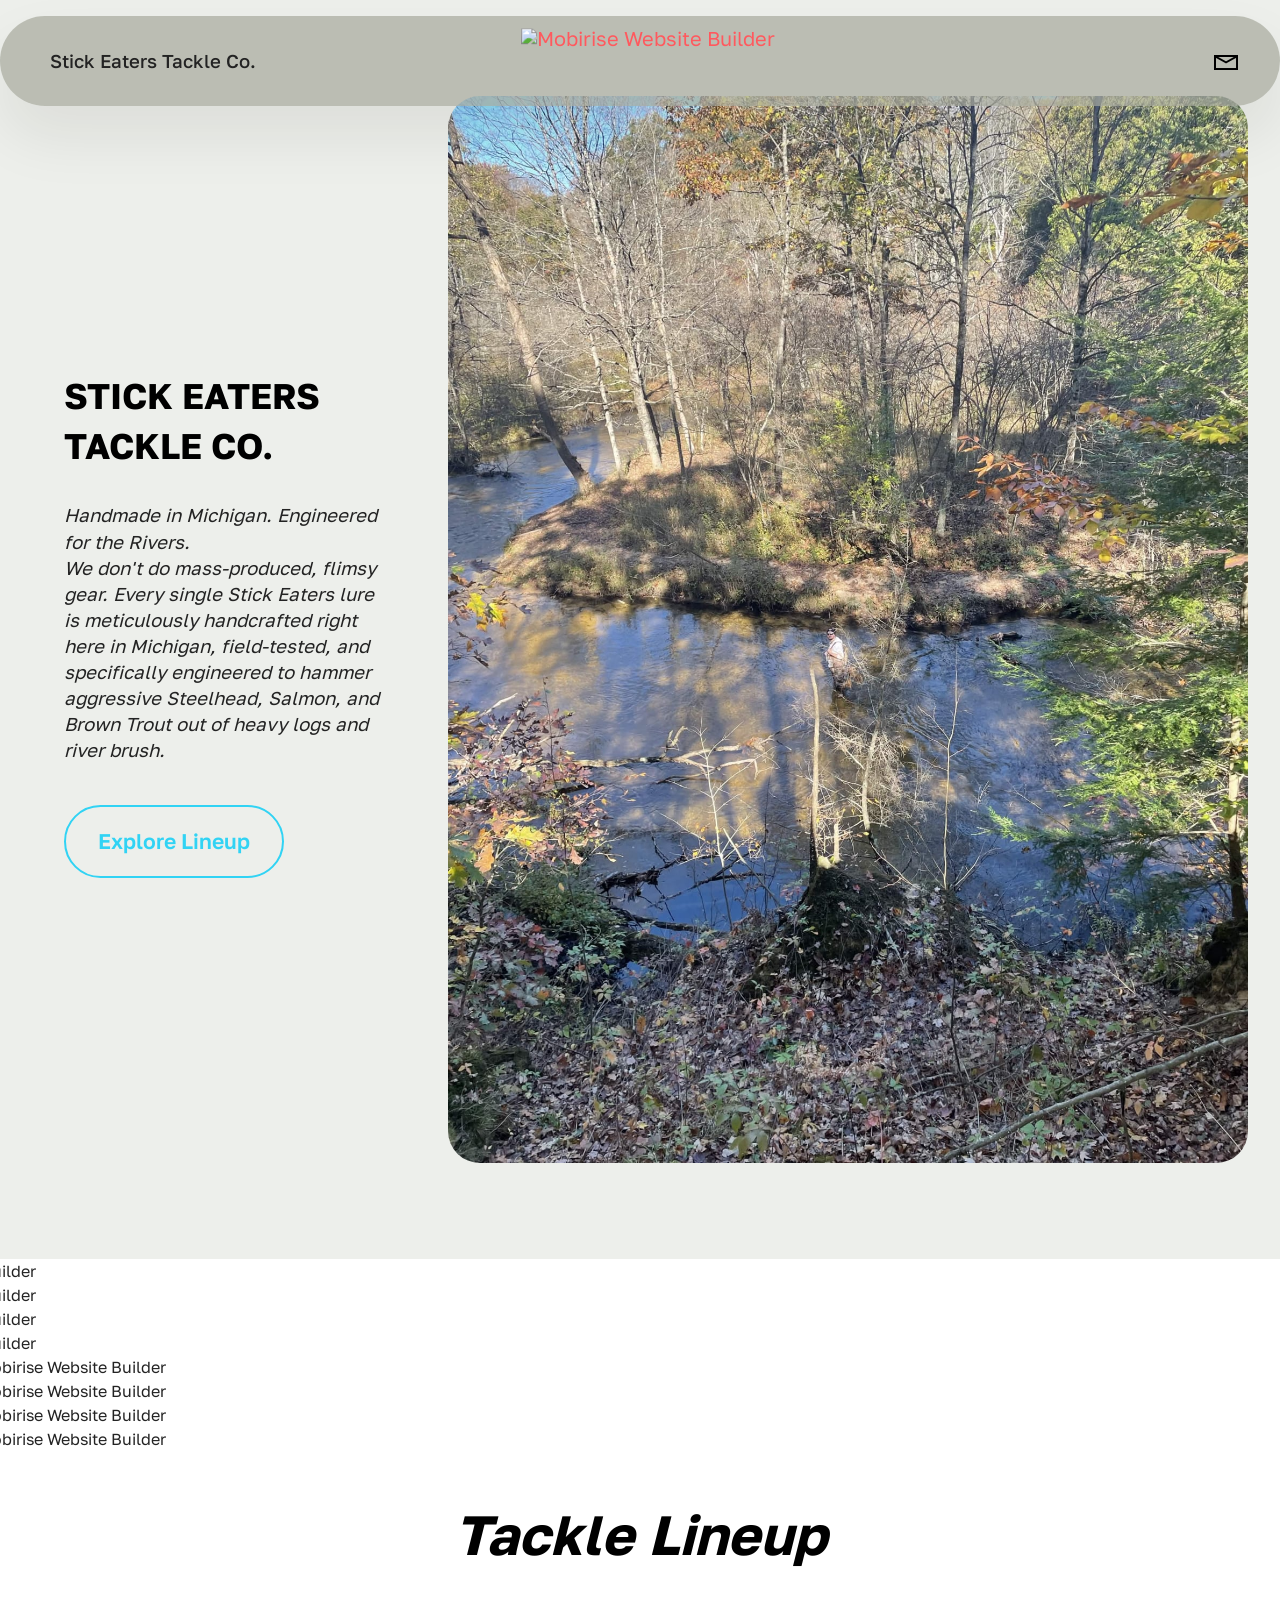
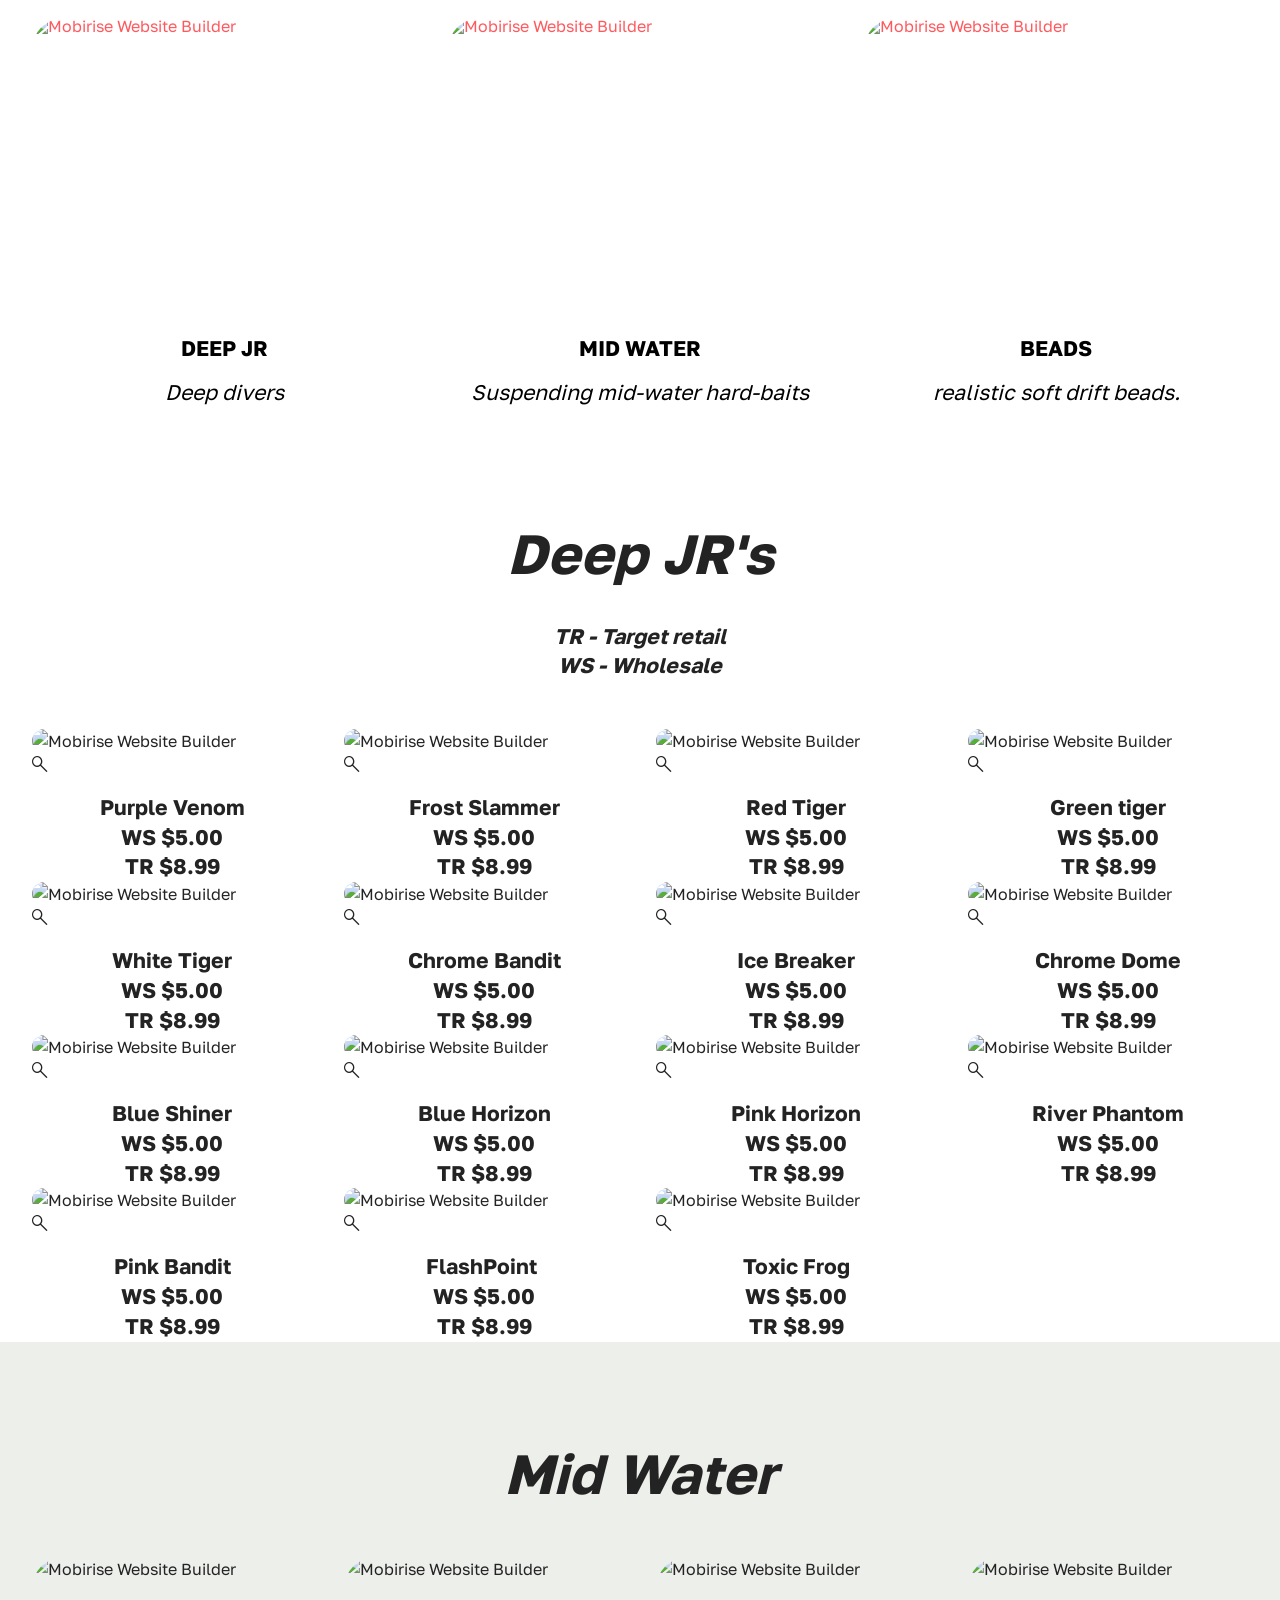
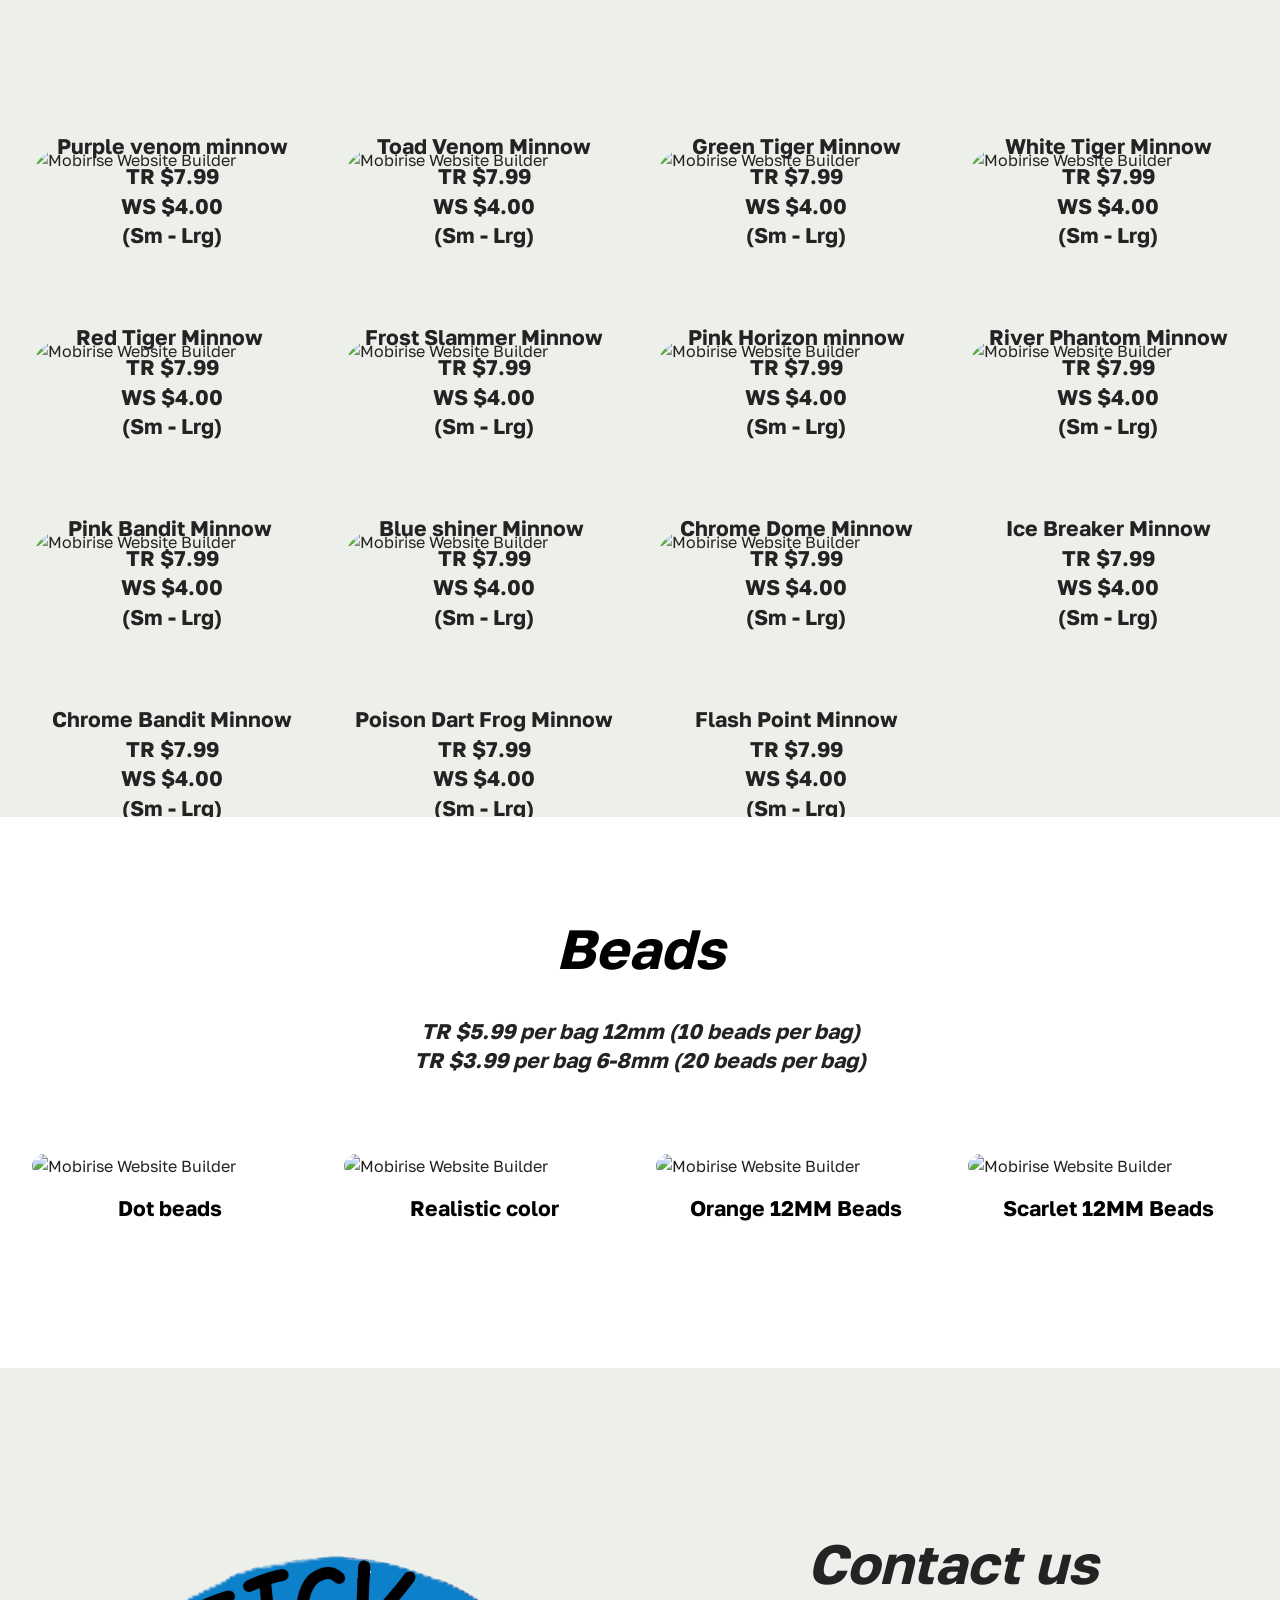
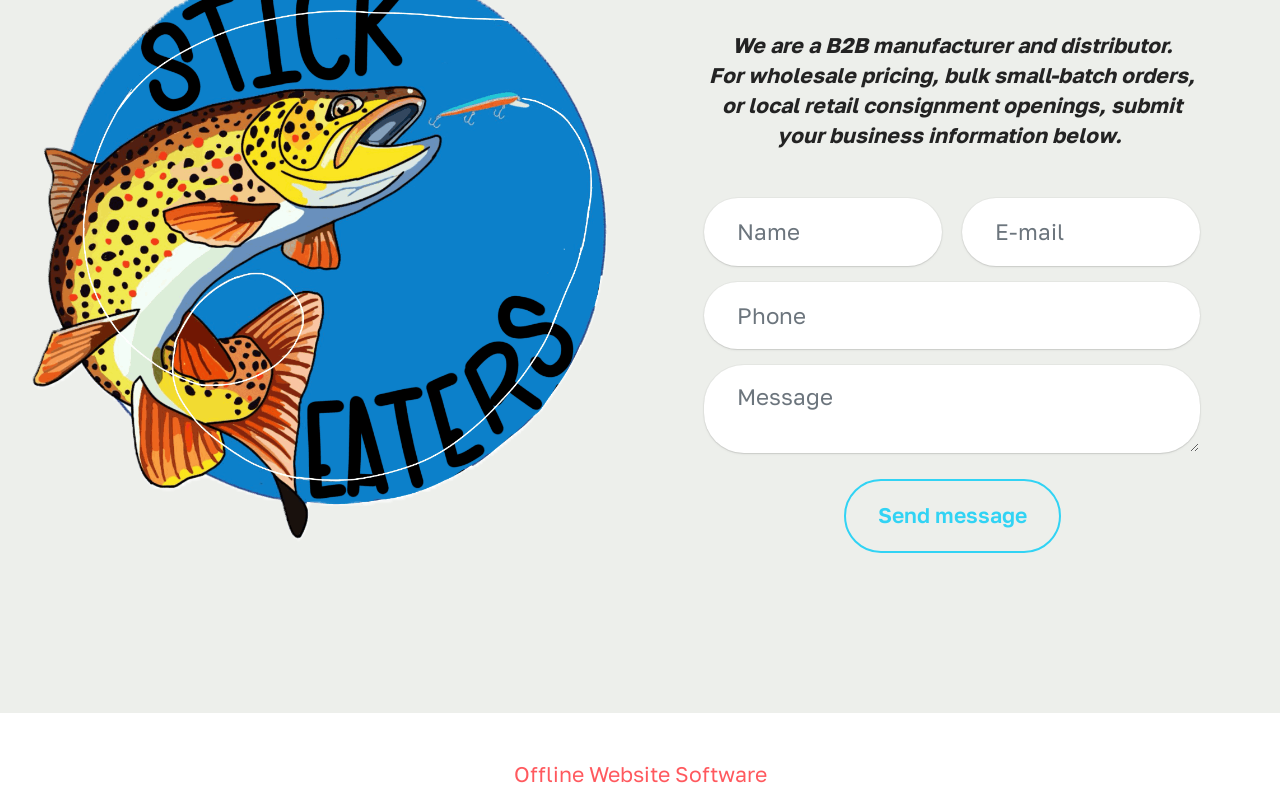
==== html.html @ 9fc29904 "Add files via upload" ====
<!DOCTYPE html>
<html  >
<head>
  <!-- Site made with Mobirise Website Builder v6.2.0, https://mobirise.com -->
  <meta charset="UTF-8">
  <meta http-equiv="X-UA-Compatible" content="IE=edge">
  <meta name="generator" content="Mobirise v6.2.0, mobirise.com">
  <meta name="viewport" content="width=device-width, initial-scale=1, minimum-scale=1">
  <link rel="shortcut icon" href="assets/images/untitled-2yururururu-3-354x766.png" type="image/x-icon">
  <meta name="description" content="Fishing tackle tailored for salmon, steelhead, and brown trout in Michigan rivers, enhancing your angling experience and offering quality gear for every fisherman.">
  
  
  <title>StickEatersTackle Co.</title>
  <link rel="stylesheet" href="assets/web/assets/mobirise-icons2/mobirise2.css">
  <link rel="stylesheet" href="assets/bootstrap/css/bootstrap.min.css">
  <link rel="stylesheet" href="assets/dropdown/css/style.css">
  <link rel="stylesheet" href="assets/theme/css/style.css">
  <link rel="preload" href="https://fonts.googleapis.com/css2?family=Golos+Text:wght@400;700&display=swap&display=swap" as="style" onload="this.onload=null;this.rel='stylesheet'">
  <noscript><link rel="stylesheet" href="https://fonts.googleapis.com/css2?family=Golos+Text:wght@400;700&display=swap&display=swap"></noscript>
  <link rel="preload" as="style" href="assets/mobirise/css/mbr-additional.css?v=mXDPlY"><link rel="stylesheet" href="assets/mobirise/css/mbr-additional.css?v=mXDPlY" type="text/css">

  
  
  
</head>
<body>
  
  <section data-bs-version="5.1" class="menu menu4 cid-vzM0KTwdp1" once="menu" id="menu04-9">
	

	<nav class="navbar navbar-dropdown navbar-fixed-top navbar-expand-lg">
		<div class="container">
			<div class="navbar-brand">
				<span class="navbar-logo">
					<a href="https://mobiri.se">
						<img src="assets/images/untitled-2yururururu-3-354x766.png" alt="Mobirise Website Builder" style="height: 4.1rem;">
					</a>
				</span>
				
			</div>
			<button class="navbar-toggler" type="button" data-toggle="collapse" data-bs-toggle="collapse" data-target="#navbarSupportedContent" data-bs-target="#navbarSupportedContent" aria-controls="navbarNavAltMarkup" aria-expanded="false" aria-label="Toggle navigation">
				<div class="hamburger">
					<span></span>
					<span></span>
					<span></span>
					<span></span>
				</div>
			</button>
			<div class="collapse navbar-collapse" id="navbarSupportedContent">
				<ul class="navbar-nav nav-dropdown nav-right" data-app-modern-menu="true"><li class="nav-item">
						<a class="nav-link link text-black text-primary display-4" href="html.html#header01-6">Stick Eaters Tackle Co.&nbsp;</a>
					</li></ul>
				<div class="icons-menu">
					<a class="iconfont-wrapper" href="html.html#form03-7">
						<span class="p-2 mbr-iconfont mobi-mbri-letter mobi-mbri"></span>
					</a>
					
					
					
				</div>
				
			</div>
		</div>
	</nav>
</section>

<section data-bs-version="5.1" class="header1 cid-vzKlwNmhww" id="header01-6">
	

	
	

	<div class="container">
		<div class="row justify-content-center">
			<div class="col-12 col-md-12 col-lg-8 image-wrapper">
				<img class="w-100" src="assets/images/img-2233-1488x1984.jpg" alt="Mobirise Website Builder">
			</div>
			<div class="col-12 col-lg col-md-12">
				<div class="text-wrapper align-left">
					<h1 class="mbr-section-title mbr-fonts-style mb-4 display-5"><strong>STICK EATERS TACKLE CO.</strong></h1>
					<p class="mbr-text mbr-fonts-style mb-4 display-4"><em>Handmade in Michigan. Engineered for the Rivers.<br>We don't do mass-produced, flimsy gear. Every single Stick Eaters lure is meticulously handcrafted right here in Michigan, field-tested, and specifically engineered to hammer aggressive Steelhead, Salmon, and Brown Trout out of heavy logs and river brush.</em></p>
					<div class="mbr-section-btn mt-3"><a class="btn btn-info-outline display-7" href="html.html#gallery03-c">Explore Lineup</a></div>
				</div>
			</div>
		</div>
	</div>
</section>

<section data-bs-version="5.1" class="gallery4 cid-vzP0e9KTkC" id="gallery04-r">
  
  
  <div class="container-fluid gallery-wrapper">
    <div class="row justify-content-center">
      <div class="col-12 content-head">
        
      </div>
    </div>
    <div class="grid-container">
      <div class="grid-container-1" style="transform: translate3d(-200px, 0px, 0px);">
        <div class="grid-item">
          <img src="assets/images/img-1830-956x1275.jpeg" alt="Mobirise Website Builder">
        </div>
        <div class="grid-item">
          <img src="assets/images/img-2144-956x1275.jpeg" alt="Mobirise Website Builder">
        </div>
        <div class="grid-item">
          <img src="assets/images/img-1917-956x1275.jpeg" alt="Mobirise Website Builder">
        </div>
        <div class="grid-item">
          <img src="assets/images/img-1880-956x717.jpeg" alt="Mobirise Website Builder">
        </div>
      </div>
      <div class="grid-container-2" style="transform: translate3d(-70px, 0px, 0px);">
        <div class="grid-item">
          <img src="assets/images/71cfc020-cf9c-4ea5-8579-e4cde7b566a1-789x1052.jpeg" alt="Mobirise Website Builder">
        </div>
        <div class="grid-item">
          <img src="assets/images/f96a813e-bf28-457e-b02e-9c5c0faba4d3-789x1052.jpeg" alt="Mobirise Website Builder">
        </div>
        <div class="grid-item">
          <img src="assets/images/2a1642c3-4f3a-46fa-a752-bf6c338a61c4-789x1052.jpeg" alt="Mobirise Website Builder">
        </div>
        <div class="grid-item">
          <img src="assets/images/d35975b4-e2fb-4095-b7c8-f35472770704-789x1052.jpeg" alt="Mobirise Website Builder">
        </div>
      </div>
    </div>
  </div>
</section>

<section data-bs-version="5.1" class="gallery3 cid-vzM7nA1geS" id="gallery03-c">
    
    
    <div class="container">
      <div class="row justify-content-center">
        <div class="col-12 content-head">
          <div class="mbr-section-head mb-5">
            <h4 class="mbr-section-title mbr-fonts-style align-center mb-0 display-2"><strong><em>Tackle Lineup</em></strong></h4>
            
          </div>
        </div>
      </div>
      <div class="row">
        <div class="item features-image col-12 col-md-6 col-lg-4">
          <div class="item-wrapper">
            <div class="item-img">
              <a href="html.html#gallery01-j"><img src="assets/images/b1ab1d1581ae7c2503702d11e42d8574-771x399.png" alt="Mobirise Website Builder" title="" data-slide-to="0" data-bs-slide-to="0"></a>
            </div>
            <div class="item-content align-left">
              <h5 class="item-title mbr-fonts-style mt-3 mb-3 display-7"><strong>DEEP JR</strong></h5>
              <h6 class="item-subtitle mbr-fonts-style mb-3 display-7"><em>Deep divers</em></h6>
            </div>
          </div>
        </div>
        <div class="item features-image col-12 col-md-6 col-lg-4">
          <div class="item-wrapper">
            <div class="item-img">
              <a href="index.html#gallery01-e"><img src="assets/images/a1a2eb4f05066ac0a3083c8c5e9336c2-3.webp" alt="Mobirise Website Builder" title="" data-slide-to="1" data-bs-slide-to="1"></a>
            </div>
            <div class="item-content align-left">
              <h5 class="item-title mbr-fonts-style mt-3 mb-3 display-7"><strong>MID WATER</strong></h5>
              <h6 class="item-subtitle mbr-fonts-style mb-3 display-7"><em>Suspending mid-water hard-baits</em></h6>
            </div>
          </div>
        </div>
        
        <div class="item features-image col-12 col-md-6 col-lg-4">
          <div class="item-wrapper">
            <div class="item-img">
              <a href="index.html#gallery03-g"><img src="assets/images/rn-image-picker-lib-temp-365947d6-0174-4b00-bb90-75bf25216e25-1.webp" alt="Mobirise Website Builder" title="" data-slide-to="3" data-bs-slide-to="3"></a>
            </div>
            <div class="item-content align-left">
              <h5 class="item-title mbr-fonts-style mt-3 mb-3 display-7"><strong>BEADS</strong></h5>
              <h6 class="item-subtitle mbr-fonts-style mb-3 display-7"><em>realistic soft drift beads.</em></h6>
            </div>
          </div>
        </div>
      </div>
    </div>
  </section>

<section data-bs-version="5.1" class="gallery1 mbr-gallery cid-vzOPOQPuCY" id="gallery01-j">
    
    

    <div class="container">
        <div class="row justify-content-center">
            <div class="col-12 content-head">
                <div class="mb-5">
                    <h3 class="mbr-section-title mbr-fonts-style align-center m-0 display-2"><strong><em>Deep JR's</em></strong></h3>
                    <h4 class="mbr-section-subtitle mbr-fonts-style align-center mb-0 mt-4 display-7"><strong><em>TR - Target retail<br>WS - Wholesale</em></strong></h4>
                </div>
            </div>
        </div>
        
        <div class="row mbr-gallery">
            
            <div class="col-12 col-md-6 col-lg-3 item gallery-image active">
                <div class="item-wrapper mb-3" data-toggle="modal" data-bs-toggle="modal" data-target="#vBkKZapPAM-modal" data-bs-target="#vBkKZapPAM-modal">
                    <img class="w-100" src="assets/images/280fc30ba0c46ecca2a1d46bce014457.webp" alt="Mobirise Website Builder" data-slide-to="0" data-bs-slide-to="0" data-target="#lb-vBkKZapPAM" data-bs-target="#lb-vBkKZapPAM">
                    <div class="icon-wrapper">
                        <span class="mobi-mbri mobi-mbri-search mbr-iconfont mbr-iconfont-btn"></span>
                    </div>
                </div>
                <h6 class="mbr-item-subtitle mbr-fonts-style align-center mb-0 mt-3 display-7"><strong>Purple Venom<br>WS $5.00<br>TR $8.99</strong></h6>
            </div><div class="col-12 col-md-6 col-lg-3 item gallery-image">
                <div class="item-wrapper mb-3" data-toggle="modal" data-bs-toggle="modal" data-target="#vBkKZapPAM-modal" data-bs-target="#vBkKZapPAM-modal">
                    <img class="w-100" src="assets/images/e170682b762421fbfc23e343912efef5-1.webp" alt="Mobirise Website Builder" data-slide-to="1" data-bs-slide-to="1" data-target="#lb-vBkKZapPAM" data-bs-target="#lb-vBkKZapPAM">
                    <div class="icon-wrapper">
                        <span class="mobi-mbri mobi-mbri-search mbr-iconfont mbr-iconfont-btn"></span>
                    </div>
                </div>
                <h6 class="mbr-item-subtitle mbr-fonts-style align-center mb-0 mt-3 display-7"><strong>Frost Slammer<br>WS $5.00
</strong><div><strong>TR $8.99</strong></div></h6>
            </div><div class="col-12 col-md-6 col-lg-3 item gallery-image">
                <div class="item-wrapper mb-3" data-toggle="modal" data-bs-toggle="modal" data-target="#vBkKZapPAM-modal" data-bs-target="#vBkKZapPAM-modal">
                    <img class="w-100" src="assets/images/ff3aa0fed53df8024e8cdf81f47fcd31-1.webp" alt="Mobirise Website Builder" data-slide-to="2" data-bs-slide-to="2" data-target="#lb-vBkKZapPAM" data-bs-target="#lb-vBkKZapPAM">
                    <div class="icon-wrapper">
                        <span class="mobi-mbri mobi-mbri-search mbr-iconfont mbr-iconfont-btn"></span>
                    </div>
                </div>
                <h6 class="mbr-item-subtitle mbr-fonts-style align-center mb-0 mt-3 display-7"><strong>Red Tiger<br>WS $5.00
</strong><div><strong>TR $8.99</strong></div></h6>
            </div><div class="col-12 col-md-6 col-lg-3 item gallery-image">
                <div class="item-wrapper mb-3" data-toggle="modal" data-bs-toggle="modal" data-target="#vBkKZapPAM-modal" data-bs-target="#vBkKZapPAM-modal">
                    <img class="w-100" src="assets/images/b1ab1d1581ae7c2503702d11e42d8574-562x291.png" alt="Mobirise Website Builder" data-slide-to="3" data-bs-slide-to="3" data-target="#lb-vBkKZapPAM" data-bs-target="#lb-vBkKZapPAM">
                    <div class="icon-wrapper">
                        <span class="mobi-mbri mobi-mbri-search mbr-iconfont mbr-iconfont-btn"></span>
                    </div>
                </div>
                <h6 class="mbr-item-subtitle mbr-fonts-style align-center mb-0 mt-3 display-7"><strong>Green tiger<br>WS $5.00
</strong><div><strong>TR $8.99</strong></div></h6>
            </div><div class="col-12 col-md-6 col-lg-3 item gallery-image">
                <div class="item-wrapper mb-3" data-toggle="modal" data-bs-toggle="modal" data-target="#vBkKZapPAM-modal" data-bs-target="#vBkKZapPAM-modal">
                    <img class="w-100" src="assets/images/a93da8d9e9383f5ee831282e3ff2029c-2.webp" alt="Mobirise Website Builder" data-slide-to="4" data-bs-slide-to="4" data-target="#lb-vBkKZapPAM" data-bs-target="#lb-vBkKZapPAM">
                    <div class="icon-wrapper">
                        <span class="mobi-mbri mobi-mbri-search mbr-iconfont mbr-iconfont-btn"></span>
                    </div>
                </div>
                <h6 class="mbr-item-subtitle mbr-fonts-style align-center mb-0 mt-3 display-7"><strong>White Tiger<br>WS $5.00
</strong><div><strong>TR $8.99</strong></div></h6>
            </div><div class="col-12 col-md-6 col-lg-3 item gallery-image">
                <div class="item-wrapper mb-3" data-toggle="modal" data-bs-toggle="modal" data-target="#vBkKZapPAM-modal" data-bs-target="#vBkKZapPAM-modal">
                    <img class="w-100" src="assets/images/1874db880e5c318ef5d7656707b03fc5-2.webp" alt="Mobirise Website Builder" data-slide-to="5" data-bs-slide-to="5" data-target="#lb-vBkKZapPAM" data-bs-target="#lb-vBkKZapPAM">
                    <div class="icon-wrapper">
                        <span class="mobi-mbri mobi-mbri-search mbr-iconfont mbr-iconfont-btn"></span>
                    </div>
                </div>
                <h6 class="mbr-item-subtitle mbr-fonts-style align-center mb-0 mt-3 display-7"><strong>Chrome Bandit<br>WS $5.00
</strong><div><strong>TR $8.99</strong></div></h6>
            </div>
            
            <div class="col-12 col-md-6 col-lg-3 item gallery-image">
                <div class="item-wrapper mb-3" data-toggle="modal" data-bs-toggle="modal" data-target="#vBkKZapPAM-modal" data-bs-target="#vBkKZapPAM-modal">
                    <img class="w-100" src="assets/images/8e8b5f9e24d6e535eb0f2334eda3ea4e-2.webp" alt="Mobirise Website Builder" data-slide-to="6" data-bs-slide-to="6" data-target="#lb-vBkKZapPAM" data-bs-target="#lb-vBkKZapPAM">
                    <div class="icon-wrapper">
                        <span class="mobi-mbri mobi-mbri-search mbr-iconfont mbr-iconfont-btn"></span>
                    </div>
                </div>
                <h6 class="mbr-item-subtitle mbr-fonts-style align-center mb-0 mt-3 display-7"><strong>Ice Breaker<br>WS $5.00
</strong><div><strong>TR $8.99</strong></div></h6>
            </div>
            <div class="col-12 col-md-6 col-lg-3 item gallery-image">
                <div class="item-wrapper mb-3" data-toggle="modal" data-bs-toggle="modal" data-target="#vBkKZapPAM-modal" data-bs-target="#vBkKZapPAM-modal">
                    <img class="w-100" src="assets/images/057a6c75022a725bdeeaccbb2aefdf93-2.webp" alt="Mobirise Website Builder" data-slide-to="7" data-bs-slide-to="7" data-target="#lb-vBkKZapPAM" data-bs-target="#lb-vBkKZapPAM">
                    <div class="icon-wrapper">
                        <span class="mobi-mbri mobi-mbri-search mbr-iconfont mbr-iconfont-btn"></span>
                    </div>
                </div>
                <h6 class="mbr-item-subtitle mbr-fonts-style align-center mb-0 mt-3 display-7"><strong>Chrome Dome<br>WS $5.00
</strong><div><strong>TR $8.99</strong></div></h6>
            </div><div class="col-12 col-md-6 col-lg-3 item gallery-image">
                <div class="item-wrapper mb-3" data-toggle="modal" data-bs-toggle="modal" data-target="#vBkKZapPAM-modal" data-bs-target="#vBkKZapPAM-modal">
                    <img class="w-100" src="assets/images/37ac2197664dfa734731f572f7f7e733-2.webp" alt="Mobirise Website Builder" data-slide-to="8" data-bs-slide-to="8" data-target="#lb-vBkKZapPAM" data-bs-target="#lb-vBkKZapPAM">
                    <div class="icon-wrapper">
                        <span class="mobi-mbri mobi-mbri-search mbr-iconfont mbr-iconfont-btn"></span>
                    </div>
                </div>
                <h6 class="mbr-item-subtitle mbr-fonts-style align-center mb-0 mt-3 display-7"><strong>Blue Shiner<br>WS $5.00
</strong><div><strong>TR $8.99</strong></div></h6>
            </div><div class="col-12 col-md-6 col-lg-3 item gallery-image">
                <div class="item-wrapper mb-3" data-toggle="modal" data-bs-toggle="modal" data-target="#vBkKZapPAM-modal" data-bs-target="#vBkKZapPAM-modal">
                    <img class="w-100" src="assets/images/3e2b2cef0f3f950148b540868e59babb.webp" alt="Mobirise Website Builder" data-slide-to="9" data-bs-slide-to="9" data-target="#lb-vBkKZapPAM" data-bs-target="#lb-vBkKZapPAM">
                    <div class="icon-wrapper">
                        <span class="mobi-mbri mobi-mbri-search mbr-iconfont mbr-iconfont-btn"></span>
                    </div>
                </div>
                <h6 class="mbr-item-subtitle mbr-fonts-style align-center mb-0 mt-3 display-7"><strong>Blue Horizon<br>WS $5.00
</strong><div><strong>TR $8.99</strong></div></h6>
            </div><div class="col-12 col-md-6 col-lg-3 item gallery-image">
                <div class="item-wrapper mb-3" data-toggle="modal" data-bs-toggle="modal" data-target="#vBkKZapPAM-modal" data-bs-target="#vBkKZapPAM-modal">
                    <img class="w-100" src="assets/images/d886ca03a9041b8b954b8ca45acc3e61-2.webp" alt="Mobirise Website Builder" data-slide-to="10" data-bs-slide-to="10" data-target="#lb-vBkKZapPAM" data-bs-target="#lb-vBkKZapPAM">
                    <div class="icon-wrapper">
                        <span class="mobi-mbri mobi-mbri-search mbr-iconfont mbr-iconfont-btn"></span>
                    </div>
                </div>
                <h6 class="mbr-item-subtitle mbr-fonts-style align-center mb-0 mt-3 display-7"><strong>Pink Horizon<br>WS $5.00
</strong><div><strong>TR $8.99</strong></div></h6>
            </div>
            <div class="col-12 col-md-6 col-lg-3 item gallery-image">
                <div class="item-wrapper mb-3" data-toggle="modal" data-bs-toggle="modal" data-target="#vBkKZapPAM-modal" data-bs-target="#vBkKZapPAM-modal">
                    <img class="w-100" src="assets/images/dmkqajuzvqwnnbprc7-result-512x265.png" alt="Mobirise Website Builder" data-slide-to="11" data-bs-slide-to="11" data-target="#lb-vBkKZapPAM" data-bs-target="#lb-vBkKZapPAM">
                    <div class="icon-wrapper">
                        <span class="mobi-mbri mobi-mbri-search mbr-iconfont mbr-iconfont-btn"></span>
                    </div>
                </div>
                <h6 class="mbr-item-subtitle mbr-fonts-style align-center mb-0 mt-3 display-7"><strong>River Phantom<br>WS $5.00
</strong><div><strong>TR $8.99</strong></div></h6>
            </div><div class="col-12 col-md-6 col-lg-3 item gallery-image">
                <div class="item-wrapper mb-3" data-toggle="modal" data-bs-toggle="modal" data-target="#vBkKZapPAM-modal" data-bs-target="#vBkKZapPAM-modal">
                    <img class="w-100" src="assets/images/dmkq8liqrhys7i0q3b-result-1-512x265.png" alt="Mobirise Website Builder" data-slide-to="12" data-bs-slide-to="12" data-target="#lb-vBkKZapPAM" data-bs-target="#lb-vBkKZapPAM">
                    <div class="icon-wrapper">
                        <span class="mobi-mbri mobi-mbri-search mbr-iconfont mbr-iconfont-btn"></span>
                    </div>
                </div>
                <h6 class="mbr-item-subtitle mbr-fonts-style align-center mb-0 mt-3 display-7"><strong>Pink Bandit<br>WS $5.00
</strong><div><strong>TR $8.99</strong></div></h6>
            </div>
            
            <div class="col-12 col-md-6 col-lg-3 item gallery-image">
                <div class="item-wrapper mb-3" data-toggle="modal" data-bs-toggle="modal" data-target="#vBkKZapPAM-modal" data-bs-target="#vBkKZapPAM-modal">
                    <img class="w-100" src="assets/images/dmydzo3sniutm2kku8-result-562x291.png" alt="Mobirise Website Builder" data-slide-to="13" data-bs-slide-to="13" data-target="#lb-vBkKZapPAM" data-bs-target="#lb-vBkKZapPAM">
                    <div class="icon-wrapper">
                        <span class="mobi-mbri mobi-mbri-search mbr-iconfont mbr-iconfont-btn"></span>
                    </div>
                </div>
                <h6 class="mbr-item-subtitle mbr-fonts-style align-center mb-0 mt-3 display-7"><strong>FlashPoint&nbsp;<br>WS $5.00
</strong><div><strong>TR $8.99</strong></div></h6>
            </div><div class="col-12 col-md-6 col-lg-3 item gallery-image">
                <div class="item-wrapper mb-3" data-toggle="modal" data-bs-toggle="modal" data-target="#vBkKZapPAM-modal" data-bs-target="#vBkKZapPAM-modal">
                    <img class="w-100" src="assets/images/2c6cc4a0af73fb171fd3b7841ebb43f0-562x291.png" alt="Mobirise Website Builder" data-slide-to="14" data-bs-slide-to="14" data-target="#lb-vBkKZapPAM" data-bs-target="#lb-vBkKZapPAM">
                    <div class="icon-wrapper">
                        <span class="mobi-mbri mobi-mbri-search mbr-iconfont mbr-iconfont-btn"></span>
                    </div>
                </div>
                <h6 class="mbr-item-subtitle mbr-fonts-style align-center mb-0 mt-3 display-7"><strong>Toxic Frog<br>WS $5.00
</strong><div><strong>TR $8.99</strong></div></h6>
            </div>
        </div>

        <div class="modal mbr-slider" tabindex="-1" role="dialog" aria-hidden="true" id="vBkKZapPAM-modal">
            <div class="modal-dialog" role="document">
                <div class="modal-content">
                    <div class="modal-body">
                        <div class="carousel slide" data-pause="false" data-bs-pause="false" id="lb-vBkKZapPAM" data-interval="5000" data-bs-interval="5000">
                            <div class="carousel-inner">
                                
                                <div class="carousel-item active">
                                    <img class="d-block w-100" src="assets/images/280fc30ba0c46ecca2a1d46bce014457.webp" alt="Mobirise Website Builder">
                                </div><div class="carousel-item">
                                    <img class="d-block w-100" src="assets/images/e170682b762421fbfc23e343912efef5-1.webp" alt="Mobirise Website Builder">
                                </div><div class="carousel-item">
                                    <img class="d-block w-100" src="assets/images/ff3aa0fed53df8024e8cdf81f47fcd31-1.webp" alt="Mobirise Website Builder">
                                </div><div class="carousel-item">
                                    <img class="d-block w-100" src="assets/images/b1ab1d1581ae7c2503702d11e42d8574-562x291.png" alt="Mobirise Website Builder">
                                </div><div class="carousel-item">
                                    <img class="d-block w-100" src="assets/images/a93da8d9e9383f5ee831282e3ff2029c-2.webp" alt="Mobirise Website Builder">
                                </div><div class="carousel-item">
                                    <img class="d-block w-100" src="assets/images/1874db880e5c318ef5d7656707b03fc5-2.webp" alt="Mobirise Website Builder">
                                </div>
                                
                                <div class="carousel-item">
                                    <img class="d-block w-100" src="assets/images/8e8b5f9e24d6e535eb0f2334eda3ea4e-2.webp" alt="Mobirise Website Builder">
                                </div>
                                <div class="carousel-item">
                                    <img class="d-block w-100" src="assets/images/057a6c75022a725bdeeaccbb2aefdf93-2.webp" alt="Mobirise Website Builder">
                                </div><div class="carousel-item">
                                    <img class="d-block w-100" src="assets/images/37ac2197664dfa734731f572f7f7e733-2.webp" alt="Mobirise Website Builder">
                                </div><div class="carousel-item">
                                    <img class="d-block w-100" src="assets/images/3e2b2cef0f3f950148b540868e59babb.webp" alt="Mobirise Website Builder">
                                </div><div class="carousel-item">
                                    <img class="d-block w-100" src="assets/images/d886ca03a9041b8b954b8ca45acc3e61-2.webp" alt="Mobirise Website Builder">
                                </div>
                                <div class="carousel-item">
                                    <img class="d-block w-100" src="assets/images/dmkqajuzvqwnnbprc7-result-512x265.png" alt="Mobirise Website Builder">
                                </div><div class="carousel-item">
                                    <img class="d-block w-100" src="assets/images/dmkq8liqrhys7i0q3b-result-1-512x265.png" alt="Mobirise Website Builder">
                                </div>
                                
                                <div class="carousel-item">
                                    <img class="d-block w-100" src="assets/images/dmydzo3sniutm2kku8-result-562x291.png" alt="Mobirise Website Builder">
                                </div><div class="carousel-item">
                                    <img class="d-block w-100" src="assets/images/2c6cc4a0af73fb171fd3b7841ebb43f0-562x291.png" alt="Mobirise Website Builder">
                                </div>
                            </div>
                            <ol class="carousel-indicators">
                                <li data-slide-to="0" data-bs-slide-to="0" class="active" data-target="#lb-vBkKZapPAM" data-bs-target="#lb-vBkKZapPAM"></li><li data-slide-to="1" data-bs-slide-to="1" class="" data-target="#lb-vBkKZapPAM" data-bs-target="#lb-vBkKZapPAM"></li><li data-slide-to="2" data-bs-slide-to="2" class="" data-target="#lb-vBkKZapPAM" data-bs-target="#lb-vBkKZapPAM"></li><li data-slide-to="3" data-bs-slide-to="3" class="" data-target="#lb-vBkKZapPAM" data-bs-target="#lb-vBkKZapPAM"></li><li data-slide-to="4" data-bs-slide-to="4" class="" data-target="#lb-vBkKZapPAM" data-bs-target="#lb-vBkKZapPAM"></li><li data-slide-to="5" data-bs-slide-to="5" class="" data-target="#lb-vBkKZapPAM" data-bs-target="#lb-vBkKZapPAM"></li>
                                <li data-slide-to="6" data-bs-slide-to="6" data-target="#lb-vBkKZapPAM" data-bs-target="#lb-vBkKZapPAM"></li><li data-slide-to="7" data-bs-slide-to="7" data-target="#lb-vBkKZapPAM" data-bs-target="#lb-vBkKZapPAM"></li><li data-slide-to="8" data-bs-slide-to="8" data-target="#lb-vBkKZapPAM" data-bs-target="#lb-vBkKZapPAM"></li><li data-slide-to="9" data-bs-slide-to="9" data-target="#lb-vBkKZapPAM" data-bs-target="#lb-vBkKZapPAM"></li><li data-slide-to="10" data-bs-slide-to="10" data-target="#lb-vBkKZapPAM" data-bs-target="#lb-vBkKZapPAM"></li><li data-slide-to="11" data-bs-slide-to="11" data-target="#lb-vBkKZapPAM" data-bs-target="#lb-vBkKZapPAM"></li>
                                <li data-slide-to="12" data-bs-slide-to="12" data-target="#lb-vBkKZapPAM" data-bs-target="#lb-vBkKZapPAM"></li><li data-slide-to="13" data-bs-slide-to="13" data-target="#lb-vBkKZapPAM" data-bs-target="#lb-vBkKZapPAM"></li><li data-slide-to="14" data-bs-slide-to="14" data-target="#lb-vBkKZapPAM" data-bs-target="#lb-vBkKZapPAM"></li>
                                
                                
                                
                                
                                
                            </ol>
                            <a role="button" href="" class="close" data-dismiss="modal" data-bs-dismiss="modal" aria-label="Close">
                            </a>
                            <a class="carousel-control-prev carousel-control" role="button" data-slide="prev" data-bs-slide="prev" href="#lb-vBkKZapPAM">
                                <span class="mobi-mbri mobi-mbri-arrow-prev" aria-hidden="true"></span>
                                <span class="sr-only visually-hidden">Previous</span>
                            </a>
                            <a class="carousel-control-next carousel-control" role="button" data-slide="next" data-bs-slide="next" href="#lb-vBkKZapPAM">
                                <span class="mobi-mbri mobi-mbri-arrow-next" aria-hidden="true"></span>
                                <span class="sr-only visually-hidden">Next</span>
                            </a>
                        </div>
                    </div>
                </div>
            </div>
        </div>
    </div>
</section>

<section data-bs-version="5.1" class="gallery1 mbr-gallery cid-vzMgDV0vuP" id="gallery01-e">
    
    

    <div class="container">
        <div class="row justify-content-center">
            <div class="col-12 content-head">
                <div class="mb-5">
                    <h3 class="mbr-section-title mbr-fonts-style align-center m-0 display-2"><strong><em>Mid Water</em></strong></h3>
                    <h4 class="mbr-section-subtitle mbr-fonts-style align-center mb-0 mt-4 display-7"><strong><em></em></strong></h4>
                </div>
            </div>
        </div>
        
        <div class="row mbr-gallery">
            
            
            
            
            
            <div class="col-12 col-md-6 col-lg-3 item gallery-image active">
                <div class="item-wrapper mb-3" data-toggle="modal" data-bs-toggle="modal" data-target="#vBkKZbfJOM-modal" data-bs-target="#vBkKZbfJOM-modal">
                    <img class="w-100" src="assets/images/a3b2a81e26840d13776ca38fb9f91d78-1.webp" alt="Mobirise Website Builder" data-slide-to="0" data-bs-slide-to="0" data-target="#lb-vBkKZbfJOM" data-bs-target="#lb-vBkKZbfJOM">
                    <div class="icon-wrapper">
                        <span class="mobi-mbri mobi-mbri-search mbr-iconfont mbr-iconfont-btn"></span>
                    </div>
                </div>
                <h6 class="mbr-item-subtitle mbr-fonts-style align-center mb-0 mt-3 display-7"><strong>Purple venom minnow<br>TR $7.99<br>WS $4.00<br>(Sm - Lrg)</strong></h6>
            </div><div class="col-12 col-md-6 col-lg-3 item gallery-image">
                <div class="item-wrapper mb-3" data-toggle="modal" data-bs-toggle="modal" data-target="#vBkKZbfJOM-modal" data-bs-target="#vBkKZbfJOM-modal">
                    <img class="w-100" src="assets/images/09fc48047a70f084f359df1e546f893d-1.webp" alt="Mobirise Website Builder" data-slide-to="1" data-bs-slide-to="1" data-target="#lb-vBkKZbfJOM" data-bs-target="#lb-vBkKZbfJOM">
                    <div class="icon-wrapper">
                        <span class="mobi-mbri mobi-mbri-search mbr-iconfont mbr-iconfont-btn"></span>
                    </div>
                </div>
                <h6 class="mbr-item-subtitle mbr-fonts-style align-center mb-0 mt-3 display-7"><strong>Toad Venom Minnow<br>TR $7.99
</strong><div><strong>WS $4.00<br>(Sm - Lrg)</strong></div></h6>
            </div><div class="col-12 col-md-6 col-lg-3 item gallery-image">
                <div class="item-wrapper mb-3" data-toggle="modal" data-bs-toggle="modal" data-target="#vBkKZbfJOM-modal" data-bs-target="#vBkKZbfJOM-modal">
                    <img class="w-100" src="assets/images/2d10dc1871bc7e2c8e7aa2aca948881e-1-1152x856.png" alt="Mobirise Website Builder" data-slide-to="2" data-bs-slide-to="2" data-target="#lb-vBkKZbfJOM" data-bs-target="#lb-vBkKZbfJOM">
                    <div class="icon-wrapper">
                        <span class="mobi-mbri mobi-mbri-search mbr-iconfont mbr-iconfont-btn"></span>
                    </div>
                </div>
                <h6 class="mbr-item-subtitle mbr-fonts-style align-center mb-0 mt-3 display-7"><strong>Green Tiger Minnow<br>TR $7.99
</strong><div><strong>WS $4.00<br>(Sm - Lrg)</strong></div></h6>
            </div><div class="col-12 col-md-6 col-lg-3 item gallery-image">
                <div class="item-wrapper mb-3" data-toggle="modal" data-bs-toggle="modal" data-target="#vBkKZbfJOM-modal" data-bs-target="#vBkKZbfJOM-modal">
                    <img class="w-100" src="assets/images/t6u6tu6tu6tu6tu6tu6tu6tu6t-562x422.jpeg" alt="Mobirise Website Builder" data-slide-to="3" data-bs-slide-to="3" data-target="#lb-vBkKZbfJOM" data-bs-target="#lb-vBkKZbfJOM">
                    <div class="icon-wrapper">
                        <span class="mobi-mbri mobi-mbri-search mbr-iconfont mbr-iconfont-btn"></span>
                    </div>
                </div>
                <h6 class="mbr-item-subtitle mbr-fonts-style align-center mb-0 mt-3 display-7"><strong>White Tiger Minnow<br>TR $7.99
</strong><div><strong>WS $4.00<br>(Sm - Lrg)</strong></div></h6>
            </div>
            <div class="col-12 col-md-6 col-lg-3 item gallery-image">
                <div class="item-wrapper mb-3" data-toggle="modal" data-bs-toggle="modal" data-target="#vBkKZbfJOM-modal" data-bs-target="#vBkKZbfJOM-modal">
                    <img class="w-100" src="assets/images/ttutututu6ututu-562x422.jpeg" alt="Mobirise Website Builder" data-slide-to="4" data-bs-slide-to="4" data-target="#lb-vBkKZbfJOM" data-bs-target="#lb-vBkKZbfJOM">
                    <div class="icon-wrapper">
                        <span class="mobi-mbri mobi-mbri-search mbr-iconfont mbr-iconfont-btn"></span>
                    </div>
                </div>
                <h6 class="mbr-item-subtitle mbr-fonts-style align-center mb-0 mt-3 display-7"><strong>Red Tiger Minnow&nbsp;<br>TR $7.99
</strong><div><strong>WS $4.00<br>(Sm - Lrg)</strong></div></h6>
            </div><div class="col-12 col-md-6 col-lg-3 item gallery-image">
                <div class="item-wrapper mb-3" data-toggle="modal" data-bs-toggle="modal" data-target="#vBkKZbfJOM-modal" data-bs-target="#vBkKZbfJOM-modal">
                    <img class="w-100" src="assets/images/a1a2eb4f05066ac0a3083c8c5e9336c2-2.webp" alt="Mobirise Website Builder" data-slide-to="5" data-bs-slide-to="5" data-target="#lb-vBkKZbfJOM" data-bs-target="#lb-vBkKZbfJOM">
                    <div class="icon-wrapper">
                        <span class="mobi-mbri mobi-mbri-search mbr-iconfont mbr-iconfont-btn"></span>
                    </div>
                </div>
                <h6 class="mbr-item-subtitle mbr-fonts-style align-center mb-0 mt-3 display-7"><strong>Frost Slammer Minnow<br>TR $7.99
</strong><div><strong>WS $4.00<br>(Sm - Lrg)</strong></div></h6>
            </div><div class="col-12 col-md-6 col-lg-3 item gallery-image">
                <div class="item-wrapper mb-3" data-toggle="modal" data-bs-toggle="modal" data-target="#vBkKZbfJOM-modal" data-bs-target="#vBkKZbfJOM-modal">
                    <img class="w-100" src="assets/images/k4pmz3h4jxrmt0d1xvf9j76ywg-result-562x418.png" alt="Mobirise Website Builder" data-slide-to="6" data-bs-slide-to="6" data-target="#lb-vBkKZbfJOM" data-bs-target="#lb-vBkKZbfJOM">
                    <div class="icon-wrapper">
                        <span class="mobi-mbri mobi-mbri-search mbr-iconfont mbr-iconfont-btn"></span>
                    </div>
                </div>
                <h6 class="mbr-item-subtitle mbr-fonts-style align-center mb-0 mt-3 display-7"><strong>Pink Horizon minnow<br>TR $7.99
</strong><div><strong>WS $4.00<br>(Sm - Lrg)</strong></div></h6>
            </div><div class="col-12 col-md-6 col-lg-3 item gallery-image">
                <div class="item-wrapper mb-3" data-toggle="modal" data-bs-toggle="modal" data-target="#vBkKZbfJOM-modal" data-bs-target="#vBkKZbfJOM-modal">
                    <img class="w-100" src="assets/images/f28081eb397c320b8b00f1ccff490436-1.webp" alt="Mobirise Website Builder" data-slide-to="7" data-bs-slide-to="7" data-target="#lb-vBkKZbfJOM" data-bs-target="#lb-vBkKZbfJOM">
                    <div class="icon-wrapper">
                        <span class="mobi-mbri mobi-mbri-search mbr-iconfont mbr-iconfont-btn"></span>
                    </div>
                </div>
                <h6 class="mbr-item-subtitle mbr-fonts-style align-center mb-0 mt-3 display-7"><strong>River Phantom Minnow<br>TR $7.99
</strong><div><strong>WS $4.00<br>(Sm - Lrg)</strong></div></h6>
            </div><div class="col-12 col-md-6 col-lg-3 item gallery-image">
                <div class="item-wrapper mb-3" data-toggle="modal" data-bs-toggle="modal" data-target="#vBkKZbfJOM-modal" data-bs-target="#vBkKZbfJOM-modal">
                    <img class="w-100" src="assets/images/418d22b8234fc53727a58271ba94f53e-1.webp" alt="Mobirise Website Builder" data-slide-to="8" data-bs-slide-to="8" data-target="#lb-vBkKZbfJOM" data-bs-target="#lb-vBkKZbfJOM">
                    <div class="icon-wrapper">
                        <span class="mobi-mbri mobi-mbri-search mbr-iconfont mbr-iconfont-btn"></span>
                    </div>
                </div>
                <h6 class="mbr-item-subtitle mbr-fonts-style align-center mb-0 mt-3 display-7"><strong>Pink Bandit Minnow&nbsp;<br>TR $7.99
</strong><div><strong>WS $4.00<br>(Sm - Lrg)</strong></div></h6>
            </div><div class="col-12 col-md-6 col-lg-3 item gallery-image">
                <div class="item-wrapper mb-3" data-toggle="modal" data-bs-toggle="modal" data-target="#vBkKZbfJOM-modal" data-bs-target="#vBkKZbfJOM-modal">
                    <img class="w-100" src="assets/images/807cd1b341688edd8c06af21bccdba42-1.webp" alt="Mobirise Website Builder" data-slide-to="9" data-bs-slide-to="9" data-target="#lb-vBkKZbfJOM" data-bs-target="#lb-vBkKZbfJOM">
                    <div class="icon-wrapper">
                        <span class="mobi-mbri mobi-mbri-search mbr-iconfont mbr-iconfont-btn"></span>
                    </div>
                </div>
                <h6 class="mbr-item-subtitle mbr-fonts-style align-center mb-0 mt-3 display-7"><strong>Blue shiner Minnow&nbsp;<br>TR $7.99
</strong><div><strong>WS $4.00<br>(Sm - Lrg)</strong></div></h6>
            </div><div class="col-12 col-md-6 col-lg-3 item gallery-image">
                <div class="item-wrapper mb-3" data-toggle="modal" data-bs-toggle="modal" data-target="#vBkKZbfJOM-modal" data-bs-target="#vBkKZbfJOM-modal">
                    <img class="w-100" src="assets/images/e044bfab1b1f51449ff6a4c0b2a34105-1.webp" alt="Mobirise Website Builder" data-slide-to="10" data-bs-slide-to="10" data-target="#lb-vBkKZbfJOM" data-bs-target="#lb-vBkKZbfJOM">
                    <div class="icon-wrapper">
                        <span class="mobi-mbri mobi-mbri-search mbr-iconfont mbr-iconfont-btn"></span>
                    </div>
                </div>
                <h6 class="mbr-item-subtitle mbr-fonts-style align-center mb-0 mt-3 display-7"><strong>Chrome Dome Minnow<br>TR $7.99
</strong><div><strong>WS $4.00<br>(Sm - Lrg)</strong></div></h6>
            </div><div class="col-12 col-md-6 col-lg-3 item gallery-image">
                <div class="item-wrapper mb-3" data-toggle="modal" data-bs-toggle="modal" data-target="#vBkKZbfJOM-modal" data-bs-target="#vBkKZbfJOM-modal">
                    <img class="w-100" src="assets/images/b2823a5e48993895ab21a358d503f7e7-1.webp" alt="Mobirise Website Builder" data-slide-to="11" data-bs-slide-to="11" data-target="#lb-vBkKZbfJOM" data-bs-target="#lb-vBkKZbfJOM">
                    <div class="icon-wrapper">
                        <span class="mobi-mbri mobi-mbri-search mbr-iconfont mbr-iconfont-btn"></span>
                    </div>
                </div>
                <h6 class="mbr-item-subtitle mbr-fonts-style align-center mb-0 mt-3 display-7"><strong>Ice Breaker Minnow<br>TR $7.99
</strong><div><strong>WS $4.00<br>(Sm - Lrg)</strong></div></h6>
            </div><div class="col-12 col-md-6 col-lg-3 item gallery-image">
                <div class="item-wrapper mb-3" data-toggle="modal" data-bs-toggle="modal" data-target="#vBkKZbfJOM-modal" data-bs-target="#vBkKZbfJOM-modal">
                    <img class="w-100" src="assets/images/c6b443728a578904f438512e48cb2cc2-1.webp" alt="Mobirise Website Builder" data-slide-to="12" data-bs-slide-to="12" data-target="#lb-vBkKZbfJOM" data-bs-target="#lb-vBkKZbfJOM">
                    <div class="icon-wrapper">
                        <span class="mobi-mbri mobi-mbri-search mbr-iconfont mbr-iconfont-btn"></span>
                    </div>
                </div>
                <h6 class="mbr-item-subtitle mbr-fonts-style align-center mb-0 mt-3 display-7"><strong>Chrome Bandit Minnow<br>TR $7.99
</strong><div><strong>WS $4.00<br>(Sm - Lrg)</strong></div></h6>
            </div><div class="col-12 col-md-6 col-lg-3 item gallery-image">
                <div class="item-wrapper mb-3" data-toggle="modal" data-bs-toggle="modal" data-target="#vBkKZbfJOM-modal" data-bs-target="#vBkKZbfJOM-modal">
                    <img class="w-100" src="assets/images/qrxd70pf9nrmy0d1xvktvrp92r-result-1-2184x1638.png" alt="Mobirise Website Builder" data-slide-to="13" data-bs-slide-to="13" data-target="#lb-vBkKZbfJOM" data-bs-target="#lb-vBkKZbfJOM">
                    <div class="icon-wrapper">
                        <span class="mobi-mbri mobi-mbri-search mbr-iconfont mbr-iconfont-btn"></span>
                    </div>
                </div>
                <h6 class="mbr-item-subtitle mbr-fonts-style align-center mb-0 mt-3 display-7"><strong>Poison Dart Frog Minnow<br>TR $7.99
</strong><div><strong>WS $4.00<br>(Sm - Lrg)</strong></div></h6>
            </div><div class="col-12 col-md-6 col-lg-3 item gallery-image">
                <div class="item-wrapper mb-3" data-toggle="modal" data-bs-toggle="modal" data-target="#vBkKZbfJOM-modal" data-bs-target="#vBkKZbfJOM-modal">
                    <img class="w-100" src="assets/images/40d4947b2e64c061f671a68ff691719a-5.webp" alt="Mobirise Website Builder" data-slide-to="14" data-bs-slide-to="14" data-target="#lb-vBkKZbfJOM" data-bs-target="#lb-vBkKZbfJOM">
                    <div class="icon-wrapper">
                        <span class="mobi-mbri mobi-mbri-search mbr-iconfont mbr-iconfont-btn"></span>
                    </div>
                </div>
                <h6 class="mbr-item-subtitle mbr-fonts-style align-center mb-0 mt-3 display-7"><strong>Flash Point Minnow<br>TR $7.99
</strong><div><strong>WS $4.00<br>(Sm - Lrg)</strong></div></h6>
            </div>
            
        </div>

        <div class="modal mbr-slider" tabindex="-1" role="dialog" aria-hidden="true" id="vBkKZbfJOM-modal">
            <div class="modal-dialog" role="document">
                <div class="modal-content">
                    <div class="modal-body">
                        <div class="carousel slide" data-pause="false" data-bs-pause="false" id="lb-vBkKZbfJOM" data-interval="5000" data-bs-interval="5000">
                            <div class="carousel-inner">
                                
                                
                                
                                
                                
                                <div class="carousel-item active">
                                    <img class="d-block w-100" src="assets/images/a3b2a81e26840d13776ca38fb9f91d78-1.webp" alt="Mobirise Website Builder">
                                </div><div class="carousel-item">
                                    <img class="d-block w-100" src="assets/images/09fc48047a70f084f359df1e546f893d-1.webp" alt="Mobirise Website Builder">
                                </div><div class="carousel-item">
                                    <img class="d-block w-100" src="assets/images/2d10dc1871bc7e2c8e7aa2aca948881e-1-1152x856.png" alt="Mobirise Website Builder">
                                </div><div class="carousel-item">
                                    <img class="d-block w-100" src="assets/images/t6u6tu6tu6tu6tu6tu6tu6tu6t-562x422.jpeg" alt="Mobirise Website Builder">
                                </div>
                                <div class="carousel-item">
                                    <img class="d-block w-100" src="assets/images/ttutututu6ututu-562x422.jpeg" alt="Mobirise Website Builder">
                                </div><div class="carousel-item">
                                    <img class="d-block w-100" src="assets/images/a1a2eb4f05066ac0a3083c8c5e9336c2-2.webp" alt="Mobirise Website Builder">
                                </div><div class="carousel-item">
                                    <img class="d-block w-100" src="assets/images/k4pmz3h4jxrmt0d1xvf9j76ywg-result-562x418.png" alt="Mobirise Website Builder">
                                </div><div class="carousel-item">
                                    <img class="d-block w-100" src="assets/images/f28081eb397c320b8b00f1ccff490436-1.webp" alt="Mobirise Website Builder">
                                </div><div class="carousel-item">
                                    <img class="d-block w-100" src="assets/images/418d22b8234fc53727a58271ba94f53e-1.webp" alt="Mobirise Website Builder">
                                </div><div class="carousel-item">
                                    <img class="d-block w-100" src="assets/images/807cd1b341688edd8c06af21bccdba42-1.webp" alt="Mobirise Website Builder">
                                </div><div class="carousel-item">
                                    <img class="d-block w-100" src="assets/images/e044bfab1b1f51449ff6a4c0b2a34105-1.webp" alt="Mobirise Website Builder">
                                </div><div class="carousel-item">
                                    <img class="d-block w-100" src="assets/images/b2823a5e48993895ab21a358d503f7e7-1.webp" alt="Mobirise Website Builder">
                                </div><div class="carousel-item">
                                    <img class="d-block w-100" src="assets/images/c6b443728a578904f438512e48cb2cc2-1.webp" alt="Mobirise Website Builder">
                                </div><div class="carousel-item">
                                    <img class="d-block w-100" src="assets/images/qrxd70pf9nrmy0d1xvktvrp92r-result-1-2184x1638.png" alt="Mobirise Website Builder">
                                </div><div class="carousel-item">
                                    <img class="d-block w-100" src="assets/images/40d4947b2e64c061f671a68ff691719a-5.webp" alt="Mobirise Website Builder">
                                </div>
                                
                            </div>
                            <ol class="carousel-indicators">
                                <li data-slide-to="0" data-bs-slide-to="0" class="active" data-target="#lb-vBkKZbfJOM" data-bs-target="#lb-vBkKZbfJOM"></li><li data-slide-to="1" data-bs-slide-to="1" class="" data-target="#lb-vBkKZbfJOM" data-bs-target="#lb-vBkKZbfJOM"></li><li data-slide-to="2" data-bs-slide-to="2" class="" data-target="#lb-vBkKZbfJOM" data-bs-target="#lb-vBkKZbfJOM"></li>
                                <li data-slide-to="3" data-bs-slide-to="3" data-target="#lb-vBkKZbfJOM" data-bs-target="#lb-vBkKZbfJOM"></li>
                                <li data-slide-to="4" data-bs-slide-to="4" data-target="#lb-vBkKZbfJOM" data-bs-target="#lb-vBkKZbfJOM"></li>
                                <li data-slide-to="5" data-bs-slide-to="5" data-target="#lb-vBkKZbfJOM" data-bs-target="#lb-vBkKZbfJOM"></li>
                                <li data-slide-to="6" data-bs-slide-to="6" data-target="#lb-vBkKZbfJOM" data-bs-target="#lb-vBkKZbfJOM"></li><li data-slide-to="7" data-bs-slide-to="7" data-target="#lb-vBkKZbfJOM" data-bs-target="#lb-vBkKZbfJOM"></li><li data-slide-to="8" data-bs-slide-to="8" data-target="#lb-vBkKZbfJOM" data-bs-target="#lb-vBkKZbfJOM"></li><li data-slide-to="9" data-bs-slide-to="9" data-target="#lb-vBkKZbfJOM" data-bs-target="#lb-vBkKZbfJOM"></li><li data-slide-to="10" data-bs-slide-to="10" data-target="#lb-vBkKZbfJOM" data-bs-target="#lb-vBkKZbfJOM"></li><li data-slide-to="11" data-bs-slide-to="11" data-target="#lb-vBkKZbfJOM" data-bs-target="#lb-vBkKZbfJOM"></li><li data-slide-to="12" data-bs-slide-to="12" data-target="#lb-vBkKZbfJOM" data-bs-target="#lb-vBkKZbfJOM"></li><li data-slide-to="13" data-bs-slide-to="13" data-target="#lb-vBkKZbfJOM" data-bs-target="#lb-vBkKZbfJOM"></li><li data-slide-to="14" data-bs-slide-to="14" data-target="#lb-vBkKZbfJOM" data-bs-target="#lb-vBkKZbfJOM"></li>
                                
                                
                                
                            </ol>
                            <a role="button" href="" class="close" data-dismiss="modal" data-bs-dismiss="modal" aria-label="Close">
                            </a>
                            <a class="carousel-control-prev carousel-control" role="button" data-slide="prev" data-bs-slide="prev" href="#lb-vBkKZbfJOM">
                                <span class="mobi-mbri mobi-mbri-arrow-prev" aria-hidden="true"></span>
                                <span class="sr-only visually-hidden">Previous</span>
                            </a>
                            <a class="carousel-control-next carousel-control" role="button" data-slide="next" data-bs-slide="next" href="#lb-vBkKZbfJOM">
                                <span class="mobi-mbri mobi-mbri-arrow-next" aria-hidden="true"></span>
                                <span class="sr-only visually-hidden">Next</span>
                            </a>
                        </div>
                    </div>
                </div>
            </div>
        </div>
    </div>
</section>

<section data-bs-version="5.1" class="gallery3 cid-vzMid7QQ9A" id="gallery03-g">
    
    
    <div class="container">
      <div class="row justify-content-center">
        <div class="col-12 content-head">
          <div class="mbr-section-head mb-5">
            <h4 class="mbr-section-title mbr-fonts-style align-center mb-0 display-2"><strong><em>Beads</em></strong></h4>
            <h5 class="mbr-section-subtitle mbr-fonts-style align-center mb-0 mt-4 display-7"><strong><em>TR $5.99 per bag 12mm (10 beads per bag)<br>TR $3.99 per bag 6-8mm (20 beads per bag)<br><br></em></strong></h5>
          </div>
        </div>
      </div>
      <div class="row">
        
        
        <div class="item features-image col-12 col-md-6 col-lg-3 active">
          <div class="item-wrapper">
            <div class="item-img">
              <img src="assets/images/aadawdawdwadadawd-1.webp" alt="Mobirise Website Builder" title="" data-slide-to="0" data-bs-slide-to="0">
            </div>
            <div class="item-content align-left">
              <h5 class="item-title mbr-fonts-style mt-3 mb-3 display-7"><strong>Dot beads&nbsp;</strong></h5>
              
              
            </div>
          </div>
        </div><div class="item features-image col-12 col-md-6 col-lg-3">
          <div class="item-wrapper">
            <div class="item-img">
              <img src="assets/images/chehalisorange.webp" alt="Mobirise Website Builder" title="" data-slide-to="1" data-bs-slide-to="1">
            </div>
            <div class="item-content align-left">
              <h5 class="item-title mbr-fonts-style mt-3 mb-3 display-7"><strong>Realistic color</strong></h5>
              
            </div>
          </div>
        </div><div class="item features-image col-12 col-md-6 col-lg-3">
          <div class="item-wrapper">
            <div class="item-img">
              <img src="assets/images/rn-image-picker-lib-temp-365947d6-0174-4b00-bb90-75bf25216e25.webp" alt="Mobirise Website Builder" title="" data-slide-to="2" data-bs-slide-to="2">
            </div>
            <div class="item-content align-left">
              <h5 class="item-title mbr-fonts-style mt-3 mb-3 display-7"><strong>Orange 12MM Beads</strong></h5>
              
              
            </div>
          </div>
        </div><div class="item features-image col-12 col-md-6 col-lg-3">
          <div class="item-wrapper">
            <div class="item-img">
              <img src="assets/images/dawdawdawdwadawd-549x558.jpeg" alt="Mobirise Website Builder" title="" data-slide-to="3" data-bs-slide-to="3">
            </div>
            <div class="item-content align-left">
              <h5 class="item-title mbr-fonts-style mt-3 mb-3 display-7"><strong>Scarlet 12MM Beads</strong></h5>
              
              
            </div>
          </div>
        </div>
        
      </div>
    </div>
  </section>

<section data-bs-version="5.1" class="form03 cid-vzKnyijRyz" id="form03-7">
    

    <div class="container">
        <div class="row justify-content-center align-items-center main-row">
            <div class="col-12 col-lg item-wrapper">
                <div class="mbr-section-head mb-5">
                    <h3 class="mbr-section-title mbr-fonts-style align-center mb-0 display-2">
                        <strong><em>Contact us</em><br></strong></h3>
                    <h4 class="mbr-section-subtitle mbr-fonts-style align-center mb-0 mt-4 display-7"><em><strong>We are a B2B manufacturer and distributor.</strong></em><div><em><strong>For wholesale pricing, bulk small-batch orders, or local retail consignment openings, submit your business information below.&nbsp;</strong></em></div></h4>
                </div>
                <div class="col-lg-12 mx-auto mbr-form" data-form-type="formoid">
                    <form action="https://mobirise.eu/" method="POST" class="mbr-form form-with-styler" data-form-title="Form Name"><input type="hidden" name="email" data-form-email="true" value="aEZoqKVPKmEaX9uK1v3ZI7Wj943T70k2jlz/LsdNf5A4h+OCKozCXLAVcMhCuxk06CeVUjgKxUbVo7zx8lmWoYwgobWTykAEN9IqR+3wwQoZcnxijXSCulD4rkCZkzfa">
                        <div class="row">
                            <div hidden="hidden" data-form-alert="" class="alert alert-success col-12">Thank You for your feedback or concerns. TIGHT LINES!</div>
                            <div hidden="hidden" data-form-alert-danger="" class="alert alert-danger col-12">
                                Oops...! some problem!
                            </div>
                        </div>
                        <div class="dragArea row">
                            <div class="col-md col-sm-12 form-group mb-3 mb-3" data-for="name">
                                <input type="text" name="name" placeholder="Name" data-form-field="name" class="form-control" value="" id="name-form03-7">
                            </div>
                            <div class="col-md col-sm-12 form-group mb-3 mb-3" data-for="email">
                                <input type="email" name="email" placeholder="E-mail" data-form-field="email" class="form-control" value="" id="email-form03-7">
                            </div>
                            <div class="col-12 form-group mb-3 mb-3" data-for="phone">
                                <input type="tel" name="phone" placeholder="Phone" data-form-field="phone" class="form-control" value="" id="phone-form03-7">
                            </div>
                            <div class="col-12 form-group mb-3 mb-3" data-for="textarea">
                                <textarea name="textarea" placeholder="Message" data-form-field="textarea" class="form-control" id="textarea-form03-7"></textarea>
                            </div>
                            <div class="col-auto align-center mbr-section-btn"><button type="submit" class="w-100 btn btn-info-outline display-7">Send message</button></div>
                        </div>
                    </form>
                </div>


            </div>
            <div class="col-12 col-lg-6">
                <div class="image-wrapper">
                    <img class="w-100" src="assets/images/untitled-2yururururu-1170x2532.png" alt="Mobirise Website Builder">
                </div>
            </div>

        </div>
    </div>
</section>

<section data-bs-version="5.1" class="footer4 cid-vzSm8zEslN" once="footers" id="footer04-y">

    

    

    <div class="container">
        <div class="media-container-row align-center mbr-white">
            <div class="col-12">
                <p class="mbr-text mb-0 mbr-fonts-style display-7">
                    © Copyright 2026 Stick Eaters Tackle Co. - All Rights Reserved
                </p>
            </div>
        </div>
    </div>
</section><section class="display-7" style="padding: 0;align-items: center;justify-content: center;flex-wrap: wrap;    align-content: center;display: flex;position: relative;height: 4rem;"><a href="https://mobiri.se/" style="flex: 1 1;height: 4rem;position: absolute;width: 100%;z-index: 1;"><img alt="" style="height: 4rem;" src="[data-uri]"></a><p style="margin: 0;text-align: center;" class="display-7">&#8204;</p><a style="z-index:1" href="https://mobirise.com/offline-website-builder.html">Offline Website Software</a></section><script src="assets/bootstrap/js/bootstrap.bundle.min.js"></script>  <script src="assets/smoothscroll/smooth-scroll.js"></script>  <script src="assets/ytplayer/index.js"></script>  <script src="assets/dropdown/js/navbar-dropdown.js"></script>  <script src="assets/scrollgallery/scroll-gallery.js"></script>  <script src="assets/theme/js/script.js"></script>  <script src="assets/formoid/formoid.min.js"></script>  
  
  
 <div id="scrollToTop" class="scrollToTop mbr-arrow-up"><a style="text-align: center;"><i class="mbr-arrow-up-icon mbr-arrow-up-icon-cm cm-icon cm-icon-smallarrow-up"></i></a></div>
  </body>
</html>
---- assets/web/assets/mobirise-icons2/mobirise2.css ----
@font-face {
  font-family: 'Moririse2';
  font-display: swap;
  src:  url('mobirise2.eot?f2bix4');
  src:  url('mobirise2.eot?f2bix4#iefix') format('embedded-opentype'),
    url('mobirise2.woff2?f2bix4') format('woff2'),
    url('mobirise2.woff?f2bix4') format('woff'),
    url('mobirise2.ttf?f2bix4') format('truetype'),
    url('mobirise2.svg?f2bix4#mobirise2') format('svg');
  font-weight: normal;
  font-style: normal;
}

[class^="mobi-"], [class*=" mobi-"] {
  /* use !important to prevent issues with browser extensions that change fonts */
  font-family: 'Moririse2' !important;
  speak: none;
  font-style: normal;
  font-weight: normal;
  font-variant: normal;
  text-transform: none;
  line-height: 1;

  /* Better Font Rendering =========== */
  -webkit-font-smoothing: antialiased;
  -moz-osx-font-smoothing: grayscale;
}

.mobi-mbri-add-submenu:before {
  content: "\e900";
}
.mobi-mbri-alert:before {
  content: "\e901";
}
.mobi-mbri-align-center:before {
  content: "\e902";
}
.mobi-mbri-align-justify:before {
  content: "\e903";
}
.mobi-mbri-align-left:before {
  content: "\e904";
}
.mobi-mbri-align-right:before {
  content: "\e905";
}
.mobi-mbri-android:before {
  content: "\e906";
}
.mobi-mbri-apple:before {
  content: "\e907";
}
.mobi-mbri-arrow-down:before {
  content: "\e908";
}
.mobi-mbri-arrow-next:before {
  content: "\e909";
}
.mobi-mbri-arrow-prev:before {
  content: "\e90a";
}
.mobi-mbri-arrow-up:before {
  content: "\e90b";
}
.mobi-mbri-bold:before {
  content: "\e90c";
}
.mobi-mbri-bookmark:before {
  content: "\e90d";
}
.mobi-mbri-bootstrap:before {
  content: "\e90e";
}
.mobi-mbri-briefcase:before {
  content: "\e90f";
}
.mobi-mbri-browse:before {
  content: "\e910";
}
.mobi-mbri-bulleted-list:before {
  content: "\e911";
}
.mobi-mbri-calendar:before {
  content: "\e912";
}
.mobi-mbri-camera:before {
  content: "\e913";
}
.mobi-mbri-cart-add:before {
  content: "\e914";
}
.mobi-mbri-cart-full:before {
  content: "\e915";
}
.mobi-mbri-cash:before {
  content: "\e916";
}
.mobi-mbri-change-style:before {
  content: "\e917";
}
.mobi-mbri-chat:before {
  content: "\e918";
}
.mobi-mbri-clock:before {
  content: "\e919";
}
.mobi-mbri-close:before {
  content: "\e91a";
}
.mobi-mbri-cloud:before {
  content: "\e91b";
}
.mobi-mbri-code:before {
  content: "\e91c";
}
.mobi-mbri-contact-form:before {
  content: "\e91d";
}
.mobi-mbri-credit-card:before {
  content: "\e91e";
}
.mobi-mbri-cursor-click:before {
  content: "\e91f";
}
.mobi-mbri-cust-feedback:before {
  content: "\e920";
}
.mobi-mbri-database:before {
  content: "\e921";
}
.mobi-mbri-delivery:before {
  content: "\e922";
}
.mobi-mbri-desktop:before {
  content: "\e923";
}
.mobi-mbri-devices:before {
  content: "\e924";
}
.mobi-mbri-down:before {
  content: "\e925";
}
.mobi-mbri-download-2:before {
  content: "\e926";
}
.mobi-mbri-download:before {
  content: "\e927";
}
.mobi-mbri-drag-n-drop-2:before {
  content: "\e928";
}
.mobi-mbri-drag-n-drop:before {
  content: "\e929";
}
.mobi-mbri-edit-2:before {
  content: "\e92a";
}
.mobi-mbri-edit:before {
  content: "\e92b";
}
.mobi-mbri-error:before {
  content: "\e92c";
}
.mobi-mbri-extension:before {
  content: "\e92d";
}
.mobi-mbri-features:before {
  content: "\e92e";
}
.mobi-mbri-file:before {
  content: "\e92f";
}
.mobi-mbri-flag:before {
  content: "\e930";
}
.mobi-mbri-folder:before {
  content: "\e931";
}
.mobi-mbri-gift:before {
  content: "\e932";
}
.mobi-mbri-github:before {
  content: "\e933";
}
.mobi-mbri-globe-2:before {
  content: "\e934";
}
.mobi-mbri-globe:before {
  content: "\e935";
}
.mobi-mbri-growing-chart:before {
  content: "\e936";
}
.mobi-mbri-hearth:before {
  content: "\e937";
}
.mobi-mbri-help:before {
  content: "\e938";
}
.mobi-mbri-home:before {
  content: "\e939";
}
.mobi-mbri-hot-cup:before {
  content: "\e93a";
}
.mobi-mbri-idea:before {
  content: "\e93b";
}
.mobi-mbri-image-gallery:before {
  content: "\e93c";
}
.mobi-mbri-image-slider:before {
  content: "\e93d";
}
.mobi-mbri-info:before {
  content: "\e93e";
}
.mobi-mbri-italic:before {
  content: "\e93f";
}
.mobi-mbri-key:before {
  content: "\e940";
}
.mobi-mbri-laptop:before {
  content: "\e941";
}
.mobi-mbri-layers:before {
  content: "\e942";
}
.mobi-mbri-left-right:before {
  content: "\e943";
}
.mobi-mbri-left:before {
  content: "\e944";
}
.mobi-mbri-letter:before {
  content: "\e945";
}
.mobi-mbri-like:before {
  content: "\e946";
}
.mobi-mbri-link:before {
  content: "\e947";
}
.mobi-mbri-lock:before {
  content: "\e948";
}
.mobi-mbri-login:before {
  content: "\e949";
}
.mobi-mbri-logout:before {
  content: "\e94a";
}
.mobi-mbri-magic-stick:before {
  content: "\e94b";
}
.mobi-mbri-map-pin:before {
  content: "\e94c";
}
.mobi-mbri-menu:before {
  content: "\e94d";
}
.mobi-mbri-mobile-2:before {
  content: "\e94e";
}
.mobi-mbri-mobile-horizontal:before {
  content: "\e94f";
}
.mobi-mbri-mobile:before {
  content: "\e950";
}
.mobi-mbri-mobirise:before {
  content: "\e951";
}
.mobi-mbri-more-horizontal:before {
  content: "\e952";
}
.mobi-mbri-more-vertical:before {
  content: "\e953";
}
.mobi-mbri-music:before {
  content: "\e954";
}
.mobi-mbri-new-file:before {
  content: "\e955";
}
.mobi-mbri-numbered-list:before {
  content: "\e956";
}
.mobi-mbri-opened-folder:before {
  content: "\e957";
}
.mobi-mbri-pages:before {
  content: "\e958";
}
.mobi-mbri-paper-plane:before {
  content: "\e959";
}
.mobi-mbri-paperclip:before {
  content: "\e95a";
}
.mobi-mbri-phone:before {
  content: "\e95b";
}
.mobi-mbri-photo:before {
  content: "\e95c";
}
.mobi-mbri-photos:before {
  content: "\e95d";
}
.mobi-mbri-pin:before {
  content: "\e95e";
}
.mobi-mbri-play:before {
  content: "\e95f";
}
.mobi-mbri-plus:before {
  content: "\e960";
}
.mobi-mbri-preview:before {
  content: "\e961";
}
.mobi-mbri-print:before {
  content: "\e962";
}
.mobi-mbri-protect:before {
  content: "\e963";
}
.mobi-mbri-question:before {
  content: "\e964";
}
.mobi-mbri-quote-left:before {
  content: "\e965";
}
.mobi-mbri-quote-right:before {
  content: "\e966";
}
.mobi-mbri-redo:before {
  content: "\e967";
}
.mobi-mbri-refresh:before {
  content: "\e968";
}
.mobi-mbri-responsive-2:before {
  content: "\e969";
}
.mobi-mbri-responsive:before {
  content: "\e96a";
}
.mobi-mbri-right:before {
  content: "\e96b";
}
.mobi-mbri-rocket:before {
  content: "\e96c";
}
.mobi-mbri-sad-face:before {
  content: "\e96d";
}
.mobi-mbri-sale:before {
  content: "\e96e";
}
.mobi-mbri-save:before {
  content: "\e96f";
}
.mobi-mbri-search:before {
  content: "\e970";
}
.mobi-mbri-setting-2:before {
  content: "\e971";
}
.mobi-mbri-setting-3:before {
  content: "\e972";
}
.mobi-mbri-setting:before {
  content: "\e973";
}
.mobi-mbri-share:before {
  content: "\e974";
}
.mobi-mbri-shopping-bag:before {
  content: "\e975";
}
.mobi-mbri-shopping-basket:before {
  content: "\e976";
}
.mobi-mbri-shopping-cart:before {
  content: "\e977";
}
.mobi-mbri-sites:before {
  content: "\e978";
}
.mobi-mbri-smile-face:before {
  content: "\e979";
}
.mobi-mbri-speed:before {
  content: "\e97a";
}
.mobi-mbri-star:before {
  content: "\e97b";
}
.mobi-mbri-success:before {
  content: "\e97c";
}
.mobi-mbri-sun:before {
  content: "\e97d";
}
.mobi-mbri-sun2:before {
  content: "\e97e";
}
.mobi-mbri-tablet-vertical:before {
  content: "\e97f";
}
.mobi-mbri-tablet:before {
  content: "\e980";
}
.mobi-mbri-target:before {
  content: "\e981";
}
.mobi-mbri-timer:before {
  content: "\e982";
}
.mobi-mbri-to-ftp:before {
  content: "\e983";
}
.mobi-mbri-to-local-drive:before {
  content: "\e984";
}
.mobi-mbri-touch-swipe:before {
  content: "\e985";
}
.mobi-mbri-touch:before {
  content: "\e986";
}
.mobi-mbri-trash:before {
  content: "\e987";
}
.mobi-mbri-underline:before {
  content: "\e988";
}
.mobi-mbri-undo:before {
  content: "\e989";
}
.mobi-mbri-unlink:before {
  content: "\e98a";
}
.mobi-mbri-unlock:before {
  content: "\e98b";
}
.mobi-mbri-up-down:before {
  content: "\e98c";
}
.mobi-mbri-up:before {
  content: "\e98d";
}
.mobi-mbri-update:before {
  content: "\e98e";
}
.mobi-mbri-upload-2:before {
  content: "\e98f";
}
.mobi-mbri-upload:before {
  content: "\e990";
}
.mobi-mbri-user-2:before {
  content: "\e991";
}
.mobi-mbri-user:before {
  content: "\e992";
}
.mobi-mbri-users:before {
  content: "\e993";
}
.mobi-mbri-video-play:before {
  content: "\e994";
}
.mobi-mbri-video:before {
  content: "\e995";
}
.mobi-mbri-watch:before {
  content: "\e996";
}
.mobi-mbri-website-theme-2:before {
  content: "\e997";
}
.mobi-mbri-website-theme:before {
  content: "\e998";
}
.mobi-mbri-wifi:before {
  content: "\e999";
}
.mobi-mbri-windows:before {
  content: "\e99a";
}
.mobi-mbri-zoom-in:before {
  content: "\e99b";
}
.mobi-mbri-zoom-out:before {
  content: "\e99c";
}
---- assets/dropdown/css/style.css ----
.navbar-dropdown {
  left: 0;
  padding: 0;
  position: absolute;
  right: 0;
  top: 0;
  transition: all 0.45s ease;
  z-index: 1030;
  background: #282828; }
  .navbar-dropdown .navbar-logo {
    margin-right: 0.8rem;
    transition: margin 0.3s ease-in-out;
    vertical-align: middle; }
    .navbar-dropdown .navbar-logo img {
      height: 3.125rem;
      transition: all 0.3s ease-in-out; }
    .navbar-dropdown .navbar-logo.mbr-iconfont {
      font-size: 3.125rem;
      line-height: 3.125rem; }
  .navbar-dropdown .navbar-caption {
    font-weight: 700;
    white-space: normal;
    vertical-align: -4px;
    line-height: 3.125rem !important; }
    .navbar-dropdown .navbar-caption, .navbar-dropdown .navbar-caption:hover {
      color: inherit;
      text-decoration: none; }
  .navbar-dropdown .mbr-iconfont + .navbar-caption {
    vertical-align: -1px; }
  .navbar-dropdown.navbar-fixed-top {
    position: fixed; }
  .navbar-dropdown .navbar-brand span {
    vertical-align: -4px; }
  .navbar-dropdown.bg-color.transparent {
    background: none; }
  .navbar-dropdown.navbar-short .navbar-brand {
    padding: 0.625rem 0; }
    .navbar-dropdown.navbar-short .navbar-brand span {
      vertical-align: -1px; }
  .navbar-dropdown.navbar-short .navbar-caption {
    line-height: 2.375rem !important;
    vertical-align: -2px; }
  .navbar-dropdown.navbar-short .navbar-logo {
    margin-right: 0.5rem; }
    .navbar-dropdown.navbar-short .navbar-logo img {
      height: 2.375rem; }
    .navbar-dropdown.navbar-short .navbar-logo.mbr-iconfont {
      font-size: 2.375rem;
      line-height: 2.375rem; }
  .navbar-dropdown.navbar-short .mbr-table-cell {
    height: 3.625rem; }
  .navbar-dropdown .navbar-close {
    left: 0.6875rem;
    position: fixed;
    top: 0.75rem;
    z-index: 1000; }
  .navbar-dropdown .hamburger-icon {
    content: "";
    display: inline-block;
    vertical-align: middle;
    width: 16px;
    -webkit-box-shadow: 0 -6px 0 1px #282828,0 0 0 1px #282828,0 6px 0 1px #282828;
    -moz-box-shadow: 0 -6px 0 1px #282828,0 0 0 1px #282828,0 6px 0 1px #282828;
    box-shadow: 0 -6px 0 1px #282828,0 0 0 1px #282828,0 6px 0 1px #282828; }

.dropdown-menu .dropdown-toggle[data-toggle="dropdown-submenu"]::after {
  border-bottom: 0.35em solid transparent;
  border-left: 0.35em solid;
  border-right: 0;
  border-top: 0.35em solid transparent;
  margin-left: 0.3rem; }

.dropdown-menu .dropdown-item:focus {
  outline: 0; }

.nav-dropdown {
  font-size: 0.75rem;
  font-weight: 500;
  height: auto !important; }
  .nav-dropdown .nav-btn {
    padding-left: 1rem; }
  .nav-dropdown .link {
    margin: .667em 1.667em;
    font-weight: 500;
    padding: 0;
    transition: color .2s ease-in-out; }
    .nav-dropdown .link.dropdown-toggle {
      margin-right: 2.583em; }
      .nav-dropdown .link.dropdown-toggle::after {
        margin-left: .25rem;
        border-top: 0.35em solid;
        border-right: 0.35em solid transparent;
        border-left: 0.35em solid transparent;
        border-bottom: 0; }
      .nav-dropdown .link.dropdown-toggle[aria-expanded="true"] {
        margin: 0;
        padding: 0.667em 3.263em  0.667em 1.667em; }
  .nav-dropdown .link::after,
  .nav-dropdown .dropdown-item::after {
    color: inherit; }
  .nav-dropdown .btn {
    font-size: 0.75rem;
    font-weight: 700;
    letter-spacing: 0;
    margin-bottom: 0;
    padding-left: 1.25rem;
    padding-right: 1.25rem; }
  .nav-dropdown .dropdown-menu {
    border-radius: 0;
    border: 0;
    left: 0;
    margin: 0;
    padding-bottom: 1.25rem;
    padding-top: 1.25rem;
    position: relative; }
  .nav-dropdown .dropdown-submenu {
    margin-left: 0.125rem;
    top: 0; }
  .nav-dropdown .dropdown-item {
    font-weight: 500;
    line-height: 2;
    padding: 0.3846em 4.615em 0.3846em 1.5385em;
    position: relative;
    transition: color .2s ease-in-out, background-color .2s ease-in-out; }
    .nav-dropdown .dropdown-item::after {
      margin-top: -0.3077em;
      position: absolute;
      right: 1.1538em;
      top: 50%; }
    .nav-dropdown .dropdown-item:focus, .nav-dropdown .dropdown-item:hover {
      background: none; }

@media (max-width: 767px) {
  .nav-dropdown.navbar-toggleable-sm {
    bottom: 0;
    display: none;
    left: 0;
    overflow-x: hidden;
    position: fixed;
    top: 0;
    transform: translateX(-100%);
    -ms-transform: translateX(-100%);
    -webkit-transform: translateX(-100%);
    width: 18.75rem;
    z-index: 999; } }
.nav-dropdown.navbar-toggleable-xl {
  bottom: 0;
  display: none;
  left: 0;
  overflow-x: hidden;
  position: fixed;
  top: 0;
  transform: translateX(-100%);
  -ms-transform: translateX(-100%);
  -webkit-transform: translateX(-100%);
  width: 18.75rem;
  z-index: 999; }

.nav-dropdown-sm {
  display: block !important;
  overflow-x: hidden;
  overflow: auto;
  padding-top: 3.875rem; }
  .nav-dropdown-sm::after {
    content: "";
    display: block;
    height: 3rem;
    width: 100%; }
  .nav-dropdown-sm.collapse.in ~ .navbar-close {
    display: block !important; }
  .nav-dropdown-sm.collapsing, .nav-dropdown-sm.collapse.in {
    transform: translateX(0);
    -ms-transform: translateX(0);
    -webkit-transform: translateX(0);
    transition: all 0.25s ease-out;
    -webkit-transition: all 0.25s ease-out;
    background: #282828; }
  .nav-dropdown-sm.collapsing[aria-expanded="false"] {
    transform: translateX(-100%);
    -ms-transform: translateX(-100%);
    -webkit-transform: translateX(-100%); }
  .nav-dropdown-sm .nav-item {
    display: block;
    margin-left: 0 !important;
    padding-left: 0; }
  .nav-dropdown-sm .link,
  .nav-dropdown-sm .dropdown-item {
    border-top: 1px dotted rgba(255, 255, 255, 0.1);
    font-size: 0.8125rem;
    line-height: 1.6;
    margin: 0 !important;
    padding: 0.875rem 2.4rem 0.875rem 1.5625rem !important;
    position: relative;
    white-space: normal; }
    .nav-dropdown-sm .link:focus, .nav-dropdown-sm .link:hover,
    .nav-dropdown-sm .dropdown-item:focus,
    .nav-dropdown-sm .dropdown-item:hover {
      background: rgba(0, 0, 0, 0.2) !important;
      color: #c0a375; }
  .nav-dropdown-sm .nav-btn {
    position: relative;
    padding: 1.5625rem 1.5625rem 0 1.5625rem; }
    .nav-dropdown-sm .nav-btn::before {
      border-top: 1px dotted rgba(255, 255, 255, 0.1);
      content: "";
      left: 0;
      position: absolute;
      top: 0;
      width: 100%; }
    .nav-dropdown-sm .nav-btn + .nav-btn {
      padding-top: 0.625rem; }
      .nav-dropdown-sm .nav-btn + .nav-btn::before {
        display: none; }
  .nav-dropdown-sm .btn {
    padding: 0.625rem 0; }
  .nav-dropdown-sm .dropdown-toggle[data-toggle="dropdown-submenu"]::after {
    margin-left: .25rem;
    border-top: 0.35em solid;
    border-right: 0.35em solid transparent;
    border-left: 0.35em solid transparent;
    border-bottom: 0; }
  .nav-dropdown-sm .dropdown-toggle[data-toggle="dropdown-submenu"][aria-expanded="true"]::after {
    border-top: 0;
    border-right: 0.35em solid transparent;
    border-left: 0.35em solid transparent;
    border-bottom: 0.35em solid; }
  .nav-dropdown-sm .dropdown-menu {
    margin: 0;
    padding: 0;
    position: relative;
    top: 0;
    left: 0;
    width: 100%;
    border: 0;
    float: none;
    border-radius: 0;
    background: none; }
  .nav-dropdown-sm .dropdown-submenu {
    left: 100%;
    margin-left: 0.125rem;
    margin-top: -1.25rem;
    top: 0; }

.navbar-toggleable-sm .nav-dropdown .dropdown-menu {
  position: absolute; }

.navbar-toggleable-sm .nav-dropdown .dropdown-submenu {
  left: 100%;
  margin-left: 0.125rem;
  margin-top: -1.25rem;
  top: 0; }

.navbar-toggleable-sm.opened .nav-dropdown .dropdown-menu {
  position: relative; }

.navbar-toggleable-sm.opened .nav-dropdown .dropdown-submenu {
  left: 0;
  margin-left: 00rem;
  margin-top: 0rem;
  top: 0; }

.is-builder .nav-dropdown.collapsing {
  transition: none !important; }
---- assets/theme/css/style.css ----
@charset "UTF-8";
section {
  background-color: #ffffff;
}

body {
  font-style: normal;
  line-height: 1.5;
  font-weight: 400;
  color: #232323;
  position: relative;
}

button {
  background-color: transparent;
  border-color: transparent;
}

.embla__button,
.carousel-control {
  background-color: #edefea !important;
  opacity: 0.8 !important;
  color: #464845 !important;
  border-color: #edefea !important;
}

.carousel .close,
.modalWindow .close {
  background-color: #edefea !important;
  color: #464845 !important;
  border-color: #edefea !important;
  opacity: 0.8 !important;
}

.carousel .close:hover,
.modalWindow .close:hover {
  opacity: 1 !important;
}

.carousel-indicators li {
  background-color: #edefea !important;
  border: 2px solid #464845 !important;
}

.carousel-indicators li:hover,
.carousel-indicators li:active {
  opacity: 0.8 !important;
}

.embla__button:hover,
.carousel-control:hover {
  background-color: #edefea !important;
  opacity: 1 !important;
}

.modalWindow-video-container {
  height: 80%;
}

section,
.container,
.container-fluid {
  position: relative;
  word-wrap: break-word;
}

a.mbr-iconfont:hover {
  text-decoration: none;
}

.article .lead p,
.article .lead ul,
.article .lead ol,
.article .lead pre,
.article .lead blockquote {
  margin-bottom: 0;
}

a {
  font-style: normal;
  font-weight: 400;
  cursor: pointer;
}
a, a:hover {
  text-decoration: none;
}

.mbr-section-title {
  font-style: normal;
  line-height: 1.3;
}

.mbr-section-subtitle {
  line-height: 1.3;
}

.mbr-text {
  font-style: normal;
  line-height: 1.7;
}

h1,
h2,
h3,
h4,
h5,
h6,
.display-1,
.display-2,
.display-4,
.display-5,
.display-7,
span,
p,
a {
  line-height: 1;
  word-break: break-word;
  word-wrap: break-word;
  font-weight: 400;
}

b,
strong {
  font-weight: bold;
}

input:-webkit-autofill, input:-webkit-autofill:hover, input:-webkit-autofill:focus, input:-webkit-autofill:active {
  transition-delay: 9999s;
  -webkit-transition-property: background-color, color;
  transition-property: background-color, color;
}

textarea[type=hidden] {
  display: none;
}

section {
  background-position: 50% 50%;
  background-repeat: no-repeat;
  background-size: cover;
}
section .mbr-background-video,
section .mbr-background-video-preview {
  position: absolute;
  bottom: 0;
  left: 0;
  right: 0;
  top: 0;
}

.hidden {
  visibility: hidden;
}

.mbr-z-index20 {
  z-index: 20;
}

/*! Base colors */
.mbr-white {
  color: #ffffff;
}

.mbr-black {
  color: #111111;
}

.mbr-bg-white {
  background-color: #ffffff;
}

.mbr-bg-black {
  background-color: #000000;
}

/*! Text-aligns */
.align-left {
  text-align: left;
}

.align-center {
  text-align: center;
}

.align-right {
  text-align: right;
}

/*! Font-weight  */
.mbr-light {
  font-weight: 300;
}

.mbr-regular {
  font-weight: 400;
}

.mbr-semibold {
  font-weight: 500;
}

.mbr-bold {
  font-weight: 700;
}

/*! Media  */
.media-content {
  flex-basis: 100%;
}

.media-container-row {
  display: flex;
  flex-direction: row;
  flex-wrap: wrap;
  justify-content: center;
  align-content: center;
  align-items: start;
}
.media-container-row .media-size-item {
  width: 400px;
}

.media-container-column {
  display: flex;
  flex-direction: column;
  flex-wrap: wrap;
  justify-content: center;
  align-content: center;
  align-items: stretch;
}
.media-container-column > * {
  width: 100%;
}

@media (min-width: 992px) {
  .media-container-row {
    flex-wrap: nowrap;
  }
}
figure {
  margin-bottom: 0;
  overflow: hidden;
}

figure[mbr-media-size] {
  transition: width 0.1s;
}

img,
iframe {
  display: block;
  width: 100%;
}

.card {
  background-color: transparent;
  border: none;
}

.card-box {
  width: 100%;
}

.card-img {
  text-align: center;
  flex-shrink: 0;
  -webkit-flex-shrink: 0;
}

.media {
  max-width: 100%;
  margin: 0 auto;
}

.mbr-figure {
  align-self: center;
}

.media-container > div {
  max-width: 100%;
}

.mbr-figure img,
.card-img img {
  width: 100%;
}

@media (max-width: 991px) {
  .media-size-item {
    width: auto !important;
  }
  .media {
    width: auto;
  }
  .mbr-figure {
    width: 100% !important;
  }
}
/*! Buttons */
.mbr-section-btn {
  margin-left: -0.6rem;
  margin-right: -0.6rem;
  font-size: 0;
}

.btn {
  font-weight: 600;
  border-width: 1px;
  font-style: normal;
  margin: 0.6rem 0.6rem;
  white-space: normal;
  transition: all 0.2s ease-in-out;
  display: inline-flex;
  align-items: center;
  justify-content: center;
  word-break: break-word;
}

.btn-sm {
  font-weight: 600;
  letter-spacing: 0px;
  transition: all 0.3s ease-in-out;
}

.btn-md {
  font-weight: 600;
  letter-spacing: 0px;
  transition: all 0.3s ease-in-out;
}

.btn-lg {
  font-weight: 600;
  letter-spacing: 0px;
  transition: all 0.3s ease-in-out;
}

.btn-form {
  margin: 0;
}
.btn-form:hover {
  cursor: pointer;
}

nav .mbr-section-btn {
  margin-left: 0rem;
  margin-right: 0rem;
}

/*! Btn icon margin */
.btn .mbr-iconfont,
.btn.btn-sm .mbr-iconfont {
  order: 1;
  cursor: pointer;
  margin-left: 0.5rem;
  vertical-align: sub;
}

.btn.btn-md .mbr-iconfont,
.btn.btn-md .mbr-iconfont {
  margin-left: 0.8rem;
}

.mbr-regular {
  font-weight: 400;
}

.mbr-semibold {
  font-weight: 500;
}

.mbr-bold {
  font-weight: 700;
}

[type=submit] {
  -webkit-appearance: none;
}

/*! Full-screen */
.mbr-fullscreen .mbr-overlay {
  min-height: 100vh;
}

.mbr-fullscreen {
  display: flex;
  display: -moz-flex;
  display: -ms-flex;
  display: -o-flex;
  align-items: center;
  min-height: 100vh;
  padding-top: 3rem;
  padding-bottom: 3rem;
}

/*! Map */
.map {
  height: 25rem;
  position: relative;
}
.map iframe {
  width: 100%;
  height: 100%;
}

/*! Scroll to top arrow */
.mbr-arrow-up {
  bottom: 25px;
  right: 90px;
  position: fixed;
  text-align: right;
  z-index: 5000;
  color: #ffffff;
  font-size: 22px;
}

.mbr-arrow-up a {
  background: rgba(0, 0, 0, 0.2);
  border-radius: 50%;
  color: #fff;
  display: inline-block;
  height: 60px;
  width: 60px;
  border: 2px solid #fff;
  outline-style: none !important;
  position: relative;
  text-decoration: none;
  transition: all 0.3s ease-in-out;
  cursor: pointer;
  text-align: center;
}
.mbr-arrow-up a:hover {
  background-color: rgba(0, 0, 0, 0.4);
}
.mbr-arrow-up a i {
  line-height: 60px;
}

.mbr-arrow-up-icon {
  display: block;
  color: #fff;
}

.mbr-arrow-up-icon::before {
  content: "›";
  display: inline-block;
  font-family: serif;
  font-size: 22px;
  line-height: 1;
  font-style: normal;
  position: relative;
  top: 6px;
  left: -4px;
  transform: rotate(-90deg);
}

/*! Arrow Down */
.mbr-arrow {
  position: absolute;
  bottom: 45px;
  left: 50%;
  width: 60px;
  height: 60px;
  cursor: pointer;
  background-color: rgba(80, 80, 80, 0.5);
  border-radius: 50%;
  transform: translateX(-50%);
}
@media (max-width: 767px) {
  .mbr-arrow {
    display: none;
  }
}
.mbr-arrow > a {
  display: inline-block;
  text-decoration: none;
  outline-style: none;
  animation: arrowdown 1.7s ease-in-out infinite;
  color: #ffffff;
}
.mbr-arrow > a > i {
  position: absolute;
  top: -2px;
  left: 15px;
  font-size: 2rem;
}

#scrollToTop a i::before {
  content: "";
  position: absolute;
  display: block;
  border-bottom: 2.5px solid #fff;
  border-left: 2.5px solid #fff;
  width: 27.8%;
  height: 27.8%;
  left: 50%;
  top: 51%;
  transform: translateY(-30%) translateX(-50%) rotate(135deg);
}

@keyframes arrowdown {
  0% {
    transform: translateY(0px);
  }
  50% {
    transform: translateY(-5px);
  }
  100% {
    transform: translateY(0px);
  }
}
@media (max-width: 500px) {
  .mbr-arrow-up {
    left: 0;
    right: 0;
    text-align: center;
  }
}
/*Gradients animation*/
@keyframes gradient-animation {
  from {
    background-position: 0% 100%;
    animation-timing-function: ease-in-out;
  }
  to {
    background-position: 100% 0%;
    animation-timing-function: ease-in-out;
  }
}
.bg-gradient {
  background-size: 200% 200%;
  animation: gradient-animation 5s infinite alternate;
  -webkit-animation: gradient-animation 5s infinite alternate;
}

.menu .navbar-brand {
  display: -webkit-flex;
}
.menu .navbar-brand span {
  display: flex;
  display: -webkit-flex;
}
.menu .navbar-brand .navbar-caption-wrap {
  display: -webkit-flex;
}
.menu .navbar-brand .navbar-logo img {
  display: -webkit-flex;
  width: auto;
}
@media (min-width: 768px) and (max-width: 991px) {
  .menu .navbar-toggleable-sm .navbar-nav {
    display: -ms-flexbox;
  }
}
@media (max-width: 991px) {
  .menu .navbar-collapse {
    max-height: 93.5vh;
  }
  .menu .navbar-collapse.show {
    overflow: auto;
  }
}
@media (min-width: 992px) {
  .menu .navbar-nav.nav-dropdown {
    display: -webkit-flex;
  }
  .menu .navbar-toggleable-sm .navbar-collapse {
    display: -webkit-flex !important;
  }
  .menu .collapsed .navbar-collapse {
    max-height: 93.5vh;
  }
  .menu .collapsed .navbar-collapse.show {
    overflow: auto;
  }
}
@media (max-width: 767px) {
  .menu .navbar-collapse {
    max-height: 80vh;
  }
}

.nav-link .mbr-iconfont {
  margin-right: 0.5rem;
}

.navbar {
  display: -webkit-flex;
  -webkit-flex-wrap: wrap;
  -webkit-align-items: center;
  -webkit-justify-content: space-between;
}

.navbar-collapse {
  -webkit-flex-basis: 100%;
  -webkit-flex-grow: 1;
  -webkit-align-items: center;
}

.nav-dropdown .link {
  padding: 0.667em 1.667em !important;
  margin: 0 !important;
}

.nav {
  display: -webkit-flex;
  -webkit-flex-wrap: wrap;
}

.row {
  display: -webkit-flex;
  -webkit-flex-wrap: wrap;
}

.justify-content-center {
  -webkit-justify-content: center;
}

.form-inline {
  display: -webkit-flex;
}

.card-wrapper {
  -webkit-flex: 1;
}

.carousel-control {
  z-index: 10;
  display: -webkit-flex;
}

.carousel-controls {
  display: -webkit-flex;
}

.media {
  display: -webkit-flex;
}

.form-group:focus {
  outline: none;
}

.jq-selectbox__select {
  padding: 7px 0;
  position: relative;
}

.jq-selectbox__dropdown {
  overflow: hidden;
  border-radius: 10px;
  position: absolute;
  top: 100%;
  left: 0 !important;
  width: 100% !important;
}

.jq-selectbox__trigger-arrow {
  right: 0;
  transform: translateY(-50%);
}

.jq-selectbox li {
  padding: 1.07em 0.5em;
}

input[type=range] {
  padding-left: 0 !important;
  padding-right: 0 !important;
}

.modal-dialog,
.modal-content {
  height: 100%;
}

.modal-dialog .carousel-inner {
  height: calc(100vh - 1.75rem);
}
@media (max-width: 575px) {
  .modal-dialog .carousel-inner {
    height: calc(100vh - 1rem);
  }
}

.carousel-item {
  text-align: center;
}

.carousel-item img {
  margin: auto;
}

.navbar-toggler {
  align-self: flex-start;
  padding: 0.25rem 0.75rem;
  font-size: 1.25rem;
  line-height: 1;
  background: transparent;
  border: 1px solid transparent;
  border-radius: 0.25rem;
}

.navbar-toggler:focus,
.navbar-toggler:hover {
  text-decoration: none;
  box-shadow: none;
}

.navbar-toggler-icon {
  display: inline-block;
  width: 1.5em;
  height: 1.5em;
  vertical-align: middle;
  content: "";
  background: no-repeat center center;
  background-size: 100% 100%;
}

.navbar-toggler-left {
  position: absolute;
  left: 1rem;
}

.navbar-toggler-right {
  position: absolute;
  right: 1rem;
}

.card-img {
  width: auto;
}

.menu .navbar.collapsed:not(.beta-menu) {
  flex-direction: column;
}

.carousel-item.active,
.carousel-item-next,
.carousel-item-prev {
  display: flex;
}

.note-air-layout .dropup .dropdown-menu,
.note-air-layout .navbar-fixed-bottom .dropdown .dropdown-menu {
  bottom: initial !important;
}

html,
body {
  height: auto;
  min-height: 100vh;
}

.dropup .dropdown-toggle::after {
  display: none;
}

.form-asterisk {
  font-family: initial;
  position: absolute;
  top: -2px;
  font-weight: normal;
}

.form-control-label {
  position: relative;
  cursor: pointer;
  margin-bottom: 0.357em;
  padding: 0;
}

.alert {
  color: #ffffff;
  border-radius: 0;
  border: 0;
  font-size: 1.1rem;
  line-height: 1.5;
  margin-bottom: 1.875rem;
  padding: 1.25rem;
  position: relative;
  text-align: center;
}
.alert.alert-form::after {
  background-color: inherit;
  bottom: -7px;
  content: "";
  display: block;
  height: 14px;
  left: 50%;
  margin-left: -7px;
  position: absolute;
  transform: rotate(45deg);
  width: 14px;
}

.form-control {
  background-color: #ffffff;
  background-clip: border-box;
  color: #232323;
  line-height: 1rem !important;
  height: auto;
  padding: 1.2rem 2rem;
  transition: border-color 0.25s ease 0s;
  border: 1px solid transparent !important;
  border-radius: 4px;
  box-shadow: rgba(0, 0, 0, 0.07) 0px 1px 1px 0px, rgba(0, 0, 0, 0.07) 0px 1px 3px 0px, rgba(0, 0, 0, 0.03) 0px 0px 0px 1px;
}
.form-active .form-control:invalid {
  border-color: red;
}

.row > * {
  padding-right: 1rem;
  padding-left: 1rem;
}

form .row {
  margin-left: -0.6rem;
  margin-right: -0.6rem;
}
form .row [class*=col] {
  padding-left: 0.6rem;
  padding-right: 0.6rem;
}

form .mbr-section-btn {
  padding-left: 0.6rem;
  padding-right: 0.6rem;
}

form .form-check-input {
  margin-top: 0.5;
}

textarea.form-control {
  line-height: 1.5rem !important;
}

.form-group {
  margin-bottom: 1.2rem;
}

.form-control,
form .btn {
  min-height: 48px;
}

.gdpr-block label span.textGDPR input[name=gdpr] {
  top: 7px;
}

.form-control:focus {
  box-shadow: none;
}

:focus {
  outline: none;
}

.mbr-overlay {
  background-color: #000;
  bottom: 0;
  left: 0;
  opacity: 0.5;
  position: absolute;
  right: 0;
  top: 0;
  z-index: 0;
  pointer-events: none;
}

blockquote {
  font-style: italic;
  padding: 3rem;
  font-size: 1.09rem;
  position: relative;
  border-left: 3px solid;
}

ul,
ol,
pre,
blockquote {
  margin-bottom: 2.3125rem;
}

.mt-4 {
  margin-top: 2rem !important;
}

.mb-4 {
  margin-bottom: 2rem !important;
}

.container,
.container-fluid {
  padding-left: 16px;
  padding-right: 16px;
}

.row {
  margin-left: -16px;
  margin-right: -16px;
}
.row > [class*=col] {
  padding-left: 16px;
  padding-right: 16px;
}

@media (min-width: 992px) {
  .container-fluid {
    padding-left: 32px;
    padding-right: 32px;
  }
}
@media (max-width: 991px) {
  .mbr-container {
    padding-left: 16px;
    padding-right: 16px;
  }
}
.app-video-wrapper > img {
  opacity: 1;
}

.app-video-wrapper {
  background: transparent;
}

.item {
  position: relative;
}

.dropdown-menu .dropdown-menu {
  left: 100%;
}

.dropdown-item + .dropdown-menu {
  display: none;
}

.dropdown-item + .dropdown-menu.show {
  display: block;
}

@media (hover: hover) and (pointer: fine) {
  .dropdown-item:hover + .dropdown-menu,
  .dropdown-menu:hover {
    display: block;
  }
}

@media (min-aspect-ratio: 16/9) {
  .mbr-video-foreground {
    height: 300% !important;
    top: -100% !important;
  }
}
@media (max-aspect-ratio: 16/9) {
  .mbr-video-foreground {
    width: 300% !important;
    left: -100% !important;
  }
}.engine {
	position: absolute;
	text-indent: -2400px;
	text-align: center;
	padding: 0;
	top: 0;
	left: -2400px;
}
---- assets/mobirise/css/mbr-additional.css ----
.btn {
  border-width: 2px;
}
img,
.card-wrap,
.card-wrapper,
.video-wrapper,
.mbr-figure iframe,
.google-map iframe,
.slide-content,
.plan,
.card,
.item-wrapper {
  border-radius: 2rem !important;
}
.video-wrapper {
  overflow: hidden;
}
body {
  background-color: #e8f3f9;
}
body {
  font-family: Golos Text;
}
.display-1 {
  font-family: 'Golos Text', sans-serif;
  font-size: 5rem;
  line-height: 1;
}
.display-1 > .mbr-iconfont {
  font-size: 6.25rem;
}
.display-2 {
  font-family: 'Golos Text', sans-serif;
  font-size: 4rem;
  line-height: 1;
}
.display-2 > .mbr-iconfont {
  font-size: 5rem;
}
.display-4 {
  font-family: 'Golos Text', sans-serif;
  font-size: 1.2rem;
  line-height: 1.5;
}
.display-4 > .mbr-iconfont {
  font-size: 1.5rem;
}
.display-5 {
  font-family: 'Golos Text', sans-serif;
  font-size: 2.5rem;
  line-height: 1.5;
}
.display-5 > .mbr-iconfont {
  font-size: 3.125rem;
}
.display-7 {
  font-family: 'Golos Text', sans-serif;
  font-size: 1.4rem;
  line-height: 1.3;
}
.display-7 > .mbr-iconfont {
  font-size: 1.75rem;
}
/* ---- Fluid typography for mobile devices ---- */
/* 1.4 - font scale ratio ( bootstrap == 1.42857 ) */
/* 100vw - current viewport width */
/* (48 - 20)  48 == 48rem == 768px, 20 == 20rem == 320px(minimal supported viewport) */
/* 0.65 - min scale variable, may vary */
@media (max-width: 992px) {
  .display-1 {
    font-size: 4rem;
  }
}
@media (max-width: 768px) {
  .display-1 {
    font-size: 3.5rem;
    font-size: calc( 2.4rem + (5 - 2.4) * ((100vw - 20rem) / (48 - 20)));
    line-height: calc( 1.1 * (2.4rem + (5 - 2.4) * ((100vw - 20rem) / (48 - 20))));
  }
  .display-2 {
    font-size: 3.2rem;
    font-size: calc( 2.05rem + (4 - 2.05) * ((100vw - 20rem) / (48 - 20)));
    line-height: calc( 1.3 * (2.05rem + (4 - 2.05) * ((100vw - 20rem) / (48 - 20))));
  }
  .display-4 {
    font-size: 0.96rem;
    font-size: calc( 1.07rem + (1.2 - 1.07) * ((100vw - 20rem) / (48 - 20)));
    line-height: calc( 1.4 * (1.07rem + (1.2 - 1.07) * ((100vw - 20rem) / (48 - 20))));
  }
  .display-5 {
    font-size: 2rem;
    font-size: calc( 1.525rem + (2.5 - 1.525) * ((100vw - 20rem) / (48 - 20)));
    line-height: calc( 1.4 * (1.525rem + (2.5 - 1.525) * ((100vw - 20rem) / (48 - 20))));
  }
  .display-7 {
    font-size: 1.12rem;
    font-size: calc( 1.14rem + (1.4 - 1.14) * ((100vw - 20rem) / (48 - 20)));
    line-height: calc( 1.4 * (1.14rem + (1.4 - 1.14) * ((100vw - 20rem) / (48 - 20))));
  }
}
@media (min-width: 992px) and (max-width: 1400px) {
  .display-1 {
    font-size: 3.5rem;
    font-size: calc( 2.4rem + (5 - 2.4) * ((100vw - 62rem) / (87 - 62)));
    line-height: calc( 1.1 * (2.4rem + (5 - 2.4) * ((100vw - 62rem) / (87 - 62))));
  }
  .display-2 {
    font-size: 3.2rem;
    font-size: calc( 2.05rem + (4 - 2.05) * ((100vw - 62rem) / (87 - 62)));
    line-height: calc( 1.3 * (2.05rem + (4 - 2.05) * ((100vw - 62rem) / (87 - 62))));
  }
  .display-4 {
    font-size: 0.96rem;
    font-size: calc( 1.07rem + (1.2 - 1.07) * ((100vw - 62rem) / (87 - 62)));
    line-height: calc( 1.4 * (1.07rem + (1.2 - 1.07) * ((100vw - 62rem) / (87 - 62))));
  }
  .display-5 {
    font-size: 2rem;
    font-size: calc( 1.525rem + (2.5 - 1.525) * ((100vw - 62rem) / (87 - 62)));
    line-height: calc( 1.4 * (1.525rem + (2.5 - 1.525) * ((100vw - 62rem) / (87 - 62))));
  }
  .display-7 {
    font-size: 1.12rem;
    font-size: calc( 1.14rem + (1.4 - 1.14) * ((100vw - 62rem) / (87 - 62)));
    line-height: calc( 1.4 * (1.14rem + (1.4 - 1.14) * ((100vw - 62rem) / (87 - 62))));
  }
}
/* Buttons */
.btn {
  padding: 1.25rem 2rem;
  border-radius: 4px;
}
@media (max-width: 767px) {
  .btn {
    padding: 0.75rem 1.5rem;
  }
}
.btn-sm {
  padding: 0.6rem 1.2rem;
  border-radius: 4px;
}
.btn-md {
  padding: 0.6rem 1.2rem;
  border-radius: 4px;
}
.btn-lg {
  padding: 1.25rem 2rem;
  border-radius: 4px;
}
.bg-primary {
  background-color: #ff595e !important;
}
.bg-success {
  background-color: #48dd98 !important;
}
.bg-info {
  background-color: #31d3f4 !important;
}
.bg-warning {
  background-color: #ffc926 !important;
}
.bg-danger {
  background-color: #df4655 !important;
}
.btn-primary,
.btn-primary:active {
  background-color: #ff595e !important;
  border-color: #ff595e !important;
  color: #ffffff !important;
  box-shadow: none;
}
.btn-primary:hover,
.btn-primary:focus,
.btn-primary.focus,
.btn-primary.active {
  color: inherit;
  background-color: #ff8c8f !important;
  border-color: #ff8c8f !important;
  box-shadow: none;
}
.btn-primary.disabled,
.btn-primary:disabled {
  color: #ffffff !important;
  background-color: #ff8c8f !important;
  border-color: #ff8c8f !important;
}
.btn-secondary,
.btn-secondary:active {
  background-color: #f8cb66 !important;
  border-color: #f8cb66 !important;
  color: #5b4004 !important;
  box-shadow: none;
}
.btn-secondary:hover,
.btn-secondary:focus,
.btn-secondary.focus,
.btn-secondary.active {
  color: inherit;
  background-color: #fadc97 !important;
  border-color: #fadc97 !important;
  box-shadow: none;
}
.btn-secondary.disabled,
.btn-secondary:disabled {
  color: #5b4004 !important;
  background-color: #fadc97 !important;
  border-color: #fadc97 !important;
}
.btn-info,
.btn-info:active {
  background-color: #31d3f4 !important;
  border-color: #31d3f4 !important;
  color: #ffffff !important;
  box-shadow: none;
}
.btn-info:hover,
.btn-info:focus,
.btn-info.focus,
.btn-info.active {
  color: inherit;
  background-color: #61ddf7 !important;
  border-color: #61ddf7 !important;
  box-shadow: none;
}
.btn-info.disabled,
.btn-info:disabled {
  color: #ffffff !important;
  background-color: #61ddf7 !important;
  border-color: #61ddf7 !important;
}
.btn-success,
.btn-success:active {
  background-color: #48dd98 !important;
  border-color: #48dd98 !important;
  color: #ffffff !important;
  box-shadow: none;
}
.btn-success:hover,
.btn-success:focus,
.btn-success.focus,
.btn-success.active {
  color: inherit;
  background-color: #73e5b0 !important;
  border-color: #73e5b0 !important;
  box-shadow: none;
}
.btn-success.disabled,
.btn-success:disabled {
  color: #ffffff !important;
  background-color: #73e5b0 !important;
  border-color: #73e5b0 !important;
}
.btn-warning,
.btn-warning:active {
  background-color: #ffc926 !important;
  border-color: #ffc926 !important;
  color: #261d00 !important;
  box-shadow: none;
}
.btn-warning:hover,
.btn-warning:focus,
.btn-warning.focus,
.btn-warning.active {
  color: inherit;
  background-color: #ffd659 !important;
  border-color: #ffd659 !important;
  box-shadow: none;
}
.btn-warning.disabled,
.btn-warning:disabled {
  color: #261d00 !important;
  background-color: #ffd659 !important;
  border-color: #ffd659 !important;
}
.btn-danger,
.btn-danger:active {
  background-color: #df4655 !important;
  border-color: #df4655 !important;
  color: #ffffff !important;
  box-shadow: none;
}
.btn-danger:hover,
.btn-danger:focus,
.btn-danger.focus,
.btn-danger.active {
  color: inherit;
  background-color: #e7717d !important;
  border-color: #e7717d !important;
  box-shadow: none;
}
.btn-danger.disabled,
.btn-danger:disabled {
  color: #ffffff !important;
  background-color: #e7717d !important;
  border-color: #e7717d !important;
}
.btn-white,
.btn-white:active {
  background-color: #eff0ec !important;
  border-color: #eff0ec !important;
  color: #757b62 !important;
  box-shadow: none;
}
.btn-white:hover,
.btn-white:focus,
.btn-white.focus,
.btn-white.active {
  color: inherit;
  background-color: #ffffff !important;
  border-color: #ffffff !important;
  box-shadow: none;
}
.btn-white.disabled,
.btn-white:disabled {
  color: #757b62 !important;
  background-color: #ffffff !important;
  border-color: #ffffff !important;
}
.btn-black,
.btn-black:active {
  background-color: #232323 !important;
  border-color: #232323 !important;
  color: #ffffff !important;
  box-shadow: none;
}
.btn-black:hover,
.btn-black:focus,
.btn-black.focus,
.btn-black.active {
  color: inherit;
  background-color: #3d3d3d !important;
  border-color: #3d3d3d !important;
  box-shadow: none;
}
.btn-black.disabled,
.btn-black:disabled {
  color: #ffffff !important;
  background-color: #3d3d3d !important;
  border-color: #3d3d3d !important;
}
.btn-primary-outline,
.btn-primary-outline:active {
  background-color: transparent !important;
  border-color: #ff595e;
  color: #ff595e;
}
.btn-primary-outline:hover,
.btn-primary-outline:focus,
.btn-primary-outline.focus,
.btn-primary-outline.active {
  color: #ff020a !important;
  background-color: transparent !important;
  border-color: #ff020a !important;
  box-shadow: none !important;
}
.btn-primary-outline.disabled,
.btn-primary-outline:disabled {
  color: #ffffff !important;
  background-color: #ff595e !important;
  border-color: #ff595e !important;
}
.btn-secondary-outline,
.btn-secondary-outline:active {
  background-color: transparent !important;
  border-color: #f8cb66;
  color: #f8cb66;
}
.btn-secondary-outline:hover,
.btn-secondary-outline:focus,
.btn-secondary-outline.focus,
.btn-secondary-outline.active {
  color: #f4af13 !important;
  background-color: transparent !important;
  border-color: #f4af13 !important;
  box-shadow: none !important;
}
.btn-secondary-outline.disabled,
.btn-secondary-outline:disabled {
  color: #5b4004 !important;
  background-color: #f8cb66 !important;
  border-color: #f8cb66 !important;
}
.btn-info-outline,
.btn-info-outline:active {
  background-color: transparent !important;
  border-color: #31d3f4;
  color: #31d3f4;
}
.btn-info-outline:hover,
.btn-info-outline:focus,
.btn-info-outline.focus,
.btn-info-outline.active {
  color: #0aa4c4 !important;
  background-color: transparent !important;
  border-color: #0aa4c4 !important;
  box-shadow: none !important;
}
.btn-info-outline.disabled,
.btn-info-outline:disabled {
  color: #ffffff !important;
  background-color: #31d3f4 !important;
  border-color: #31d3f4 !important;
}
.btn-success-outline,
.btn-success-outline:active {
  background-color: transparent !important;
  border-color: #48dd98;
  color: #48dd98;
}
.btn-success-outline:hover,
.btn-success-outline:focus,
.btn-success-outline.focus,
.btn-success-outline.active {
  color: #20ae6c !important;
  background-color: transparent !important;
  border-color: #20ae6c !important;
  box-shadow: none !important;
}
.btn-success-outline.disabled,
.btn-success-outline:disabled {
  color: #ffffff !important;
  background-color: #48dd98 !important;
  border-color: #48dd98 !important;
}
.btn-warning-outline,
.btn-warning-outline:active {
  background-color: transparent !important;
  border-color: #ffc926;
  color: #ffc926;
}
.btn-warning-outline:hover,
.btn-warning-outline:focus,
.btn-warning-outline.focus,
.btn-warning-outline.active {
  color: #ce9b00 !important;
  background-color: transparent !important;
  border-color: #ce9b00 !important;
  box-shadow: none !important;
}
.btn-warning-outline.disabled,
.btn-warning-outline:disabled {
  color: #261d00 !important;
  background-color: #ffc926 !important;
  border-color: #ffc926 !important;
}
.btn-danger-outline,
.btn-danger-outline:active {
  background-color: transparent !important;
  border-color: #df4655;
  color: #df4655;
}
.btn-danger-outline:hover,
.btn-danger-outline:focus,
.btn-danger-outline.focus,
.btn-danger-outline.active {
  color: #b01e2d !important;
  background-color: transparent !important;
  border-color: #b01e2d !important;
  box-shadow: none !important;
}
.btn-danger-outline.disabled,
.btn-danger-outline:disabled {
  color: #ffffff !important;
  background-color: #df4655 !important;
  border-color: #df4655 !important;
}
.btn-black-outline,
.btn-black-outline:active {
  background-color: transparent !important;
  border-color: #232323;
  color: #232323;
}
.btn-black-outline:hover,
.btn-black-outline:focus,
.btn-black-outline.focus,
.btn-black-outline.active {
  color: #000000 !important;
  background-color: transparent !important;
  border-color: #000000 !important;
  box-shadow: none !important;
}
.btn-black-outline.disabled,
.btn-black-outline:disabled {
  color: #ffffff !important;
  background-color: #232323 !important;
  border-color: #232323 !important;
}
.btn-white-outline,
.btn-white-outline:active {
  background-color: transparent !important;
  border-color: #fafafa;
  color: #fafafa;
}
.btn-white-outline:hover,
.btn-white-outline:focus,
.btn-white-outline.focus,
.btn-white-outline.active {
  color: #cfcfcf !important;
  background-color: transparent !important;
  border-color: #cfcfcf !important;
  box-shadow: none !important;
}
.btn-white-outline.disabled,
.btn-white-outline:disabled {
  color: #7a7a7a !important;
  background-color: #fafafa !important;
  border-color: #fafafa !important;
}
.text-primary {
  color: #ff595e !important;
}
.text-secondary {
  color: #f8cb66 !important;
}
.text-success {
  color: #48dd98 !important;
}
.text-info {
  color: #31d3f4 !important;
}
.text-warning {
  color: #ffc926 !important;
}
.text-danger {
  color: #df4655 !important;
}
.text-white {
  color: #fafafa !important;
}
.text-black {
  color: #232323 !important;
}
a.text-primary:hover,
a.text-primary:focus,
a.text-primary.active {
  color: #f20007 !important;
}
a.text-secondary:hover,
a.text-secondary:focus,
a.text-secondary.active {
  color: #eda70b !important;
}
a.text-success:hover,
a.text-success:focus,
a.text-success.active {
  color: #1ea164 !important;
}
a.text-info:hover,
a.text-info:focus,
a.text-info.active {
  color: #0a98b5 !important;
}
a.text-warning:hover,
a.text-warning:focus,
a.text-warning.active {
  color: #bf8f00 !important;
}
a.text-danger:hover,
a.text-danger:focus,
a.text-danger.active {
  color: #a31c29 !important;
}
a.text-white:hover,
a.text-white:focus,
a.text-white.active {
  color: #c7c7c7 !important;
}
a.text-black:hover,
a.text-black:focus,
a.text-black.active {
  color: #000000 !important;
}
a[class*="text-"]:not(.nav-link):not(.dropdown-item):not([role]):not(.navbar-caption) {
  position: relative;
  background-image: transparent;
  background-size: 10000px 2px;
  background-repeat: no-repeat;
  background-position: 0px 1.2em;
  background-position: -10000px 1.2em;
}
a[class*="text-"]:not(.nav-link):not(.dropdown-item):not([role]):not(.navbar-caption):hover {
  transition: background-position 2s ease-in-out;
  background-image: linear-gradient(currentColor 50%, currentColor 50%);
  background-position: 0px 1.2em;
}
.nav-tabs .nav-link.active {
  color: #ff595e;
}
.nav-tabs .nav-link:not(.active) {
  color: #232323;
}
.alert-success {
  background-color: #70c770;
}
.alert-info {
  background-color: #31d3f4;
}
.alert-warning {
  background-color: #ffc926;
}
.alert-danger {
  background-color: #df4655;
}
.mbr-section-btn .btn:not(.btn-form) {
  border-radius: 100px;
}
.mbr-gallery-filter li a {
  border-radius: 100px !important;
}
.mbr-gallery-filter li.active .btn {
  background-color: #ff595e;
  border-color: #ff595e;
  color: #ffffff;
}
.mbr-gallery-filter li.active .btn:focus {
  box-shadow: none;
}
.nav-tabs .nav-link {
  border-radius: 100px !important;
}
a,
a:hover {
  color: #ff595e;
}
.mbr-plan-header.bg-primary .mbr-plan-subtitle,
.mbr-plan-header.bg-primary .mbr-plan-price-desc {
  color: #ffffff;
}
.mbr-plan-header.bg-success .mbr-plan-subtitle,
.mbr-plan-header.bg-success .mbr-plan-price-desc {
  color: #f4fdf9;
}
.mbr-plan-header.bg-info .mbr-plan-subtitle,
.mbr-plan-header.bg-info .mbr-plan-price-desc {
  color: #f3fcfe;
}
.mbr-plan-header.bg-warning .mbr-plan-subtitle,
.mbr-plan-header.bg-warning .mbr-plan-price-desc {
  color: #fffcf2;
}
.mbr-plan-header.bg-danger .mbr-plan-subtitle,
.mbr-plan-header.bg-danger .mbr-plan-price-desc {
  color: #fdf4f5;
}
/* Scroll to top button*/
#scrollToTop a {
  border-radius: 100px;
}
.form-control {
  font-family: 'Golos Text', sans-serif;
  font-size: 1.4rem;
  line-height: 1.3;
  font-weight: 400;
  border-radius: 40px !important;
}
.form-control > .mbr-iconfont {
  font-size: 1.75rem;
}
.form-control:hover,
.form-control:focus {
  box-shadow: rgba(0, 0, 0, 0.07) 0px 1px 1px 0px, rgba(0, 0, 0, 0.07) 0px 1px 3px 0px, rgba(0, 0, 0, 0.03) 0px 0px 0px 1px;
  border-color: #ff595e !important;
}
.form-control:-webkit-input-placeholder {
  font-family: 'Golos Text', sans-serif;
  font-size: 1.4rem;
  line-height: 1.3;
  font-weight: 400;
}
.form-control:-webkit-input-placeholder > .mbr-iconfont {
  font-size: 1.75rem;
}
blockquote {
  border-color: #ff595e;
}
/* Forms */
.mbr-form .input-group-btn .btn {
  border-radius: 100px !important;
}
.mbr-form .input-group-btn .btn:hover {
  box-shadow: 0 10px 40px 0 rgba(0, 0, 0, 0.2);
}
.mbr-form .input-group-btn button[type="submit"] {
  border-radius: 100px !important;
  padding: 1rem 3rem;
}
.mbr-form .input-group-btn button[type="submit"]:hover {
  box-shadow: 0 10px 40px 0 rgba(0, 0, 0, 0.2);
}
.jq-selectbox li:hover,
.jq-selectbox li.selected {
  background-color: #ff595e;
  color: #ffffff;
}
.jq-number__spin {
  transition: 0.25s ease;
}
.jq-number__spin:hover {
  border-color: #ff595e;
}
.jq-selectbox .jq-selectbox__trigger-arrow,
.jq-number__spin.minus:after,
.jq-number__spin.plus:after {
  transition: 0.4s;
  border-top-color: #232323;
  border-bottom-color: #232323;
}
.jq-selectbox:hover .jq-selectbox__trigger-arrow,
.jq-number__spin.minus:hover:after,
.jq-number__spin.plus:hover:after {
  border-top-color: #ff595e;
  border-bottom-color: #ff595e;
}
.xdsoft_datetimepicker .xdsoft_calendar td.xdsoft_default,
.xdsoft_datetimepicker .xdsoft_calendar td.xdsoft_current,
.xdsoft_datetimepicker .xdsoft_timepicker .xdsoft_time_box > div > div.xdsoft_current {
  color: #ffffff !important;
  background-color: #ff595e !important;
  box-shadow: none !important;
}
.xdsoft_datetimepicker .xdsoft_calendar td:hover,
.xdsoft_datetimepicker .xdsoft_timepicker .xdsoft_time_box > div > div:hover {
  color: #000000 !important;
  background: #f8cb66 !important;
  box-shadow: none !important;
}
.lazy-bg {
  background-image: none !important;
}
.lazy-placeholder:not(section),
.lazy-none {
  display: block;
  position: relative;
  padding-bottom: 56.25%;
  width: 100%;
  height: auto;
}
iframe.lazy-placeholder,
.lazy-placeholder:after {
  content: '';
  position: absolute;
  width: 200px;
  height: 200px;
  background: transparent no-repeat center;
  background-size: contain;
  top: 50%;
  left: 50%;
  transform: translateX(-50%) translateY(-50%);
  background-image: url("data:image/svg+xml;charset=UTF-8,%3csvg width='32' height='32' viewBox='0 0 64 64' xmlns='http://www.w3.org/2000/svg' stroke='%23ff595e' %3e%3cg fill='none' fill-rule='evenodd'%3e%3cg transform='translate(16 16)' stroke-width='2'%3e%3ccircle stroke-opacity='.5' cx='16' cy='16' r='16'/%3e%3cpath d='M32 16c0-9.94-8.06-16-16-16'%3e%3canimateTransform attributeName='transform' type='rotate' from='0 16 16' to='360 16 16' dur='1s' repeatCount='indefinite'/%3e%3c/path%3e%3c/g%3e%3c/g%3e%3c/svg%3e");
}
section.lazy-placeholder:after {
  opacity: 0.5;
}
body {
  overflow-x: hidden;
}
a {
  transition: color 0.6s;
}
@media (max-width: 1400px) {
  .container {
    max-width: 100%;
  }
}
@media (max-width: 1400px) and (min-width: 768px) {
  .container {
    padding-left: 32px;
    padding-right: 32px;
  }
}
@media (max-width: 1400px) and (min-width: 768px) {
  .container-fluid {
    padding-left: 32px;
    padding-right: 32px;
  }
}
@media (max-width: 767px) {
  .container-fluid {
    padding-left: 16px;
    padding-right: 16px;
  }
}
.cid-vzKlwNmhww {
  padding-top: 6rem;
  padding-bottom: 6rem;
  background-color: #edefeb;
}
.cid-vzKlwNmhww .mbr-fallback-image.disabled {
  display: none;
}
.cid-vzKlwNmhww .mbr-fallback-image {
  display: block;
  background-size: cover;
  background-position: center center;
  width: 100%;
  height: 100%;
  position: absolute;
  top: 0;
}
@media (max-width: 991px) {
  .cid-vzKlwNmhww .image-wrapper {
    margin-bottom: 1rem;
  }
}
.cid-vzKlwNmhww .row {
  flex-direction: row-reverse;
}
.cid-vzKlwNmhww .row {
  align-items: center;
}
@media (max-width: 991px) {
  .cid-vzKlwNmhww .image-wrapper {
    padding: 1rem;
  }
}
@media (min-width: 992px) {
  .cid-vzKlwNmhww .text-wrapper {
    padding: 0 2rem;
  }
}
.cid-vzKlwNmhww .mbr-section-title {
  color: #000000;
}
.cid-vzKlwNmhww .mbr-text,
.cid-vzKlwNmhww .mbr-section-btn {
  color: #232323;
}
.cid-vzM7nA1geS {
  padding-top: 3rem;
  padding-bottom: 4rem;
  background-color: #ffffff;
}
.cid-vzM7nA1geS .item-subtitle {
  line-height: 1.2;
  color: #000000;
  text-align: center;
}
.cid-vzM7nA1geS img,
.cid-vzM7nA1geS .item-img {
  width: 100%;
  height: 100%;
  height: 300px;
  object-fit: cover;
}
@media (max-width: 1200px) {
  .cid-vzM7nA1geS img,
  .cid-vzM7nA1geS .item-img {
    height: 225px;
    object-fit: cover;
  }
}
.cid-vzM7nA1geS .item:focus,
.cid-vzM7nA1geS span:focus {
  outline: none;
}
.cid-vzM7nA1geS .item-wrapper {
  position: relative;
  display: flex;
  flex-flow: column nowrap;
  margin-bottom: 2rem;
}
.cid-vzM7nA1geS .mbr-section-btn {
  margin-top: auto !important;
  text-align: center;
}
.cid-vzM7nA1geS .mbr-section-title {
  color: #000000;
}
.cid-vzM7nA1geS .mbr-text,
.cid-vzM7nA1geS .mbr-section-btn {
  color: #000000;
}
.cid-vzM7nA1geS .item-title {
  color: #000000;
  text-align: center;
}
.cid-vzM7nA1geS .item-text {
  color: #000000;
  text-align: center;
}
.cid-vzM7nA1geS .content-head {
  max-width: 800px;
}
@media (max-width: 767px) {
  .cid-vzM7nA1geS img,
  .cid-vzM7nA1geS .item-img {
    height: 225px;
    object-fit: cover;
  }
  .cid-vzM7nA1geS .item-wrapper {
    margin-bottom: 1rem;
  }
}
.cid-vzMhymidpE {
  padding-top: 6rem;
  padding-bottom: 6rem;
  background-color: #edefeb;
}
.cid-vzMhymidpE .item {
  margin-bottom: 2rem;
}
@media (max-width: 767px) {
  .cid-vzMhymidpE .item {
    margin-bottom: 1rem;
  }
}
.cid-vzMhymidpE .item-wrapper {
  height: 100%;
  position: relative;
}
.cid-vzMhymidpE .item-wrapper img {
  height: 100%;
  object-fit: cover;
}
.cid-vzMhymidpE .item-wrapper .icon-wrapper {
  pointer-events: none;
  position: absolute;
  width: 60px;
  height: 60px;
  font-size: 22px;
  left: 50%;
  top: 50%;
  display: flex;
  align-items: center;
  justify-content: center;
  border: 2px solid transparent;
  border-radius: 50%;
  opacity: 0;
  color: #464845 !important;
  transform: translateX(-50%) translateY(-50%);
  background-color: #edefea !important;
  transition: 0.2s;
}
.cid-vzMhymidpE .item-wrapper:hover .icon-wrapper {
  opacity: 1;
}
.cid-vzMhymidpE .carousel-control,
.cid-vzMhymidpE .close {
  background: #1b1b1b;
}
.cid-vzMhymidpE .carousel-control-prev {
  margin-left: 2.5rem;
}
.cid-vzMhymidpE .carousel-control-prev span {
  margin-right: 5px;
}
.cid-vzMhymidpE .carousel-control-next {
  margin-right: 2.5rem;
}
.cid-vzMhymidpE .carousel-control-next span {
  margin-left: 5px;
}
.cid-vzMhymidpE .close {
  position: fixed;
  opacity: 0.5;
  font-size: 22px;
  font-weight: 300;
  width: 60px;
  height: 60px;
  border-radius: 50%;
  color: #fff;
  top: 2.5rem;
  right: 2.5rem;
  border: 2px solid #fff;
  text-shadow: none;
  z-index: 5;
  transition: opacity 0.3s ease;
  font-family: 'Moririse2';
  align-items: center;
  justify-content: center;
  display: flex;
}
.cid-vzMhymidpE .close::before {
  content: '\e91a';
}
.cid-vzMhymidpE .close:hover {
  opacity: 1;
  background: #000;
  color: #fff;
}
.cid-vzMhymidpE .carousel-control {
  display: flex;
  top: 50%;
  width: 60px;
  height: 60px;
  margin-top: -1.5rem;
  font-size: 22px;
  background-color: rgba(0, 0, 0, 0.5);
  border: 2px solid #fff;
  border-radius: 50%;
  transition: all 0.3s;
}
.cid-vzMhymidpE .carousel-control.carousel-control-prev {
  left: 0;
  margin-left: 2.5rem;
}
.cid-vzMhymidpE .carousel-control.carousel-control-next {
  right: 0;
  margin-right: 2.5rem;
}
@media (max-width: 767px) {
  .cid-vzMhymidpE .carousel-control {
    top: auto;
    bottom: 1rem;
  }
}
.cid-vzMhymidpE .carousel-indicators {
  position: absolute;
  bottom: 0;
  margin-bottom: 3px;
}
.cid-vzMhymidpE .carousel-indicators li {
  max-width: 15px;
  height: 15px;
  width: 15px;
  max-height: 15px;
  margin: 3px;
  background-color: rgba(0, 0, 0, 0.5);
  border: 2px solid #fff;
  border-radius: 50%;
  opacity: 0.5;
  transition: all 0.3s;
}
.cid-vzMhymidpE .carousel-indicators li.active,
.cid-vzMhymidpE .carousel-indicators li:hover {
  opacity: 0.9;
}
.cid-vzMhymidpE .carousel-indicators li::after,
.cid-vzMhymidpE .carousel-indicators li::before {
  content: none;
}
.cid-vzMhymidpE .carousel-indicators.ie-fix {
  left: 50%;
  display: block;
  width: 60%;
  margin-left: -30%;
  text-align: center;
}
@media (max-width: 768px) {
  .cid-vzMhymidpE .carousel-indicators {
    display: none !important;
  }
}
@media (max-width: 991px) {
  .cid-vzMhymidpE .carousel-indicators {
    margin-bottom: 3.625rem !important;
    padding-left: 2.5rem;
    padding-right: 2.5rem;
  }
}
@media (max-width: 767px) {
  .cid-vzMhymidpE .carousel-indicators {
    display: none;
  }
}
.cid-vzMhymidpE .carousel-inner {
  display: flex;
  align-items: center;
}
.cid-vzMhymidpE .carousel-inner > .active {
  display: block;
}
.cid-vzMhymidpE .carousel-control.left {
  left: 0;
  margin-left: 2.5rem;
}
.cid-vzMhymidpE .carousel-control.right {
  right: 0;
  margin-right: 2.5rem;
}
.cid-vzMhymidpE .carousel-control:hover {
  background: #1b1b1b;
  color: #fff;
  opacity: 1;
}
@media (max-width: 768px) {
  .cid-vzMhymidpE .carousel-control,
  .cid-vzMhymidpE .carousel-indicators,
  .cid-vzMhymidpE .modal .close {
    position: fixed;
  }
}
@media (max-width: 767px) {
  .cid-vzMhymidpE .mbr-slider .carousel-control {
    top: auto;
    bottom: 20px;
  }
  .cid-vzMhymidpE .mbr-slider > .container .carousel-control {
    margin-bottom: 0;
  }
}
.cid-vzMhymidpE .carousel-indicators .active,
.cid-vzMhymidpE .carousel-indicators li {
  width: 7px;
  height: 7px;
  margin: 3px;
  background: #000000;
  opacity: 0.5;
  border: 4px solid #000000;
}
.cid-vzMhymidpE .carousel-indicators .active {
  background: #fff;
}
.cid-vzMhymidpE .carousel-indicators li {
  max-width: 15px;
  max-height: 15px;
  border-radius: 50%;
}
.cid-vzMhymidpE .modal {
  padding-left: 0 !important;
  position: fixed;
  overflow: hidden;
  padding-right: 0 !important;
}
.cid-vzMhymidpE .modal-dialog {
  margin: 0 auto;
  max-width: 100%;
  padding-left: 1rem;
  padding-right: 1rem;
}
.cid-vzMhymidpE .modal-content {
  border-radius: 0;
  border: none;
  background: transparent;
}
.cid-vzMhymidpE .modal-body {
  padding: 0;
  display: flex;
  align-items: center;
}
.cid-vzMhymidpE .modal-body img {
  width: 100%;
  object-fit: contain;
  max-height: calc(100vh - 1.75rem);
}
.cid-vzMhymidpE .carousel {
  width: 100%;
}
.cid-vzMhymidpE .modal-backdrop.in {
  opacity: 0.8;
}
.cid-vzMhymidpE .modal.fade .modal-dialog {
  transition: margin-top 0.3s ease-out;
}
.cid-vzMhymidpE .modal.fade .modal-dialog,
.cid-vzMhymidpE .modal.in .modal-dialog {
  transform: none;
}
.cid-vzMhymidpE .mbr-gallery .item-wrapper {
  cursor: pointer;
}
.cid-vzMhymidpE .content-head {
  max-width: 800px;
}
.cid-vzM0KTwdp1 {
  z-index: 1000;
  width: 100%;
}
.cid-vzM0KTwdp1 .dropdown-item:before {
  font-family: Moririse2 !important;
  content: "\e966";
  display: inline-block;
  width: 0;
  position: absolute;
  left: 1rem;
  top: 0.5rem;
  margin-right: 0.5rem;
  line-height: 1;
  font-size: inherit;
  vertical-align: middle;
  text-align: center;
  overflow: hidden;
  transform: scale(0, 1);
  transition: all 0.25s ease-in-out;
}
@media (max-width: 767px) {
  .cid-vzM0KTwdp1 .navbar-toggler {
    transform: scale(0.8);
  }
}
.cid-vzM0KTwdp1 .navbar-nav {
  margin: auto;
  margin-left: 0;
}
@media (min-width: 992px) {
  .cid-vzM0KTwdp1 .navbar-nav {
    max-width: 45%;
  }
}
.cid-vzM0KTwdp1 .navbar-nav .nav-item {
  padding: 0 !important;
  transition: .3s all !important;
}
.cid-vzM0KTwdp1 .navbar-nav .nav-item .nav-link {
  padding: 16px !important;
  margin: 0 !important;
  border-radius: 1rem !important;
  transition: .3s all !important;
}
.cid-vzM0KTwdp1 .navbar-nav .nav-item .nav-link:hover {
  background-color: rgba(27, 31, 10, 0.06);
}
.cid-vzM0KTwdp1 .navbar-nav .open .nav-link::after {
  transform: rotate(180deg);
}
@media (min-width: 992px) {
  .cid-vzM0KTwdp1 .navbar-nav .open .nav-link::before {
    content: "";
    width: 100%;
    height: 20px;
    top: 100%;
    background: transparent;
    position: absolute;
  }
}
.cid-vzM0KTwdp1 .navbar-nav .dropdown-item {
  padding: 12px !important;
  border-radius: 0.5rem !important;
  margin: 0 8px !important;
  transition: .3s all !important;
}
.cid-vzM0KTwdp1 .navbar-nav .dropdown-item:hover {
  background-color: rgba(27, 31, 10, 0.06);
}
@media (min-width: 992px) {
  .cid-vzM0KTwdp1 .navbar-nav {
    padding-left: 1.5rem;
  }
}
.cid-vzM0KTwdp1 .navbar-logo {
  padding-left: 1rem;
  margin: 0 !important;
}
@media (min-width: 992px) {
  .cid-vzM0KTwdp1 .navbar-logo {
    position: absolute;
    left: 50%;
    top: 50%;
    transform: translate(-50%, -50%);
  }
}
@media (max-width: 767px) {
  .cid-vzM0KTwdp1 .navbar-logo {
    padding-left: 1rem;
  }
}
.cid-vzM0KTwdp1 .navbar-brand {
  flex-shrink: 0;
  align-items: center;
  margin-right: 0;
  padding: 10px 0;
  transition: all 0.3s;
  word-break: break-word;
  z-index: 1;
}
.cid-vzM0KTwdp1 .navbar-brand img {
  max-width: 100%;
  max-height: 100%;
  border-radius: 0px !important;
}
.cid-vzM0KTwdp1 .navbar-brand .navbar-caption {
  line-height: inherit !important;
}
.cid-vzM0KTwdp1 .navbar-brand .navbar-logo a {
  outline: none;
}
.cid-vzM0KTwdp1 .nav-link {
  width: fit-content;
  position: relative;
}
.cid-vzM0KTwdp1 .navbar-caption {
  padding-left: 2rem;
  padding-right: .5rem;
}
@media (max-width: 767px) {
  .cid-vzM0KTwdp1 .navbar-caption {
    padding-left: 1rem;
  }
}
@media (max-width: 767px) {
  .cid-vzM0KTwdp1 .nav-dropdown {
    padding-bottom: 0.5rem;
  }
}
.cid-vzM0KTwdp1 .nav-dropdown .link.dropdown-toggle::after {
  margin-left: 0.5rem;
  margin-top: 0.2rem;
  transition: .3s all;
}
.cid-vzM0KTwdp1 .container {
  display: flex;
  height: 90px;
  position: relative;
  padding: 0.5rem 0.6rem;
  flex-wrap: nowrap;
  background: rgba(166, 169, 156, 0.7) !important;
  left: 0;
  right: 0;
  -webkit-box-pack: justify;
  -ms-flex-pack: justify;
  justify-content: flex-end;
  -webkit-box-align: center;
  -webkit-align-items: center;
  -ms-flex-align: center;
  align-items: center;
  border-radius: 100vw;
  margin-top: 1rem;
  background-color: #a6a99c;
  box-shadow: 0 30px 60px 0 rgba(27, 31, 10, 0.08);
}
@media (max-width: 992px) {
  .cid-vzM0KTwdp1 .container {
    padding-right: 2rem;
  }
}
@media (max-width: 767px) {
  .cid-vzM0KTwdp1 .container {
    width: 95%;
    height: 56px !important;
    padding-right: 1rem;
    margin-top: 0rem;
  }
}
.cid-vzM0KTwdp1 .iconfont-wrapper {
  color: #000000 !important;
  font-size: 1.5rem;
  padding-right: 0.5rem;
}
.cid-vzM0KTwdp1 .dropdown-menu {
  flex-wrap: wrap;
  flex-direction: column;
  max-width: 100%;
  padding: 12px 4px !important;
  border-radius: 1.5rem;
  transition: .3s all !important;
  min-width: auto;
  background: #a6a99c;
  background: rgba(166, 169, 156, 0.7) !important;
}
.cid-vzM0KTwdp1 .nav-item:focus,
.cid-vzM0KTwdp1 .nav-link:focus {
  outline: none;
}
.cid-vzM0KTwdp1 .dropdown .dropdown-menu .dropdown-item {
  width: auto;
  transition: all 0.25s ease-in-out;
}
.cid-vzM0KTwdp1 .dropdown .dropdown-menu .dropdown-item::after {
  right: 0.5rem;
}
.cid-vzM0KTwdp1 .dropdown .dropdown-menu .dropdown-item .mbr-iconfont {
  margin-right: 0.5rem;
  vertical-align: sub;
}
.cid-vzM0KTwdp1 .dropdown .dropdown-menu .dropdown-item .mbr-iconfont:before {
  display: inline-block;
  transform: scale(1, 1);
  transition: all 0.25s ease-in-out;
}
.cid-vzM0KTwdp1 .collapsed .dropdown-menu .dropdown-item:before {
  display: none;
}
.cid-vzM0KTwdp1 .collapsed .dropdown .dropdown-menu .dropdown-item {
  padding: 0.235em 1.5em 0.235em 1.5em !important;
  transition: none;
  margin: 0 !important;
}
.cid-vzM0KTwdp1 .navbar {
  min-height: 90px;
  transition: all 0.3s;
  border-bottom: 1px solid transparent;
  background: transparent !important;
  padding: 0 !important;
  border: none !important;
  box-shadow: none !important;
  border-radius: 0 !important;
}
.cid-vzM0KTwdp1 .navbar.opened {
  transition: all 0.3s;
}
.cid-vzM0KTwdp1 .navbar .dropdown-item {
  padding: 0.5rem 1.8rem;
}
.cid-vzM0KTwdp1 .navbar .navbar-logo img {
  width: auto;
}
.cid-vzM0KTwdp1 .navbar .navbar-collapse {
  justify-content: flex-end;
}
.cid-vzM0KTwdp1 .navbar.collapsed {
  justify-content: center;
}
.cid-vzM0KTwdp1 .navbar.collapsed .nav-item .nav-link::before {
  display: none;
}
.cid-vzM0KTwdp1 .navbar.collapsed.opened .dropdown-menu {
  top: 0;
}
@media (min-width: 992px) {
  .cid-vzM0KTwdp1 .navbar.collapsed.opened:not(.navbar-short) .navbar-collapse {
    max-height: calc(98.5vh - 4.1rem);
  }
}
.cid-vzM0KTwdp1 .navbar.collapsed .dropdown-menu .dropdown-submenu {
  left: 0 !important;
}
.cid-vzM0KTwdp1 .navbar.collapsed .dropdown-menu .dropdown-item:after {
  right: auto;
}
.cid-vzM0KTwdp1 .navbar.collapsed .dropdown-menu .dropdown-toggle[data-toggle="dropdown-submenu"]:after {
  margin-left: 0.5rem;
  margin-top: 0.2rem;
  border-top: 0.35em solid;
  border-right: 0.35em solid transparent;
  border-left: 0.35em solid transparent;
  border-bottom: 0;
  top: 41%;
}
.cid-vzM0KTwdp1 .navbar.collapsed ul.navbar-nav li {
  margin: auto;
}
.cid-vzM0KTwdp1 .navbar.collapsed .dropdown-menu .dropdown-item {
  padding: 0.25rem 1.5rem;
  text-align: center;
}
.cid-vzM0KTwdp1 .navbar.collapsed .icons-menu {
  padding-left: 0;
  padding-right: 0;
  padding-top: 0.5rem;
  padding-bottom: 0.5rem;
}
@media (max-width: 767px) {
  .cid-vzM0KTwdp1 .navbar {
    min-height: 72px;
  }
  .cid-vzM0KTwdp1 .navbar .navbar-logo img {
    height: 2rem !important;
  }
}
@media (max-width: 991px) {
  .cid-vzM0KTwdp1 .navbar .nav-item .nav-link::before {
    display: none;
  }
  .cid-vzM0KTwdp1 .navbar.opened .dropdown-menu {
    top: 0;
  }
  .cid-vzM0KTwdp1 .navbar .dropdown-menu .dropdown-submenu {
    left: 0 !important;
  }
  .cid-vzM0KTwdp1 .navbar .dropdown-menu .dropdown-item:after {
    right: auto;
  }
  .cid-vzM0KTwdp1 .navbar .dropdown-menu .dropdown-toggle[data-toggle="dropdown-submenu"]:after {
    margin-left: 0.5rem;
    margin-top: 0.2rem;
    border-top: 0.35em solid;
    border-right: 0.35em solid transparent;
    border-left: 0.35em solid transparent;
    border-bottom: 0;
    top: 40%;
  }
  .cid-vzM0KTwdp1 .navbar .dropdown-menu .dropdown-item {
    padding: 0.25rem 1.5rem !important;
    text-align: center;
  }
  .cid-vzM0KTwdp1 .navbar .navbar-brand {
    flex-shrink: initial;
    flex-basis: auto;
    word-break: break-word;
    padding-right: 10px;
  }
  .cid-vzM0KTwdp1 .navbar .navbar-toggler {
    flex-basis: auto;
  }
  .cid-vzM0KTwdp1 .navbar .icons-menu {
    padding-left: 0;
    padding-top: 0.5rem;
    padding-bottom: 0.5rem;
  }
}
.cid-vzM0KTwdp1 .navbar.navbar-short .navbar-logo img {
  height: 2rem;
}
.cid-vzM0KTwdp1 .dropdown-item.active,
.cid-vzM0KTwdp1 .dropdown-item:active {
  background-color: transparent;
}
.cid-vzM0KTwdp1 .navbar-expand-lg .navbar-nav .nav-link {
  padding: 0;
}
.cid-vzM0KTwdp1 .nav-dropdown .link.dropdown-toggle {
  margin-right: 1.667em;
}
.cid-vzM0KTwdp1 .nav-dropdown .link.dropdown-toggle[aria-expanded="true"] {
  margin-right: 0;
  padding: 0.667em 1.667em;
}
.cid-vzM0KTwdp1 .navbar.navbar-expand-lg .dropdown .dropdown-menu {
  background: #a6a99c;
}
.cid-vzM0KTwdp1 .navbar.navbar-expand-lg .dropdown .dropdown-menu .dropdown-submenu {
  margin: 0;
  left: 105%;
  transform: none;
  top: -12px;
}
@media (min-width: 992px) {
  .cid-vzM0KTwdp1 .navbar.navbar-expand-lg .dropdown .dropdown-menu .dropdown.open::after {
    content: "";
    position: absolute;
    top: 0;
    left: 100%;
    width: 6%;
    height: 100%;
  }
}
.cid-vzM0KTwdp1 .navbar .dropdown.open > .dropdown-menu {
  display: flex;
}
.cid-vzM0KTwdp1 ul.navbar-nav {
  flex-wrap: wrap;
}
.cid-vzM0KTwdp1 .navbar-buttons {
  text-align: center;
  min-width: 140px;
}
@media (max-width: 992px) {
  .cid-vzM0KTwdp1 .navbar-buttons {
    text-align: left;
  }
}
.cid-vzM0KTwdp1 button.navbar-toggler {
  outline: none;
  width: 31px;
  height: 20px;
  cursor: pointer;
  transition: all 0.2s;
  position: relative;
  align-self: center;
}
.cid-vzM0KTwdp1 button.navbar-toggler .hamburger span {
  position: absolute;
  right: 0;
  width: 30px;
  height: 2px;
  border-right: 5px;
  background-color: #000000;
}
.cid-vzM0KTwdp1 button.navbar-toggler .hamburger span:nth-child(1) {
  top: 0;
  transition: all 0.2s;
}
.cid-vzM0KTwdp1 button.navbar-toggler .hamburger span:nth-child(2) {
  top: 8px;
  transition: all 0.15s;
}
.cid-vzM0KTwdp1 button.navbar-toggler .hamburger span:nth-child(3) {
  top: 8px;
  transition: all 0.15s;
}
.cid-vzM0KTwdp1 button.navbar-toggler .hamburger span:nth-child(4) {
  top: 16px;
  transition: all 0.2s;
}
.cid-vzM0KTwdp1 nav.opened .hamburger span:nth-child(1) {
  top: 8px;
  width: 0;
  opacity: 0;
  right: 50%;
  transition: all 0.2s;
}
.cid-vzM0KTwdp1 nav.opened .hamburger span:nth-child(2) {
  transform: rotate(45deg);
  transition: all 0.25s;
}
.cid-vzM0KTwdp1 nav.opened .hamburger span:nth-child(3) {
  transform: rotate(-45deg);
  transition: all 0.25s;
}
.cid-vzM0KTwdp1 nav.opened .hamburger span:nth-child(4) {
  top: 8px;
  width: 0;
  opacity: 0;
  right: 50%;
  transition: all 0.2s;
}
.cid-vzM0KTwdp1 .navbar-dropdown {
  padding: 0 1rem;
}
.cid-vzM0KTwdp1 a.nav-link {
  display: flex;
  align-items: center;
  justify-content: center;
}
.cid-vzM0KTwdp1 .icons-menu {
  flex-wrap: nowrap;
  display: flex;
  justify-content: center;
  padding-left: 1rem;
  padding-right: 1rem;
  padding-top: 0.3rem;
  text-align: center;
}
@media (max-width: 992px) {
  .cid-vzM0KTwdp1 .icons-menu {
    justify-content: flex-start;
    margin-bottom: .5rem;
  }
}
@media screen and (-ms-high-contrast: active), (-ms-high-contrast: none) {
  .cid-vzM0KTwdp1 .navbar {
    height: 70px;
  }
  .cid-vzM0KTwdp1 .navbar.opened {
    height: auto;
  }
  .cid-vzM0KTwdp1 .nav-item .nav-link:hover::before {
    width: 175%;
    max-width: calc(100% + 2rem);
    left: -1rem;
  }
}
.cid-vzM0KTwdp1 .navbar .dropdown > .dropdown-menu {
  display: none;
  width: max-content;
  max-width: 500px !important;
  transform: translateX(-50%);
  top: calc(100% + 20px);
  left: 50%;
}
.cid-vzM0KTwdp1 .navbar .dropdown > .dropdown-menu .dropdown-item {
  line-height: 1 !important;
}
.cid-vzM0KTwdp1 .navbar .dropdown > .dropdown-menu .dropdown .dropdown-item {
  align-items: center;
  display: flex;
  height: max-content !important;
  min-height: max-content !important;
}
.cid-vzM0KTwdp1 .navbar .dropdown > .dropdown-menu .dropdown .dropdown-item::after {
  display: inline-block;
  position: static;
  margin-left: 0.5rem;
  margin-top: 0;
  margin-right: 0;
  margin-bottom: 0;
  transition: .3s all;
  transform: rotate(0deg);
}
.cid-vzM0KTwdp1 .navbar .dropdown > .dropdown-menu .dropdown.open > .dropdown-item::after {
  transform: rotate(90deg);
}
.cid-vzM0KTwdp1 .mbr-section-btn {
  margin: -0.6rem -0.6rem;
}
.cid-vzM0KTwdp1 .navbar-toggler {
  margin-left: 12px;
  margin-right: 8px;
  order: 1000;
}
@media (max-width: 991px) {
  .cid-vzM0KTwdp1 .navbar-brand {
    margin-right: auto;
  }
  .cid-vzM0KTwdp1 .navbar-collapse {
    z-index: -1 !important;
    position: absolute;
    top: 110%;
    left: 0;
    width: 100%;
    padding: 1rem;
    border-radius: 1.5rem;
    background: #a6a99c;
    opacity: 1;
    border-color: rgba(166, 169, 156, 0.7) !important;
    background: rgba(166, 169, 156, 0.7) !important;
    backdrop-filter: blur(8px);
  }
  .cid-vzM0KTwdp1 .navbar-nav .nav-item .nav-link::after {
    margin-left: 10px;
  }
  .cid-vzM0KTwdp1 .navbar-nav .dropdown-item:hover {
    background-color: rgba(27, 31, 10, 0.06);
  }
  .cid-vzM0KTwdp1 .navbar .dropdown > .dropdown-menu {
    max-width: 100% !important;
    transform: translateX(0);
    top: 0;
    margin: 10px 0 16px;
    left: 0;
    padding: 8px !important;
    border-radius: 1rem;
    background-color: rgba(27, 31, 10, 0.04) !important;
  }
  .cid-vzM0KTwdp1 .navbar .dropdown > .dropdown-menu .dropdown-item {
    padding: 8px !important;
    line-height: 1 !important;
    margin-bottom: 4px !important;
  }
  .cid-vzM0KTwdp1 .navbar .dropdown > .dropdown-menu .dropdown .dropdown-item {
    align-items: center;
    display: flex;
    height: max-content !important;
    min-height: max-content !important;
  }
  .cid-vzM0KTwdp1 .navbar .dropdown > .dropdown-menu .dropdown .dropdown-item::after {
    display: inline-block;
    position: static;
    margin-left: 0.5rem;
    margin-top: 0;
    margin-right: 0;
    margin-bottom: 0;
    transition: .3s all;
    transform: rotate(0deg);
  }
  .cid-vzM0KTwdp1 .navbar .dropdown > .dropdown-menu .dropdown.open > .dropdown-item::after {
    transform: rotate(180deg);
  }
  .cid-vzM0KTwdp1 .navbar .dropdown > .dropdown-menu .dropdown-submenu {
    position: static;
    margin: 0;
    width: 100%;
    max-width: 100% !important;
    transform: translateX(0) !important;
    top: 0;
    left: 0;
    padding: 8px !important;
    border-radius: 1rem;
    background-color: rgba(27, 31, 10, 0.04) !important;
  }
  .cid-vzM0KTwdp1 .navbar .dropdown.open > .dropdown-menu {
    display: flex !important;
    flex-direction: column;
    align-items: flex-start;
  }
}
@media (max-width: 575px) {
  .cid-vzM0KTwdp1 .navbar-collapse {
    padding: 1rem;
  }
}
.cid-vzMgDV0vuP {
  padding-top: 6rem;
  padding-bottom: 6rem;
  background-color: #edefeb;
}
.cid-vzMgDV0vuP .item {
  margin-bottom: 2rem;
}
@media (max-width: 767px) {
  .cid-vzMgDV0vuP .item {
    margin-bottom: 1rem;
  }
}
.cid-vzMgDV0vuP .item-wrapper {
  height: 100%;
  position: relative;
}
.cid-vzMgDV0vuP .item-wrapper img {
  height: 100%;
  object-fit: cover;
}
.cid-vzMgDV0vuP .item-wrapper .icon-wrapper {
  pointer-events: none;
  position: absolute;
  width: 60px;
  height: 60px;
  font-size: 22px;
  left: 50%;
  top: 50%;
  display: flex;
  align-items: center;
  justify-content: center;
  border: 2px solid transparent;
  border-radius: 50%;
  opacity: 0;
  color: #464845 !important;
  transform: translateX(-50%) translateY(-50%);
  background-color: #edefea !important;
  transition: 0.2s;
}
.cid-vzMgDV0vuP .item-wrapper:hover .icon-wrapper {
  opacity: 1;
}
.cid-vzMgDV0vuP .carousel-control,
.cid-vzMgDV0vuP .close {
  background: #1b1b1b;
}
.cid-vzMgDV0vuP .carousel-control-prev {
  margin-left: 2.5rem;
}
.cid-vzMgDV0vuP .carousel-control-prev span {
  margin-right: 5px;
}
.cid-vzMgDV0vuP .carousel-control-next {
  margin-right: 2.5rem;
}
.cid-vzMgDV0vuP .carousel-control-next span {
  margin-left: 5px;
}
.cid-vzMgDV0vuP .close {
  position: fixed;
  opacity: 0.5;
  font-size: 22px;
  font-weight: 300;
  width: 60px;
  height: 60px;
  border-radius: 50%;
  color: #fff;
  top: 2.5rem;
  right: 2.5rem;
  border: 2px solid #fff;
  text-shadow: none;
  z-index: 5;
  transition: opacity 0.3s ease;
  font-family: 'Moririse2';
  align-items: center;
  justify-content: center;
  display: flex;
}
.cid-vzMgDV0vuP .close::before {
  content: '\e91a';
}
.cid-vzMgDV0vuP .close:hover {
  opacity: 1;
  background: #000;
  color: #fff;
}
.cid-vzMgDV0vuP .carousel-control {
  display: flex;
  top: 50%;
  width: 60px;
  height: 60px;
  margin-top: -1.5rem;
  font-size: 22px;
  background-color: rgba(0, 0, 0, 0.5);
  border: 2px solid #fff;
  border-radius: 50%;
  transition: all 0.3s;
}
.cid-vzMgDV0vuP .carousel-control.carousel-control-prev {
  left: 0;
  margin-left: 2.5rem;
}
.cid-vzMgDV0vuP .carousel-control.carousel-control-next {
  right: 0;
  margin-right: 2.5rem;
}
@media (max-width: 767px) {
  .cid-vzMgDV0vuP .carousel-control {
    top: auto;
    bottom: 1rem;
  }
}
.cid-vzMgDV0vuP .carousel-indicators {
  position: absolute;
  bottom: 0;
  margin-bottom: 3px;
}
.cid-vzMgDV0vuP .carousel-indicators li {
  max-width: 15px;
  height: 15px;
  width: 15px;
  max-height: 15px;
  margin: 3px;
  background-color: rgba(0, 0, 0, 0.5);
  border: 2px solid #fff;
  border-radius: 50%;
  opacity: 0.5;
  transition: all 0.3s;
}
.cid-vzMgDV0vuP .carousel-indicators li.active,
.cid-vzMgDV0vuP .carousel-indicators li:hover {
  opacity: 0.9;
}
.cid-vzMgDV0vuP .carousel-indicators li::after,
.cid-vzMgDV0vuP .carousel-indicators li::before {
  content: none;
}
.cid-vzMgDV0vuP .carousel-indicators.ie-fix {
  left: 50%;
  display: block;
  width: 60%;
  margin-left: -30%;
  text-align: center;
}
@media (max-width: 768px) {
  .cid-vzMgDV0vuP .carousel-indicators {
    display: none !important;
  }
}
@media (max-width: 991px) {
  .cid-vzMgDV0vuP .carousel-indicators {
    margin-bottom: 3.625rem !important;
    padding-left: 2.5rem;
    padding-right: 2.5rem;
  }
}
@media (max-width: 767px) {
  .cid-vzMgDV0vuP .carousel-indicators {
    display: none;
  }
}
.cid-vzMgDV0vuP .carousel-inner {
  display: flex;
  align-items: center;
}
.cid-vzMgDV0vuP .carousel-inner > .active {
  display: block;
}
.cid-vzMgDV0vuP .carousel-control.left {
  left: 0;
  margin-left: 2.5rem;
}
.cid-vzMgDV0vuP .carousel-control.right {
  right: 0;
  margin-right: 2.5rem;
}
.cid-vzMgDV0vuP .carousel-control:hover {
  background: #1b1b1b;
  color: #fff;
  opacity: 1;
}
@media (max-width: 768px) {
  .cid-vzMgDV0vuP .carousel-control,
  .cid-vzMgDV0vuP .carousel-indicators,
  .cid-vzMgDV0vuP .modal .close {
    position: fixed;
  }
}
@media (max-width: 767px) {
  .cid-vzMgDV0vuP .mbr-slider .carousel-control {
    top: auto;
    bottom: 20px;
  }
  .cid-vzMgDV0vuP .mbr-slider > .container .carousel-control {
    margin-bottom: 0;
  }
}
.cid-vzMgDV0vuP .carousel-indicators .active,
.cid-vzMgDV0vuP .carousel-indicators li {
  width: 7px;
  height: 7px;
  margin: 3px;
  background: #000000;
  opacity: 0.5;
  border: 4px solid #000000;
}
.cid-vzMgDV0vuP .carousel-indicators .active {
  background: #fff;
}
.cid-vzMgDV0vuP .carousel-indicators li {
  max-width: 15px;
  max-height: 15px;
  border-radius: 50%;
}
.cid-vzMgDV0vuP .modal {
  padding-left: 0 !important;
  position: fixed;
  overflow: hidden;
  padding-right: 0 !important;
}
.cid-vzMgDV0vuP .modal-dialog {
  margin: 0 auto;
  max-width: 100%;
  padding-left: 1rem;
  padding-right: 1rem;
}
.cid-vzMgDV0vuP .modal-content {
  border-radius: 0;
  border: none;
  background: transparent;
}
.cid-vzMgDV0vuP .modal-body {
  padding: 0;
  display: flex;
  align-items: center;
}
.cid-vzMgDV0vuP .modal-body img {
  width: 100%;
  object-fit: contain;
  max-height: calc(100vh - 1.75rem);
}
.cid-vzMgDV0vuP .carousel {
  width: 100%;
}
.cid-vzMgDV0vuP .modal-backdrop.in {
  opacity: 0.8;
}
.cid-vzMgDV0vuP .modal.fade .modal-dialog {
  transition: margin-top 0.3s ease-out;
}
.cid-vzMgDV0vuP .modal.fade .modal-dialog,
.cid-vzMgDV0vuP .modal.in .modal-dialog {
  transform: none;
}
.cid-vzMgDV0vuP .mbr-gallery .item-wrapper {
  cursor: pointer;
}
.cid-vzMgDV0vuP .content-head {
  max-width: 800px;
}
.cid-vzMid7QQ9A {
  padding-top: 6rem;
  padding-bottom: 6rem;
  background-color: #ffffff;
}
.cid-vzMid7QQ9A .item-subtitle {
  line-height: 1.2;
  color: #000000;
  text-align: center;
}
.cid-vzMid7QQ9A img,
.cid-vzMid7QQ9A .item-img {
  width: 100%;
  height: 100%;
}
.cid-vzMid7QQ9A .item:focus,
.cid-vzMid7QQ9A span:focus {
  outline: none;
}
.cid-vzMid7QQ9A .item-wrapper {
  position: relative;
  display: flex;
  flex-flow: column nowrap;
  margin-bottom: 2rem;
}
.cid-vzMid7QQ9A .mbr-section-btn {
  margin-top: auto !important;
  text-align: center;
}
.cid-vzMid7QQ9A .mbr-section-title {
  color: #000000;
}
.cid-vzMid7QQ9A .mbr-text,
.cid-vzMid7QQ9A .mbr-section-btn {
  color: #000000;
}
.cid-vzMid7QQ9A .item-title {
  color: #000000;
  text-align: center;
}
.cid-vzMid7QQ9A .item-text {
  color: #000000;
  text-align: center;
}
.cid-vzMid7QQ9A .content-head {
  max-width: 800px;
}
@media (max-width: 767px) {
  .cid-vzMid7QQ9A .item-wrapper {
    margin-bottom: 1rem;
  }
}
.cid-vzKnyijRyz {
  padding-top: 6rem;
  padding-bottom: 6rem;
  background-color: #edefeb;
}
.cid-vzKnyijRyz .main-row {
  flex-direction: row-reverse;
}
.cid-vzKnyijRyz .mbr-section-title {
  text-align: center;
}
.cid-vzKnyijRyz .mbr-text,
.cid-vzKnyijRyz .mbr-section-btn {
  text-align: center;
}
@media (max-width: 991px) {
  .cid-vzKnyijRyz .item-wrapper {
    margin-bottom: 3rem;
  }
}
@media (min-width: 992px) {
  .cid-vzKnyijRyz .item-wrapper {
    padding: 4rem;
  }
}
.cid-vzKnyijRyz .dragArea {
  justify-content: center;
}
.cid-vzKnyijRyz .btn {
  margin: 0.6rem 0 0 0;
}
.cid-vzKnyijRyz .mbr-section-btn {
  text-align: center;
}
@media (max-width: 991px) {
  .cid-vzKnyijRyz .mbr-section-btn {
    width: 100%;
  }
}
---- assets/mobirise/css/mbr-additional.css ----
.btn {
  border-width: 2px;
}
img,
.card-wrap,
.card-wrapper,
.video-wrapper,
.mbr-figure iframe,
.google-map iframe,
.slide-content,
.plan,
.card,
.item-wrapper {
  border-radius: 2rem !important;
}
.video-wrapper {
  overflow: hidden;
}
body {
  background-color: #e8f3f9;
}
body {
  font-family: Golos Text;
}
.display-1 {
  font-family: 'Golos Text', sans-serif;
  font-size: 5rem;
  line-height: 1;
}
.display-1 > .mbr-iconfont {
  font-size: 6.25rem;
}
.display-2 {
  font-family: 'Golos Text', sans-serif;
  font-size: 4rem;
  line-height: 1;
}
.display-2 > .mbr-iconfont {
  font-size: 5rem;
}
.display-4 {
  font-family: 'Golos Text', sans-serif;
  font-size: 1.2rem;
  line-height: 1.5;
}
.display-4 > .mbr-iconfont {
  font-size: 1.5rem;
}
.display-5 {
  font-family: 'Golos Text', sans-serif;
  font-size: 2.5rem;
  line-height: 1.5;
}
.display-5 > .mbr-iconfont {
  font-size: 3.125rem;
}
.display-7 {
  font-family: 'Golos Text', sans-serif;
  font-size: 1.4rem;
  line-height: 1.3;
}
.display-7 > .mbr-iconfont {
  font-size: 1.75rem;
}
/* ---- Fluid typography for mobile devices ---- */
/* 1.4 - font scale ratio ( bootstrap == 1.42857 ) */
/* 100vw - current viewport width */
/* (48 - 20)  48 == 48rem == 768px, 20 == 20rem == 320px(minimal supported viewport) */
/* 0.65 - min scale variable, may vary */
@media (max-width: 992px) {
  .display-1 {
    font-size: 4rem;
  }
}
@media (max-width: 768px) {
  .display-1 {
    font-size: 3.5rem;
    font-size: calc( 2.4rem + (5 - 2.4) * ((100vw - 20rem) / (48 - 20)));
    line-height: calc( 1.1 * (2.4rem + (5 - 2.4) * ((100vw - 20rem) / (48 - 20))));
  }
  .display-2 {
    font-size: 3.2rem;
    font-size: calc( 2.05rem + (4 - 2.05) * ((100vw - 20rem) / (48 - 20)));
    line-height: calc( 1.3 * (2.05rem + (4 - 2.05) * ((100vw - 20rem) / (48 - 20))));
  }
  .display-4 {
    font-size: 0.96rem;
    font-size: calc( 1.07rem + (1.2 - 1.07) * ((100vw - 20rem) / (48 - 20)));
    line-height: calc( 1.4 * (1.07rem + (1.2 - 1.07) * ((100vw - 20rem) / (48 - 20))));
  }
  .display-5 {
    font-size: 2rem;
    font-size: calc( 1.525rem + (2.5 - 1.525) * ((100vw - 20rem) / (48 - 20)));
    line-height: calc( 1.4 * (1.525rem + (2.5 - 1.525) * ((100vw - 20rem) / (48 - 20))));
  }
  .display-7 {
    font-size: 1.12rem;
    font-size: calc( 1.14rem + (1.4 - 1.14) * ((100vw - 20rem) / (48 - 20)));
    line-height: calc( 1.4 * (1.14rem + (1.4 - 1.14) * ((100vw - 20rem) / (48 - 20))));
  }
}
@media (min-width: 992px) and (max-width: 1400px) {
  .display-1 {
    font-size: 3.5rem;
    font-size: calc( 2.4rem + (5 - 2.4) * ((100vw - 62rem) / (87 - 62)));
    line-height: calc( 1.1 * (2.4rem + (5 - 2.4) * ((100vw - 62rem) / (87 - 62))));
  }
  .display-2 {
    font-size: 3.2rem;
    font-size: calc( 2.05rem + (4 - 2.05) * ((100vw - 62rem) / (87 - 62)));
    line-height: calc( 1.3 * (2.05rem + (4 - 2.05) * ((100vw - 62rem) / (87 - 62))));
  }
  .display-4 {
    font-size: 0.96rem;
    font-size: calc( 1.07rem + (1.2 - 1.07) * ((100vw - 62rem) / (87 - 62)));
    line-height: calc( 1.4 * (1.07rem + (1.2 - 1.07) * ((100vw - 62rem) / (87 - 62))));
  }
  .display-5 {
    font-size: 2rem;
    font-size: calc( 1.525rem + (2.5 - 1.525) * ((100vw - 62rem) / (87 - 62)));
    line-height: calc( 1.4 * (1.525rem + (2.5 - 1.525) * ((100vw - 62rem) / (87 - 62))));
  }
  .display-7 {
    font-size: 1.12rem;
    font-size: calc( 1.14rem + (1.4 - 1.14) * ((100vw - 62rem) / (87 - 62)));
    line-height: calc( 1.4 * (1.14rem + (1.4 - 1.14) * ((100vw - 62rem) / (87 - 62))));
  }
}
/* Buttons */
.btn {
  padding: 1.25rem 2rem;
  border-radius: 4px;
}
@media (max-width: 767px) {
  .btn {
    padding: 0.75rem 1.5rem;
  }
}
.btn-sm {
  padding: 0.6rem 1.2rem;
  border-radius: 4px;
}
.btn-md {
  padding: 0.6rem 1.2rem;
  border-radius: 4px;
}
.btn-lg {
  padding: 1.25rem 2rem;
  border-radius: 4px;
}
.bg-primary {
  background-color: #ff595e !important;
}
.bg-success {
  background-color: #48dd98 !important;
}
.bg-info {
  background-color: #31d3f4 !important;
}
.bg-warning {
  background-color: #ffc926 !important;
}
.bg-danger {
  background-color: #df4655 !important;
}
.btn-primary,
.btn-primary:active {
  background-color: #ff595e !important;
  border-color: #ff595e !important;
  color: #ffffff !important;
  box-shadow: none;
}
.btn-primary:hover,
.btn-primary:focus,
.btn-primary.focus,
.btn-primary.active {
  color: inherit;
  background-color: #ff8c8f !important;
  border-color: #ff8c8f !important;
  box-shadow: none;
}
.btn-primary.disabled,
.btn-primary:disabled {
  color: #ffffff !important;
  background-color: #ff8c8f !important;
  border-color: #ff8c8f !important;
}
.btn-secondary,
.btn-secondary:active {
  background-color: #f8cb66 !important;
  border-color: #f8cb66 !important;
  color: #5b4004 !important;
  box-shadow: none;
}
.btn-secondary:hover,
.btn-secondary:focus,
.btn-secondary.focus,
.btn-secondary.active {
  color: inherit;
  background-color: #fadc97 !important;
  border-color: #fadc97 !important;
  box-shadow: none;
}
.btn-secondary.disabled,
.btn-secondary:disabled {
  color: #5b4004 !important;
  background-color: #fadc97 !important;
  border-color: #fadc97 !important;
}
.btn-info,
.btn-info:active {
  background-color: #31d3f4 !important;
  border-color: #31d3f4 !important;
  color: #ffffff !important;
  box-shadow: none;
}
.btn-info:hover,
.btn-info:focus,
.btn-info.focus,
.btn-info.active {
  color: inherit;
  background-color: #61ddf7 !important;
  border-color: #61ddf7 !important;
  box-shadow: none;
}
.btn-info.disabled,
.btn-info:disabled {
  color: #ffffff !important;
  background-color: #61ddf7 !important;
  border-color: #61ddf7 !important;
}
.btn-success,
.btn-success:active {
  background-color: #48dd98 !important;
  border-color: #48dd98 !important;
  color: #ffffff !important;
  box-shadow: none;
}
.btn-success:hover,
.btn-success:focus,
.btn-success.focus,
.btn-success.active {
  color: inherit;
  background-color: #73e5b0 !important;
  border-color: #73e5b0 !important;
  box-shadow: none;
}
.btn-success.disabled,
.btn-success:disabled {
  color: #ffffff !important;
  background-color: #73e5b0 !important;
  border-color: #73e5b0 !important;
}
.btn-warning,
.btn-warning:active {
  background-color: #ffc926 !important;
  border-color: #ffc926 !important;
  color: #261d00 !important;
  box-shadow: none;
}
.btn-warning:hover,
.btn-warning:focus,
.btn-warning.focus,
.btn-warning.active {
  color: inherit;
  background-color: #ffd659 !important;
  border-color: #ffd659 !important;
  box-shadow: none;
}
.btn-warning.disabled,
.btn-warning:disabled {
  color: #261d00 !important;
  background-color: #ffd659 !important;
  border-color: #ffd659 !important;
}
.btn-danger,
.btn-danger:active {
  background-color: #df4655 !important;
  border-color: #df4655 !important;
  color: #ffffff !important;
  box-shadow: none;
}
.btn-danger:hover,
.btn-danger:focus,
.btn-danger.focus,
.btn-danger.active {
  color: inherit;
  background-color: #e7717d !important;
  border-color: #e7717d !important;
  box-shadow: none;
}
.btn-danger.disabled,
.btn-danger:disabled {
  color: #ffffff !important;
  background-color: #e7717d !important;
  border-color: #e7717d !important;
}
.btn-white,
.btn-white:active {
  background-color: #eff0ec !important;
  border-color: #eff0ec !important;
  color: #757b62 !important;
  box-shadow: none;
}
.btn-white:hover,
.btn-white:focus,
.btn-white.focus,
.btn-white.active {
  color: inherit;
  background-color: #ffffff !important;
  border-color: #ffffff !important;
  box-shadow: none;
}
.btn-white.disabled,
.btn-white:disabled {
  color: #757b62 !important;
  background-color: #ffffff !important;
  border-color: #ffffff !important;
}
.btn-black,
.btn-black:active {
  background-color: #232323 !important;
  border-color: #232323 !important;
  color: #ffffff !important;
  box-shadow: none;
}
.btn-black:hover,
.btn-black:focus,
.btn-black.focus,
.btn-black.active {
  color: inherit;
  background-color: #3d3d3d !important;
  border-color: #3d3d3d !important;
  box-shadow: none;
}
.btn-black.disabled,
.btn-black:disabled {
  color: #ffffff !important;
  background-color: #3d3d3d !important;
  border-color: #3d3d3d !important;
}
.btn-primary-outline,
.btn-primary-outline:active {
  background-color: transparent !important;
  border-color: #ff595e;
  color: #ff595e;
}
.btn-primary-outline:hover,
.btn-primary-outline:focus,
.btn-primary-outline.focus,
.btn-primary-outline.active {
  color: #ff020a !important;
  background-color: transparent !important;
  border-color: #ff020a !important;
  box-shadow: none !important;
}
.btn-primary-outline.disabled,
.btn-primary-outline:disabled {
  color: #ffffff !important;
  background-color: #ff595e !important;
  border-color: #ff595e !important;
}
.btn-secondary-outline,
.btn-secondary-outline:active {
  background-color: transparent !important;
  border-color: #f8cb66;
  color: #f8cb66;
}
.btn-secondary-outline:hover,
.btn-secondary-outline:focus,
.btn-secondary-outline.focus,
.btn-secondary-outline.active {
  color: #f4af13 !important;
  background-color: transparent !important;
  border-color: #f4af13 !important;
  box-shadow: none !important;
}
.btn-secondary-outline.disabled,
.btn-secondary-outline:disabled {
  color: #5b4004 !important;
  background-color: #f8cb66 !important;
  border-color: #f8cb66 !important;
}
.btn-info-outline,
.btn-info-outline:active {
  background-color: transparent !important;
  border-color: #31d3f4;
  color: #31d3f4;
}
.btn-info-outline:hover,
.btn-info-outline:focus,
.btn-info-outline.focus,
.btn-info-outline.active {
  color: #0aa4c4 !important;
  background-color: transparent !important;
  border-color: #0aa4c4 !important;
  box-shadow: none !important;
}
.btn-info-outline.disabled,
.btn-info-outline:disabled {
  color: #ffffff !important;
  background-color: #31d3f4 !important;
  border-color: #31d3f4 !important;
}
.btn-success-outline,
.btn-success-outline:active {
  background-color: transparent !important;
  border-color: #48dd98;
  color: #48dd98;
}
.btn-success-outline:hover,
.btn-success-outline:focus,
.btn-success-outline.focus,
.btn-success-outline.active {
  color: #20ae6c !important;
  background-color: transparent !important;
  border-color: #20ae6c !important;
  box-shadow: none !important;
}
.btn-success-outline.disabled,
.btn-success-outline:disabled {
  color: #ffffff !important;
  background-color: #48dd98 !important;
  border-color: #48dd98 !important;
}
.btn-warning-outline,
.btn-warning-outline:active {
  background-color: transparent !important;
  border-color: #ffc926;
  color: #ffc926;
}
.btn-warning-outline:hover,
.btn-warning-outline:focus,
.btn-warning-outline.focus,
.btn-warning-outline.active {
  color: #ce9b00 !important;
  background-color: transparent !important;
  border-color: #ce9b00 !important;
  box-shadow: none !important;
}
.btn-warning-outline.disabled,
.btn-warning-outline:disabled {
  color: #261d00 !important;
  background-color: #ffc926 !important;
  border-color: #ffc926 !important;
}
.btn-danger-outline,
.btn-danger-outline:active {
  background-color: transparent !important;
  border-color: #df4655;
  color: #df4655;
}
.btn-danger-outline:hover,
.btn-danger-outline:focus,
.btn-danger-outline.focus,
.btn-danger-outline.active {
  color: #b01e2d !important;
  background-color: transparent !important;
  border-color: #b01e2d !important;
  box-shadow: none !important;
}
.btn-danger-outline.disabled,
.btn-danger-outline:disabled {
  color: #ffffff !important;
  background-color: #df4655 !important;
  border-color: #df4655 !important;
}
.btn-black-outline,
.btn-black-outline:active {
  background-color: transparent !important;
  border-color: #232323;
  color: #232323;
}
.btn-black-outline:hover,
.btn-black-outline:focus,
.btn-black-outline.focus,
.btn-black-outline.active {
  color: #000000 !important;
  background-color: transparent !important;
  border-color: #000000 !important;
  box-shadow: none !important;
}
.btn-black-outline.disabled,
.btn-black-outline:disabled {
  color: #ffffff !important;
  background-color: #232323 !important;
  border-color: #232323 !important;
}
.btn-white-outline,
.btn-white-outline:active {
  background-color: transparent !important;
  border-color: #fafafa;
  color: #fafafa;
}
.btn-white-outline:hover,
.btn-white-outline:focus,
.btn-white-outline.focus,
.btn-white-outline.active {
  color: #cfcfcf !important;
  background-color: transparent !important;
  border-color: #cfcfcf !important;
  box-shadow: none !important;
}
.btn-white-outline.disabled,
.btn-white-outline:disabled {
  color: #7a7a7a !important;
  background-color: #fafafa !important;
  border-color: #fafafa !important;
}
.text-primary {
  color: #ff595e !important;
}
.text-secondary {
  color: #f8cb66 !important;
}
.text-success {
  color: #48dd98 !important;
}
.text-info {
  color: #31d3f4 !important;
}
.text-warning {
  color: #ffc926 !important;
}
.text-danger {
  color: #df4655 !important;
}
.text-white {
  color: #fafafa !important;
}
.text-black {
  color: #232323 !important;
}
a.text-primary:hover,
a.text-primary:focus,
a.text-primary.active {
  color: #f20007 !important;
}
a.text-secondary:hover,
a.text-secondary:focus,
a.text-secondary.active {
  color: #eda70b !important;
}
a.text-success:hover,
a.text-success:focus,
a.text-success.active {
  color: #1ea164 !important;
}
a.text-info:hover,
a.text-info:focus,
a.text-info.active {
  color: #0a98b5 !important;
}
a.text-warning:hover,
a.text-warning:focus,
a.text-warning.active {
  color: #bf8f00 !important;
}
a.text-danger:hover,
a.text-danger:focus,
a.text-danger.active {
  color: #a31c29 !important;
}
a.text-white:hover,
a.text-white:focus,
a.text-white.active {
  color: #c7c7c7 !important;
}
a.text-black:hover,
a.text-black:focus,
a.text-black.active {
  color: #000000 !important;
}
a[class*="text-"]:not(.nav-link):not(.dropdown-item):not([role]):not(.navbar-caption) {
  position: relative;
  background-image: transparent;
  background-size: 10000px 2px;
  background-repeat: no-repeat;
  background-position: 0px 1.2em;
  background-position: -10000px 1.2em;
}
a[class*="text-"]:not(.nav-link):not(.dropdown-item):not([role]):not(.navbar-caption):hover {
  transition: background-position 2s ease-in-out;
  background-image: linear-gradient(currentColor 50%, currentColor 50%);
  background-position: 0px 1.2em;
}
.nav-tabs .nav-link.active {
  color: #ff595e;
}
.nav-tabs .nav-link:not(.active) {
  color: #232323;
}
.alert-success {
  background-color: #70c770;
}
.alert-info {
  background-color: #31d3f4;
}
.alert-warning {
  background-color: #ffc926;
}
.alert-danger {
  background-color: #df4655;
}
.mbr-section-btn .btn:not(.btn-form) {
  border-radius: 100px;
}
.mbr-gallery-filter li a {
  border-radius: 100px !important;
}
.mbr-gallery-filter li.active .btn {
  background-color: #ff595e;
  border-color: #ff595e;
  color: #ffffff;
}
.mbr-gallery-filter li.active .btn:focus {
  box-shadow: none;
}
.nav-tabs .nav-link {
  border-radius: 100px !important;
}
a,
a:hover {
  color: #ff595e;
}
.mbr-plan-header.bg-primary .mbr-plan-subtitle,
.mbr-plan-header.bg-primary .mbr-plan-price-desc {
  color: #ffffff;
}
.mbr-plan-header.bg-success .mbr-plan-subtitle,
.mbr-plan-header.bg-success .mbr-plan-price-desc {
  color: #f4fdf9;
}
.mbr-plan-header.bg-info .mbr-plan-subtitle,
.mbr-plan-header.bg-info .mbr-plan-price-desc {
  color: #f3fcfe;
}
.mbr-plan-header.bg-warning .mbr-plan-subtitle,
.mbr-plan-header.bg-warning .mbr-plan-price-desc {
  color: #fffcf2;
}
.mbr-plan-header.bg-danger .mbr-plan-subtitle,
.mbr-plan-header.bg-danger .mbr-plan-price-desc {
  color: #fdf4f5;
}
/* Scroll to top button*/
#scrollToTop a {
  border-radius: 100px;
}
.form-control {
  font-family: 'Golos Text', sans-serif;
  font-size: 1.4rem;
  line-height: 1.3;
  font-weight: 400;
  border-radius: 40px !important;
}
.form-control > .mbr-iconfont {
  font-size: 1.75rem;
}
.form-control:hover,
.form-control:focus {
  box-shadow: rgba(0, 0, 0, 0.07) 0px 1px 1px 0px, rgba(0, 0, 0, 0.07) 0px 1px 3px 0px, rgba(0, 0, 0, 0.03) 0px 0px 0px 1px;
  border-color: #ff595e !important;
}
.form-control:-webkit-input-placeholder {
  font-family: 'Golos Text', sans-serif;
  font-size: 1.4rem;
  line-height: 1.3;
  font-weight: 400;
}
.form-control:-webkit-input-placeholder > .mbr-iconfont {
  font-size: 1.75rem;
}
blockquote {
  border-color: #ff595e;
}
/* Forms */
.mbr-form .input-group-btn .btn {
  border-radius: 100px !important;
}
.mbr-form .input-group-btn .btn:hover {
  box-shadow: 0 10px 40px 0 rgba(0, 0, 0, 0.2);
}
.mbr-form .input-group-btn button[type="submit"] {
  border-radius: 100px !important;
  padding: 1rem 3rem;
}
.mbr-form .input-group-btn button[type="submit"]:hover {
  box-shadow: 0 10px 40px 0 rgba(0, 0, 0, 0.2);
}
.jq-selectbox li:hover,
.jq-selectbox li.selected {
  background-color: #ff595e;
  color: #ffffff;
}
.jq-number__spin {
  transition: 0.25s ease;
}
.jq-number__spin:hover {
  border-color: #ff595e;
}
.jq-selectbox .jq-selectbox__trigger-arrow,
.jq-number__spin.minus:after,
.jq-number__spin.plus:after {
  transition: 0.4s;
  border-top-color: #232323;
  border-bottom-color: #232323;
}
.jq-selectbox:hover .jq-selectbox__trigger-arrow,
.jq-number__spin.minus:hover:after,
.jq-number__spin.plus:hover:after {
  border-top-color: #ff595e;
  border-bottom-color: #ff595e;
}
.xdsoft_datetimepicker .xdsoft_calendar td.xdsoft_default,
.xdsoft_datetimepicker .xdsoft_calendar td.xdsoft_current,
.xdsoft_datetimepicker .xdsoft_timepicker .xdsoft_time_box > div > div.xdsoft_current {
  color: #ffffff !important;
  background-color: #ff595e !important;
  box-shadow: none !important;
}
.xdsoft_datetimepicker .xdsoft_calendar td:hover,
.xdsoft_datetimepicker .xdsoft_timepicker .xdsoft_time_box > div > div:hover {
  color: #000000 !important;
  background: #f8cb66 !important;
  box-shadow: none !important;
}
.lazy-bg {
  background-image: none !important;
}
.lazy-placeholder:not(section),
.lazy-none {
  display: block;
  position: relative;
  padding-bottom: 56.25%;
  width: 100%;
  height: auto;
}
iframe.lazy-placeholder,
.lazy-placeholder:after {
  content: '';
  position: absolute;
  width: 200px;
  height: 200px;
  background: transparent no-repeat center;
  background-size: contain;
  top: 50%;
  left: 50%;
  transform: translateX(-50%) translateY(-50%);
  background-image: url("data:image/svg+xml;charset=UTF-8,%3csvg width='32' height='32' viewBox='0 0 64 64' xmlns='http://www.w3.org/2000/svg' stroke='%23ff595e' %3e%3cg fill='none' fill-rule='evenodd'%3e%3cg transform='translate(16 16)' stroke-width='2'%3e%3ccircle stroke-opacity='.5' cx='16' cy='16' r='16'/%3e%3cpath d='M32 16c0-9.94-8.06-16-16-16'%3e%3canimateTransform attributeName='transform' type='rotate' from='0 16 16' to='360 16 16' dur='1s' repeatCount='indefinite'/%3e%3c/path%3e%3c/g%3e%3c/g%3e%3c/svg%3e");
}
section.lazy-placeholder:after {
  opacity: 0.5;
}
body {
  overflow-x: hidden;
}
a {
  transition: color 0.6s;
}
@media (max-width: 1400px) {
  .container {
    max-width: 100%;
  }
}
@media (max-width: 1400px) and (min-width: 768px) {
  .container {
    padding-left: 32px;
    padding-right: 32px;
  }
}
@media (max-width: 1400px) and (min-width: 768px) {
  .container-fluid {
    padding-left: 32px;
    padding-right: 32px;
  }
}
@media (max-width: 767px) {
  .container-fluid {
    padding-left: 16px;
    padding-right: 16px;
  }
}
.cid-vzKlwNmhww {
  padding-top: 6rem;
  padding-bottom: 6rem;
  background-color: #edefeb;
}
.cid-vzKlwNmhww .mbr-fallback-image.disabled {
  display: none;
}
.cid-vzKlwNmhww .mbr-fallback-image {
  display: block;
  background-size: cover;
  background-position: center center;
  width: 100%;
  height: 100%;
  position: absolute;
  top: 0;
}
@media (max-width: 991px) {
  .cid-vzKlwNmhww .image-wrapper {
    margin-bottom: 1rem;
  }
}
.cid-vzKlwNmhww .row {
  flex-direction: row-reverse;
}
.cid-vzKlwNmhww .row {
  align-items: center;
}
@media (max-width: 991px) {
  .cid-vzKlwNmhww .image-wrapper {
    padding: 1rem;
  }
}
@media (min-width: 992px) {
  .cid-vzKlwNmhww .text-wrapper {
    padding: 0 2rem;
  }
}
.cid-vzKlwNmhww .mbr-section-title {
  color: #000000;
}
.cid-vzKlwNmhww .mbr-text,
.cid-vzKlwNmhww .mbr-section-btn {
  color: #232323;
}
.cid-vzM7nA1geS {
  padding-top: 3rem;
  padding-bottom: 4rem;
  background-color: #ffffff;
}
.cid-vzM7nA1geS .item-subtitle {
  line-height: 1.2;
  color: #000000;
  text-align: center;
}
.cid-vzM7nA1geS img,
.cid-vzM7nA1geS .item-img {
  width: 100%;
  height: 100%;
  height: 300px;
  object-fit: cover;
}
@media (max-width: 1200px) {
  .cid-vzM7nA1geS img,
  .cid-vzM7nA1geS .item-img {
    height: 225px;
    object-fit: cover;
  }
}
.cid-vzM7nA1geS .item:focus,
.cid-vzM7nA1geS span:focus {
  outline: none;
}
.cid-vzM7nA1geS .item-wrapper {
  position: relative;
  display: flex;
  flex-flow: column nowrap;
  margin-bottom: 2rem;
}
.cid-vzM7nA1geS .mbr-section-btn {
  margin-top: auto !important;
  text-align: center;
}
.cid-vzM7nA1geS .mbr-section-title {
  color: #000000;
}
.cid-vzM7nA1geS .mbr-text,
.cid-vzM7nA1geS .mbr-section-btn {
  color: #000000;
}
.cid-vzM7nA1geS .item-title {
  color: #000000;
  text-align: center;
}
.cid-vzM7nA1geS .item-text {
  color: #000000;
  text-align: center;
}
.cid-vzM7nA1geS .content-head {
  max-width: 800px;
}
@media (max-width: 767px) {
  .cid-vzM7nA1geS img,
  .cid-vzM7nA1geS .item-img {
    height: 225px;
    object-fit: cover;
  }
  .cid-vzM7nA1geS .item-wrapper {
    margin-bottom: 1rem;
  }
}
.cid-vzMhymidpE {
  padding-top: 6rem;
  padding-bottom: 6rem;
  background-color: #edefeb;
}
.cid-vzMhymidpE .item {
  margin-bottom: 2rem;
}
@media (max-width: 767px) {
  .cid-vzMhymidpE .item {
    margin-bottom: 1rem;
  }
}
.cid-vzMhymidpE .item-wrapper {
  height: 100%;
  position: relative;
}
.cid-vzMhymidpE .item-wrapper img {
  height: 100%;
  object-fit: cover;
}
.cid-vzMhymidpE .item-wrapper .icon-wrapper {
  pointer-events: none;
  position: absolute;
  width: 60px;
  height: 60px;
  font-size: 22px;
  left: 50%;
  top: 50%;
  display: flex;
  align-items: center;
  justify-content: center;
  border: 2px solid transparent;
  border-radius: 50%;
  opacity: 0;
  color: #464845 !important;
  transform: translateX(-50%) translateY(-50%);
  background-color: #edefea !important;
  transition: 0.2s;
}
.cid-vzMhymidpE .item-wrapper:hover .icon-wrapper {
  opacity: 1;
}
.cid-vzMhymidpE .carousel-control,
.cid-vzMhymidpE .close {
  background: #1b1b1b;
}
.cid-vzMhymidpE .carousel-control-prev {
  margin-left: 2.5rem;
}
.cid-vzMhymidpE .carousel-control-prev span {
  margin-right: 5px;
}
.cid-vzMhymidpE .carousel-control-next {
  margin-right: 2.5rem;
}
.cid-vzMhymidpE .carousel-control-next span {
  margin-left: 5px;
}
.cid-vzMhymidpE .close {
  position: fixed;
  opacity: 0.5;
  font-size: 22px;
  font-weight: 300;
  width: 60px;
  height: 60px;
  border-radius: 50%;
  color: #fff;
  top: 2.5rem;
  right: 2.5rem;
  border: 2px solid #fff;
  text-shadow: none;
  z-index: 5;
  transition: opacity 0.3s ease;
  font-family: 'Moririse2';
  align-items: center;
  justify-content: center;
  display: flex;
}
.cid-vzMhymidpE .close::before {
  content: '\e91a';
}
.cid-vzMhymidpE .close:hover {
  opacity: 1;
  background: #000;
  color: #fff;
}
.cid-vzMhymidpE .carousel-control {
  display: flex;
  top: 50%;
  width: 60px;
  height: 60px;
  margin-top: -1.5rem;
  font-size: 22px;
  background-color: rgba(0, 0, 0, 0.5);
  border: 2px solid #fff;
  border-radius: 50%;
  transition: all 0.3s;
}
.cid-vzMhymidpE .carousel-control.carousel-control-prev {
  left: 0;
  margin-left: 2.5rem;
}
.cid-vzMhymidpE .carousel-control.carousel-control-next {
  right: 0;
  margin-right: 2.5rem;
}
@media (max-width: 767px) {
  .cid-vzMhymidpE .carousel-control {
    top: auto;
    bottom: 1rem;
  }
}
.cid-vzMhymidpE .carousel-indicators {
  position: absolute;
  bottom: 0;
  margin-bottom: 3px;
}
.cid-vzMhymidpE .carousel-indicators li {
  max-width: 15px;
  height: 15px;
  width: 15px;
  max-height: 15px;
  margin: 3px;
  background-color: rgba(0, 0, 0, 0.5);
  border: 2px solid #fff;
  border-radius: 50%;
  opacity: 0.5;
  transition: all 0.3s;
}
.cid-vzMhymidpE .carousel-indicators li.active,
.cid-vzMhymidpE .carousel-indicators li:hover {
  opacity: 0.9;
}
.cid-vzMhymidpE .carousel-indicators li::after,
.cid-vzMhymidpE .carousel-indicators li::before {
  content: none;
}
.cid-vzMhymidpE .carousel-indicators.ie-fix {
  left: 50%;
  display: block;
  width: 60%;
  margin-left: -30%;
  text-align: center;
}
@media (max-width: 768px) {
  .cid-vzMhymidpE .carousel-indicators {
    display: none !important;
  }
}
@media (max-width: 991px) {
  .cid-vzMhymidpE .carousel-indicators {
    margin-bottom: 3.625rem !important;
    padding-left: 2.5rem;
    padding-right: 2.5rem;
  }
}
@media (max-width: 767px) {
  .cid-vzMhymidpE .carousel-indicators {
    display: none;
  }
}
.cid-vzMhymidpE .carousel-inner {
  display: flex;
  align-items: center;
}
.cid-vzMhymidpE .carousel-inner > .active {
  display: block;
}
.cid-vzMhymidpE .carousel-control.left {
  left: 0;
  margin-left: 2.5rem;
}
.cid-vzMhymidpE .carousel-control.right {
  right: 0;
  margin-right: 2.5rem;
}
.cid-vzMhymidpE .carousel-control:hover {
  background: #1b1b1b;
  color: #fff;
  opacity: 1;
}
@media (max-width: 768px) {
  .cid-vzMhymidpE .carousel-control,
  .cid-vzMhymidpE .carousel-indicators,
  .cid-vzMhymidpE .modal .close {
    position: fixed;
  }
}
@media (max-width: 767px) {
  .cid-vzMhymidpE .mbr-slider .carousel-control {
    top: auto;
    bottom: 20px;
  }
  .cid-vzMhymidpE .mbr-slider > .container .carousel-control {
    margin-bottom: 0;
  }
}
.cid-vzMhymidpE .carousel-indicators .active,
.cid-vzMhymidpE .carousel-indicators li {
  width: 7px;
  height: 7px;
  margin: 3px;
  background: #000000;
  opacity: 0.5;
  border: 4px solid #000000;
}
.cid-vzMhymidpE .carousel-indicators .active {
  background: #fff;
}
.cid-vzMhymidpE .carousel-indicators li {
  max-width: 15px;
  max-height: 15px;
  border-radius: 50%;
}
.cid-vzMhymidpE .modal {
  padding-left: 0 !important;
  position: fixed;
  overflow: hidden;
  padding-right: 0 !important;
}
.cid-vzMhymidpE .modal-dialog {
  margin: 0 auto;
  max-width: 100%;
  padding-left: 1rem;
  padding-right: 1rem;
}
.cid-vzMhymidpE .modal-content {
  border-radius: 0;
  border: none;
  background: transparent;
}
.cid-vzMhymidpE .modal-body {
  padding: 0;
  display: flex;
  align-items: center;
}
.cid-vzMhymidpE .modal-body img {
  width: 100%;
  object-fit: contain;
  max-height: calc(100vh - 1.75rem);
}
.cid-vzMhymidpE .carousel {
  width: 100%;
}
.cid-vzMhymidpE .modal-backdrop.in {
  opacity: 0.8;
}
.cid-vzMhymidpE .modal.fade .modal-dialog {
  transition: margin-top 0.3s ease-out;
}
.cid-vzMhymidpE .modal.fade .modal-dialog,
.cid-vzMhymidpE .modal.in .modal-dialog {
  transform: none;
}
.cid-vzMhymidpE .mbr-gallery .item-wrapper {
  cursor: pointer;
}
.cid-vzMhymidpE .content-head {
  max-width: 800px;
}
.cid-vzM0KTwdp1 {
  z-index: 1000;
  width: 100%;
}
.cid-vzM0KTwdp1 .dropdown-item:before {
  font-family: Moririse2 !important;
  content: "\e966";
  display: inline-block;
  width: 0;
  position: absolute;
  left: 1rem;
  top: 0.5rem;
  margin-right: 0.5rem;
  line-height: 1;
  font-size: inherit;
  vertical-align: middle;
  text-align: center;
  overflow: hidden;
  transform: scale(0, 1);
  transition: all 0.25s ease-in-out;
}
@media (max-width: 767px) {
  .cid-vzM0KTwdp1 .navbar-toggler {
    transform: scale(0.8);
  }
}
.cid-vzM0KTwdp1 .navbar-nav {
  margin: auto;
  margin-left: 0;
}
@media (min-width: 992px) {
  .cid-vzM0KTwdp1 .navbar-nav {
    max-width: 45%;
  }
}
.cid-vzM0KTwdp1 .navbar-nav .nav-item {
  padding: 0 !important;
  transition: .3s all !important;
}
.cid-vzM0KTwdp1 .navbar-nav .nav-item .nav-link {
  padding: 16px !important;
  margin: 0 !important;
  border-radius: 1rem !important;
  transition: .3s all !important;
}
.cid-vzM0KTwdp1 .navbar-nav .nav-item .nav-link:hover {
  background-color: rgba(27, 31, 10, 0.06);
}
.cid-vzM0KTwdp1 .navbar-nav .open .nav-link::after {
  transform: rotate(180deg);
}
@media (min-width: 992px) {
  .cid-vzM0KTwdp1 .navbar-nav .open .nav-link::before {
    content: "";
    width: 100%;
    height: 20px;
    top: 100%;
    background: transparent;
    position: absolute;
  }
}
.cid-vzM0KTwdp1 .navbar-nav .dropdown-item {
  padding: 12px !important;
  border-radius: 0.5rem !important;
  margin: 0 8px !important;
  transition: .3s all !important;
}
.cid-vzM0KTwdp1 .navbar-nav .dropdown-item:hover {
  background-color: rgba(27, 31, 10, 0.06);
}
@media (min-width: 992px) {
  .cid-vzM0KTwdp1 .navbar-nav {
    padding-left: 1.5rem;
  }
}
.cid-vzM0KTwdp1 .navbar-logo {
  padding-left: 1rem;
  margin: 0 !important;
}
@media (min-width: 992px) {
  .cid-vzM0KTwdp1 .navbar-logo {
    position: absolute;
    left: 50%;
    top: 50%;
    transform: translate(-50%, -50%);
  }
}
@media (max-width: 767px) {
  .cid-vzM0KTwdp1 .navbar-logo {
    padding-left: 1rem;
  }
}
.cid-vzM0KTwdp1 .navbar-brand {
  flex-shrink: 0;
  align-items: center;
  margin-right: 0;
  padding: 10px 0;
  transition: all 0.3s;
  word-break: break-word;
  z-index: 1;
}
.cid-vzM0KTwdp1 .navbar-brand img {
  max-width: 100%;
  max-height: 100%;
  border-radius: 0px !important;
}
.cid-vzM0KTwdp1 .navbar-brand .navbar-caption {
  line-height: inherit !important;
}
.cid-vzM0KTwdp1 .navbar-brand .navbar-logo a {
  outline: none;
}
.cid-vzM0KTwdp1 .nav-link {
  width: fit-content;
  position: relative;
}
.cid-vzM0KTwdp1 .navbar-caption {
  padding-left: 2rem;
  padding-right: .5rem;
}
@media (max-width: 767px) {
  .cid-vzM0KTwdp1 .navbar-caption {
    padding-left: 1rem;
  }
}
@media (max-width: 767px) {
  .cid-vzM0KTwdp1 .nav-dropdown {
    padding-bottom: 0.5rem;
  }
}
.cid-vzM0KTwdp1 .nav-dropdown .link.dropdown-toggle::after {
  margin-left: 0.5rem;
  margin-top: 0.2rem;
  transition: .3s all;
}
.cid-vzM0KTwdp1 .container {
  display: flex;
  height: 90px;
  position: relative;
  padding: 0.5rem 0.6rem;
  flex-wrap: nowrap;
  background: rgba(166, 169, 156, 0.7) !important;
  left: 0;
  right: 0;
  -webkit-box-pack: justify;
  -ms-flex-pack: justify;
  justify-content: flex-end;
  -webkit-box-align: center;
  -webkit-align-items: center;
  -ms-flex-align: center;
  align-items: center;
  border-radius: 100vw;
  margin-top: 1rem;
  background-color: #a6a99c;
  box-shadow: 0 30px 60px 0 rgba(27, 31, 10, 0.08);
}
@media (max-width: 992px) {
  .cid-vzM0KTwdp1 .container {
    padding-right: 2rem;
  }
}
@media (max-width: 767px) {
  .cid-vzM0KTwdp1 .container {
    width: 95%;
    height: 56px !important;
    padding-right: 1rem;
    margin-top: 0rem;
  }
}
.cid-vzM0KTwdp1 .iconfont-wrapper {
  color: #000000 !important;
  font-size: 1.5rem;
  padding-right: 0.5rem;
}
.cid-vzM0KTwdp1 .dropdown-menu {
  flex-wrap: wrap;
  flex-direction: column;
  max-width: 100%;
  padding: 12px 4px !important;
  border-radius: 1.5rem;
  transition: .3s all !important;
  min-width: auto;
  background: #a6a99c;
  background: rgba(166, 169, 156, 0.7) !important;
}
.cid-vzM0KTwdp1 .nav-item:focus,
.cid-vzM0KTwdp1 .nav-link:focus {
  outline: none;
}
.cid-vzM0KTwdp1 .dropdown .dropdown-menu .dropdown-item {
  width: auto;
  transition: all 0.25s ease-in-out;
}
.cid-vzM0KTwdp1 .dropdown .dropdown-menu .dropdown-item::after {
  right: 0.5rem;
}
.cid-vzM0KTwdp1 .dropdown .dropdown-menu .dropdown-item .mbr-iconfont {
  margin-right: 0.5rem;
  vertical-align: sub;
}
.cid-vzM0KTwdp1 .dropdown .dropdown-menu .dropdown-item .mbr-iconfont:before {
  display: inline-block;
  transform: scale(1, 1);
  transition: all 0.25s ease-in-out;
}
.cid-vzM0KTwdp1 .collapsed .dropdown-menu .dropdown-item:before {
  display: none;
}
.cid-vzM0KTwdp1 .collapsed .dropdown .dropdown-menu .dropdown-item {
  padding: 0.235em 1.5em 0.235em 1.5em !important;
  transition: none;
  margin: 0 !important;
}
.cid-vzM0KTwdp1 .navbar {
  min-height: 90px;
  transition: all 0.3s;
  border-bottom: 1px solid transparent;
  background: transparent !important;
  padding: 0 !important;
  border: none !important;
  box-shadow: none !important;
  border-radius: 0 !important;
}
.cid-vzM0KTwdp1 .navbar.opened {
  transition: all 0.3s;
}
.cid-vzM0KTwdp1 .navbar .dropdown-item {
  padding: 0.5rem 1.8rem;
}
.cid-vzM0KTwdp1 .navbar .navbar-logo img {
  width: auto;
}
.cid-vzM0KTwdp1 .navbar .navbar-collapse {
  justify-content: flex-end;
}
.cid-vzM0KTwdp1 .navbar.collapsed {
  justify-content: center;
}
.cid-vzM0KTwdp1 .navbar.collapsed .nav-item .nav-link::before {
  display: none;
}
.cid-vzM0KTwdp1 .navbar.collapsed.opened .dropdown-menu {
  top: 0;
}
@media (min-width: 992px) {
  .cid-vzM0KTwdp1 .navbar.collapsed.opened:not(.navbar-short) .navbar-collapse {
    max-height: calc(98.5vh - 4.1rem);
  }
}
.cid-vzM0KTwdp1 .navbar.collapsed .dropdown-menu .dropdown-submenu {
  left: 0 !important;
}
.cid-vzM0KTwdp1 .navbar.collapsed .dropdown-menu .dropdown-item:after {
  right: auto;
}
.cid-vzM0KTwdp1 .navbar.collapsed .dropdown-menu .dropdown-toggle[data-toggle="dropdown-submenu"]:after {
  margin-left: 0.5rem;
  margin-top: 0.2rem;
  border-top: 0.35em solid;
  border-right: 0.35em solid transparent;
  border-left: 0.35em solid transparent;
  border-bottom: 0;
  top: 41%;
}
.cid-vzM0KTwdp1 .navbar.collapsed ul.navbar-nav li {
  margin: auto;
}
.cid-vzM0KTwdp1 .navbar.collapsed .dropdown-menu .dropdown-item {
  padding: 0.25rem 1.5rem;
  text-align: center;
}
.cid-vzM0KTwdp1 .navbar.collapsed .icons-menu {
  padding-left: 0;
  padding-right: 0;
  padding-top: 0.5rem;
  padding-bottom: 0.5rem;
}
@media (max-width: 767px) {
  .cid-vzM0KTwdp1 .navbar {
    min-height: 72px;
  }
  .cid-vzM0KTwdp1 .navbar .navbar-logo img {
    height: 2rem !important;
  }
}
@media (max-width: 991px) {
  .cid-vzM0KTwdp1 .navbar .nav-item .nav-link::before {
    display: none;
  }
  .cid-vzM0KTwdp1 .navbar.opened .dropdown-menu {
    top: 0;
  }
  .cid-vzM0KTwdp1 .navbar .dropdown-menu .dropdown-submenu {
    left: 0 !important;
  }
  .cid-vzM0KTwdp1 .navbar .dropdown-menu .dropdown-item:after {
    right: auto;
  }
  .cid-vzM0KTwdp1 .navbar .dropdown-menu .dropdown-toggle[data-toggle="dropdown-submenu"]:after {
    margin-left: 0.5rem;
    margin-top: 0.2rem;
    border-top: 0.35em solid;
    border-right: 0.35em solid transparent;
    border-left: 0.35em solid transparent;
    border-bottom: 0;
    top: 40%;
  }
  .cid-vzM0KTwdp1 .navbar .dropdown-menu .dropdown-item {
    padding: 0.25rem 1.5rem !important;
    text-align: center;
  }
  .cid-vzM0KTwdp1 .navbar .navbar-brand {
    flex-shrink: initial;
    flex-basis: auto;
    word-break: break-word;
    padding-right: 10px;
  }
  .cid-vzM0KTwdp1 .navbar .navbar-toggler {
    flex-basis: auto;
  }
  .cid-vzM0KTwdp1 .navbar .icons-menu {
    padding-left: 0;
    padding-top: 0.5rem;
    padding-bottom: 0.5rem;
  }
}
.cid-vzM0KTwdp1 .navbar.navbar-short .navbar-logo img {
  height: 2rem;
}
.cid-vzM0KTwdp1 .dropdown-item.active,
.cid-vzM0KTwdp1 .dropdown-item:active {
  background-color: transparent;
}
.cid-vzM0KTwdp1 .navbar-expand-lg .navbar-nav .nav-link {
  padding: 0;
}
.cid-vzM0KTwdp1 .nav-dropdown .link.dropdown-toggle {
  margin-right: 1.667em;
}
.cid-vzM0KTwdp1 .nav-dropdown .link.dropdown-toggle[aria-expanded="true"] {
  margin-right: 0;
  padding: 0.667em 1.667em;
}
.cid-vzM0KTwdp1 .navbar.navbar-expand-lg .dropdown .dropdown-menu {
  background: #a6a99c;
}
.cid-vzM0KTwdp1 .navbar.navbar-expand-lg .dropdown .dropdown-menu .dropdown-submenu {
  margin: 0;
  left: 105%;
  transform: none;
  top: -12px;
}
@media (min-width: 992px) {
  .cid-vzM0KTwdp1 .navbar.navbar-expand-lg .dropdown .dropdown-menu .dropdown.open::after {
    content: "";
    position: absolute;
    top: 0;
    left: 100%;
    width: 6%;
    height: 100%;
  }
}
.cid-vzM0KTwdp1 .navbar .dropdown.open > .dropdown-menu {
  display: flex;
}
.cid-vzM0KTwdp1 ul.navbar-nav {
  flex-wrap: wrap;
}
.cid-vzM0KTwdp1 .navbar-buttons {
  text-align: center;
  min-width: 140px;
}
@media (max-width: 992px) {
  .cid-vzM0KTwdp1 .navbar-buttons {
    text-align: left;
  }
}
.cid-vzM0KTwdp1 button.navbar-toggler {
  outline: none;
  width: 31px;
  height: 20px;
  cursor: pointer;
  transition: all 0.2s;
  position: relative;
  align-self: center;
}
.cid-vzM0KTwdp1 button.navbar-toggler .hamburger span {
  position: absolute;
  right: 0;
  width: 30px;
  height: 2px;
  border-right: 5px;
  background-color: #000000;
}
.cid-vzM0KTwdp1 button.navbar-toggler .hamburger span:nth-child(1) {
  top: 0;
  transition: all 0.2s;
}
.cid-vzM0KTwdp1 button.navbar-toggler .hamburger span:nth-child(2) {
  top: 8px;
  transition: all 0.15s;
}
.cid-vzM0KTwdp1 button.navbar-toggler .hamburger span:nth-child(3) {
  top: 8px;
  transition: all 0.15s;
}
.cid-vzM0KTwdp1 button.navbar-toggler .hamburger span:nth-child(4) {
  top: 16px;
  transition: all 0.2s;
}
.cid-vzM0KTwdp1 nav.opened .hamburger span:nth-child(1) {
  top: 8px;
  width: 0;
  opacity: 0;
  right: 50%;
  transition: all 0.2s;
}
.cid-vzM0KTwdp1 nav.opened .hamburger span:nth-child(2) {
  transform: rotate(45deg);
  transition: all 0.25s;
}
.cid-vzM0KTwdp1 nav.opened .hamburger span:nth-child(3) {
  transform: rotate(-45deg);
  transition: all 0.25s;
}
.cid-vzM0KTwdp1 nav.opened .hamburger span:nth-child(4) {
  top: 8px;
  width: 0;
  opacity: 0;
  right: 50%;
  transition: all 0.2s;
}
.cid-vzM0KTwdp1 .navbar-dropdown {
  padding: 0 1rem;
}
.cid-vzM0KTwdp1 a.nav-link {
  display: flex;
  align-items: center;
  justify-content: center;
}
.cid-vzM0KTwdp1 .icons-menu {
  flex-wrap: nowrap;
  display: flex;
  justify-content: center;
  padding-left: 1rem;
  padding-right: 1rem;
  padding-top: 0.3rem;
  text-align: center;
}
@media (max-width: 992px) {
  .cid-vzM0KTwdp1 .icons-menu {
    justify-content: flex-start;
    margin-bottom: .5rem;
  }
}
@media screen and (-ms-high-contrast: active), (-ms-high-contrast: none) {
  .cid-vzM0KTwdp1 .navbar {
    height: 70px;
  }
  .cid-vzM0KTwdp1 .navbar.opened {
    height: auto;
  }
  .cid-vzM0KTwdp1 .nav-item .nav-link:hover::before {
    width: 175%;
    max-width: calc(100% + 2rem);
    left: -1rem;
  }
}
.cid-vzM0KTwdp1 .navbar .dropdown > .dropdown-menu {
  display: none;
  width: max-content;
  max-width: 500px !important;
  transform: translateX(-50%);
  top: calc(100% + 20px);
  left: 50%;
}
.cid-vzM0KTwdp1 .navbar .dropdown > .dropdown-menu .dropdown-item {
  line-height: 1 !important;
}
.cid-vzM0KTwdp1 .navbar .dropdown > .dropdown-menu .dropdown .dropdown-item {
  align-items: center;
  display: flex;
  height: max-content !important;
  min-height: max-content !important;
}
.cid-vzM0KTwdp1 .navbar .dropdown > .dropdown-menu .dropdown .dropdown-item::after {
  display: inline-block;
  position: static;
  margin-left: 0.5rem;
  margin-top: 0;
  margin-right: 0;
  margin-bottom: 0;
  transition: .3s all;
  transform: rotate(0deg);
}
.cid-vzM0KTwdp1 .navbar .dropdown > .dropdown-menu .dropdown.open > .dropdown-item::after {
  transform: rotate(90deg);
}
.cid-vzM0KTwdp1 .mbr-section-btn {
  margin: -0.6rem -0.6rem;
}
.cid-vzM0KTwdp1 .navbar-toggler {
  margin-left: 12px;
  margin-right: 8px;
  order: 1000;
}
@media (max-width: 991px) {
  .cid-vzM0KTwdp1 .navbar-brand {
    margin-right: auto;
  }
  .cid-vzM0KTwdp1 .navbar-collapse {
    z-index: -1 !important;
    position: absolute;
    top: 110%;
    left: 0;
    width: 100%;
    padding: 1rem;
    border-radius: 1.5rem;
    background: #a6a99c;
    opacity: 1;
    border-color: rgba(166, 169, 156, 0.7) !important;
    background: rgba(166, 169, 156, 0.7) !important;
    backdrop-filter: blur(8px);
  }
  .cid-vzM0KTwdp1 .navbar-nav .nav-item .nav-link::after {
    margin-left: 10px;
  }
  .cid-vzM0KTwdp1 .navbar-nav .dropdown-item:hover {
    background-color: rgba(27, 31, 10, 0.06);
  }
  .cid-vzM0KTwdp1 .navbar .dropdown > .dropdown-menu {
    max-width: 100% !important;
    transform: translateX(0);
    top: 0;
    margin: 10px 0 16px;
    left: 0;
    padding: 8px !important;
    border-radius: 1rem;
    background-color: rgba(27, 31, 10, 0.04) !important;
  }
  .cid-vzM0KTwdp1 .navbar .dropdown > .dropdown-menu .dropdown-item {
    padding: 8px !important;
    line-height: 1 !important;
    margin-bottom: 4px !important;
  }
  .cid-vzM0KTwdp1 .navbar .dropdown > .dropdown-menu .dropdown .dropdown-item {
    align-items: center;
    display: flex;
    height: max-content !important;
    min-height: max-content !important;
  }
  .cid-vzM0KTwdp1 .navbar .dropdown > .dropdown-menu .dropdown .dropdown-item::after {
    display: inline-block;
    position: static;
    margin-left: 0.5rem;
    margin-top: 0;
    margin-right: 0;
    margin-bottom: 0;
    transition: .3s all;
    transform: rotate(0deg);
  }
  .cid-vzM0KTwdp1 .navbar .dropdown > .dropdown-menu .dropdown.open > .dropdown-item::after {
    transform: rotate(180deg);
  }
  .cid-vzM0KTwdp1 .navbar .dropdown > .dropdown-menu .dropdown-submenu {
    position: static;
    margin: 0;
    width: 100%;
    max-width: 100% !important;
    transform: translateX(0) !important;
    top: 0;
    left: 0;
    padding: 8px !important;
    border-radius: 1rem;
    background-color: rgba(27, 31, 10, 0.04) !important;
  }
  .cid-vzM0KTwdp1 .navbar .dropdown.open > .dropdown-menu {
    display: flex !important;
    flex-direction: column;
    align-items: flex-start;
  }
}
@media (max-width: 575px) {
  .cid-vzM0KTwdp1 .navbar-collapse {
    padding: 1rem;
  }
}
.cid-vzMgDV0vuP {
  padding-top: 6rem;
  padding-bottom: 6rem;
  background-color: #edefeb;
}
.cid-vzMgDV0vuP .item {
  margin-bottom: 2rem;
}
@media (max-width: 767px) {
  .cid-vzMgDV0vuP .item {
    margin-bottom: 1rem;
  }
}
.cid-vzMgDV0vuP .item-wrapper {
  height: 100%;
  position: relative;
}
.cid-vzMgDV0vuP .item-wrapper img {
  height: 100%;
  object-fit: cover;
}
.cid-vzMgDV0vuP .item-wrapper .icon-wrapper {
  pointer-events: none;
  position: absolute;
  width: 60px;
  height: 60px;
  font-size: 22px;
  left: 50%;
  top: 50%;
  display: flex;
  align-items: center;
  justify-content: center;
  border: 2px solid transparent;
  border-radius: 50%;
  opacity: 0;
  color: #464845 !important;
  transform: translateX(-50%) translateY(-50%);
  background-color: #edefea !important;
  transition: 0.2s;
}
.cid-vzMgDV0vuP .item-wrapper:hover .icon-wrapper {
  opacity: 1;
}
.cid-vzMgDV0vuP .carousel-control,
.cid-vzMgDV0vuP .close {
  background: #1b1b1b;
}
.cid-vzMgDV0vuP .carousel-control-prev {
  margin-left: 2.5rem;
}
.cid-vzMgDV0vuP .carousel-control-prev span {
  margin-right: 5px;
}
.cid-vzMgDV0vuP .carousel-control-next {
  margin-right: 2.5rem;
}
.cid-vzMgDV0vuP .carousel-control-next span {
  margin-left: 5px;
}
.cid-vzMgDV0vuP .close {
  position: fixed;
  opacity: 0.5;
  font-size: 22px;
  font-weight: 300;
  width: 60px;
  height: 60px;
  border-radius: 50%;
  color: #fff;
  top: 2.5rem;
  right: 2.5rem;
  border: 2px solid #fff;
  text-shadow: none;
  z-index: 5;
  transition: opacity 0.3s ease;
  font-family: 'Moririse2';
  align-items: center;
  justify-content: center;
  display: flex;
}
.cid-vzMgDV0vuP .close::before {
  content: '\e91a';
}
.cid-vzMgDV0vuP .close:hover {
  opacity: 1;
  background: #000;
  color: #fff;
}
.cid-vzMgDV0vuP .carousel-control {
  display: flex;
  top: 50%;
  width: 60px;
  height: 60px;
  margin-top: -1.5rem;
  font-size: 22px;
  background-color: rgba(0, 0, 0, 0.5);
  border: 2px solid #fff;
  border-radius: 50%;
  transition: all 0.3s;
}
.cid-vzMgDV0vuP .carousel-control.carousel-control-prev {
  left: 0;
  margin-left: 2.5rem;
}
.cid-vzMgDV0vuP .carousel-control.carousel-control-next {
  right: 0;
  margin-right: 2.5rem;
}
@media (max-width: 767px) {
  .cid-vzMgDV0vuP .carousel-control {
    top: auto;
    bottom: 1rem;
  }
}
.cid-vzMgDV0vuP .carousel-indicators {
  position: absolute;
  bottom: 0;
  margin-bottom: 3px;
}
.cid-vzMgDV0vuP .carousel-indicators li {
  max-width: 15px;
  height: 15px;
  width: 15px;
  max-height: 15px;
  margin: 3px;
  background-color: rgba(0, 0, 0, 0.5);
  border: 2px solid #fff;
  border-radius: 50%;
  opacity: 0.5;
  transition: all 0.3s;
}
.cid-vzMgDV0vuP .carousel-indicators li.active,
.cid-vzMgDV0vuP .carousel-indicators li:hover {
  opacity: 0.9;
}
.cid-vzMgDV0vuP .carousel-indicators li::after,
.cid-vzMgDV0vuP .carousel-indicators li::before {
  content: none;
}
.cid-vzMgDV0vuP .carousel-indicators.ie-fix {
  left: 50%;
  display: block;
  width: 60%;
  margin-left: -30%;
  text-align: center;
}
@media (max-width: 768px) {
  .cid-vzMgDV0vuP .carousel-indicators {
    display: none !important;
  }
}
@media (max-width: 991px) {
  .cid-vzMgDV0vuP .carousel-indicators {
    margin-bottom: 3.625rem !important;
    padding-left: 2.5rem;
    padding-right: 2.5rem;
  }
}
@media (max-width: 767px) {
  .cid-vzMgDV0vuP .carousel-indicators {
    display: none;
  }
}
.cid-vzMgDV0vuP .carousel-inner {
  display: flex;
  align-items: center;
}
.cid-vzMgDV0vuP .carousel-inner > .active {
  display: block;
}
.cid-vzMgDV0vuP .carousel-control.left {
  left: 0;
  margin-left: 2.5rem;
}
.cid-vzMgDV0vuP .carousel-control.right {
  right: 0;
  margin-right: 2.5rem;
}
.cid-vzMgDV0vuP .carousel-control:hover {
  background: #1b1b1b;
  color: #fff;
  opacity: 1;
}
@media (max-width: 768px) {
  .cid-vzMgDV0vuP .carousel-control,
  .cid-vzMgDV0vuP .carousel-indicators,
  .cid-vzMgDV0vuP .modal .close {
    position: fixed;
  }
}
@media (max-width: 767px) {
  .cid-vzMgDV0vuP .mbr-slider .carousel-control {
    top: auto;
    bottom: 20px;
  }
  .cid-vzMgDV0vuP .mbr-slider > .container .carousel-control {
    margin-bottom: 0;
  }
}
.cid-vzMgDV0vuP .carousel-indicators .active,
.cid-vzMgDV0vuP .carousel-indicators li {
  width: 7px;
  height: 7px;
  margin: 3px;
  background: #000000;
  opacity: 0.5;
  border: 4px solid #000000;
}
.cid-vzMgDV0vuP .carousel-indicators .active {
  background: #fff;
}
.cid-vzMgDV0vuP .carousel-indicators li {
  max-width: 15px;
  max-height: 15px;
  border-radius: 50%;
}
.cid-vzMgDV0vuP .modal {
  padding-left: 0 !important;
  position: fixed;
  overflow: hidden;
  padding-right: 0 !important;
}
.cid-vzMgDV0vuP .modal-dialog {
  margin: 0 auto;
  max-width: 100%;
  padding-left: 1rem;
  padding-right: 1rem;
}
.cid-vzMgDV0vuP .modal-content {
  border-radius: 0;
  border: none;
  background: transparent;
}
.cid-vzMgDV0vuP .modal-body {
  padding: 0;
  display: flex;
  align-items: center;
}
.cid-vzMgDV0vuP .modal-body img {
  width: 100%;
  object-fit: contain;
  max-height: calc(100vh - 1.75rem);
}
.cid-vzMgDV0vuP .carousel {
  width: 100%;
}
.cid-vzMgDV0vuP .modal-backdrop.in {
  opacity: 0.8;
}
.cid-vzMgDV0vuP .modal.fade .modal-dialog {
  transition: margin-top 0.3s ease-out;
}
.cid-vzMgDV0vuP .modal.fade .modal-dialog,
.cid-vzMgDV0vuP .modal.in .modal-dialog {
  transform: none;
}
.cid-vzMgDV0vuP .mbr-gallery .item-wrapper {
  cursor: pointer;
}
.cid-vzMgDV0vuP .content-head {
  max-width: 800px;
}
.cid-vzMid7QQ9A {
  padding-top: 6rem;
  padding-bottom: 6rem;
  background-color: #ffffff;
}
.cid-vzMid7QQ9A .item-subtitle {
  line-height: 1.2;
  color: #000000;
  text-align: center;
}
.cid-vzMid7QQ9A img,
.cid-vzMid7QQ9A .item-img {
  width: 100%;
  height: 100%;
}
.cid-vzMid7QQ9A .item:focus,
.cid-vzMid7QQ9A span:focus {
  outline: none;
}
.cid-vzMid7QQ9A .item-wrapper {
  position: relative;
  display: flex;
  flex-flow: column nowrap;
  margin-bottom: 2rem;
}
.cid-vzMid7QQ9A .mbr-section-btn {
  margin-top: auto !important;
  text-align: center;
}
.cid-vzMid7QQ9A .mbr-section-title {
  color: #000000;
}
.cid-vzMid7QQ9A .mbr-text,
.cid-vzMid7QQ9A .mbr-section-btn {
  color: #000000;
}
.cid-vzMid7QQ9A .item-title {
  color: #000000;
  text-align: center;
}
.cid-vzMid7QQ9A .item-text {
  color: #000000;
  text-align: center;
}
.cid-vzMid7QQ9A .content-head {
  max-width: 800px;
}
@media (max-width: 767px) {
  .cid-vzMid7QQ9A .item-wrapper {
    margin-bottom: 1rem;
  }
}
.cid-vzKnyijRyz {
  padding-top: 6rem;
  padding-bottom: 6rem;
  background-color: #edefeb;
}
.cid-vzKnyijRyz .main-row {
  flex-direction: row-reverse;
}
.cid-vzKnyijRyz .mbr-section-title {
  text-align: center;
}
.cid-vzKnyijRyz .mbr-text,
.cid-vzKnyijRyz .mbr-section-btn {
  text-align: center;
}
@media (max-width: 991px) {
  .cid-vzKnyijRyz .item-wrapper {
    margin-bottom: 3rem;
  }
}
@media (min-width: 992px) {
  .cid-vzKnyijRyz .item-wrapper {
    padding: 4rem;
  }
}
.cid-vzKnyijRyz .dragArea {
  justify-content: center;
}
.cid-vzKnyijRyz .btn {
  margin: 0.6rem 0 0 0;
}
.cid-vzKnyijRyz .mbr-section-btn {
  text-align: center;
}
@media (max-width: 991px) {
  .cid-vzKnyijRyz .mbr-section-btn {
    width: 100%;
  }
}
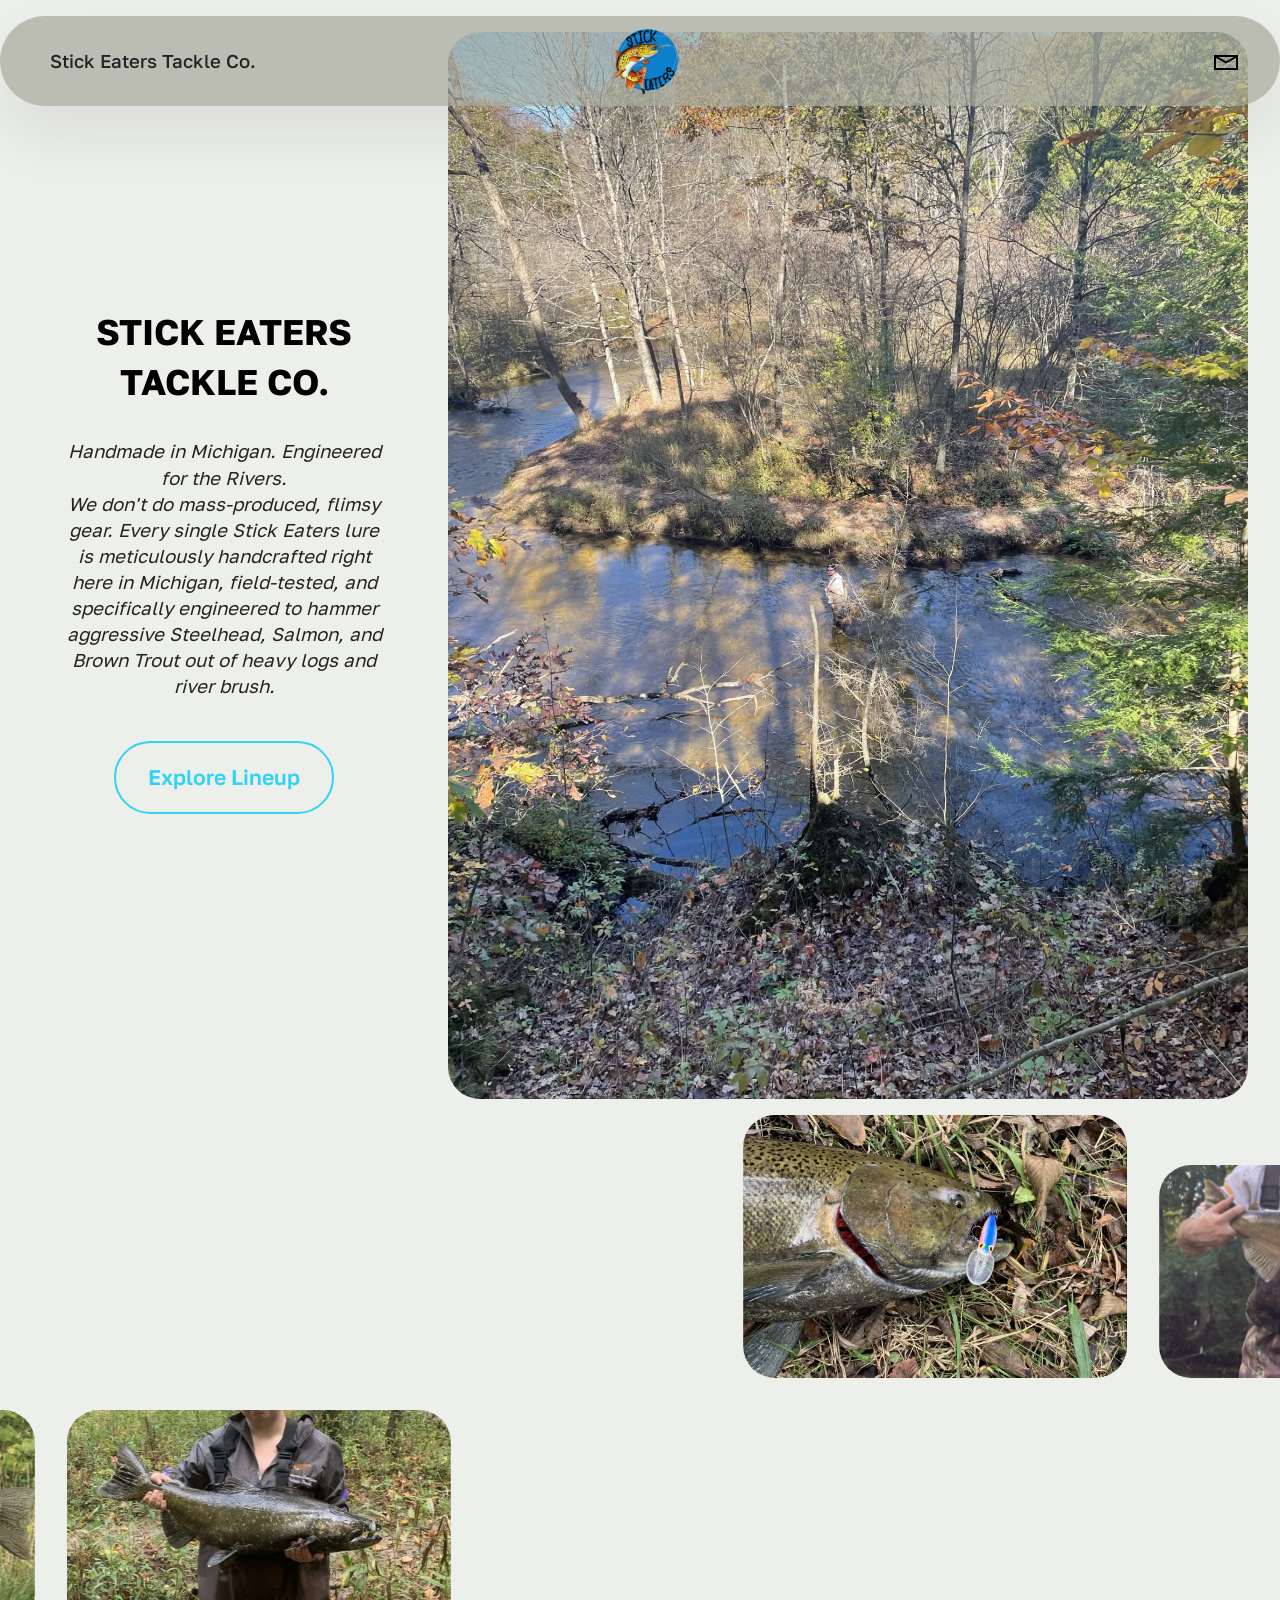
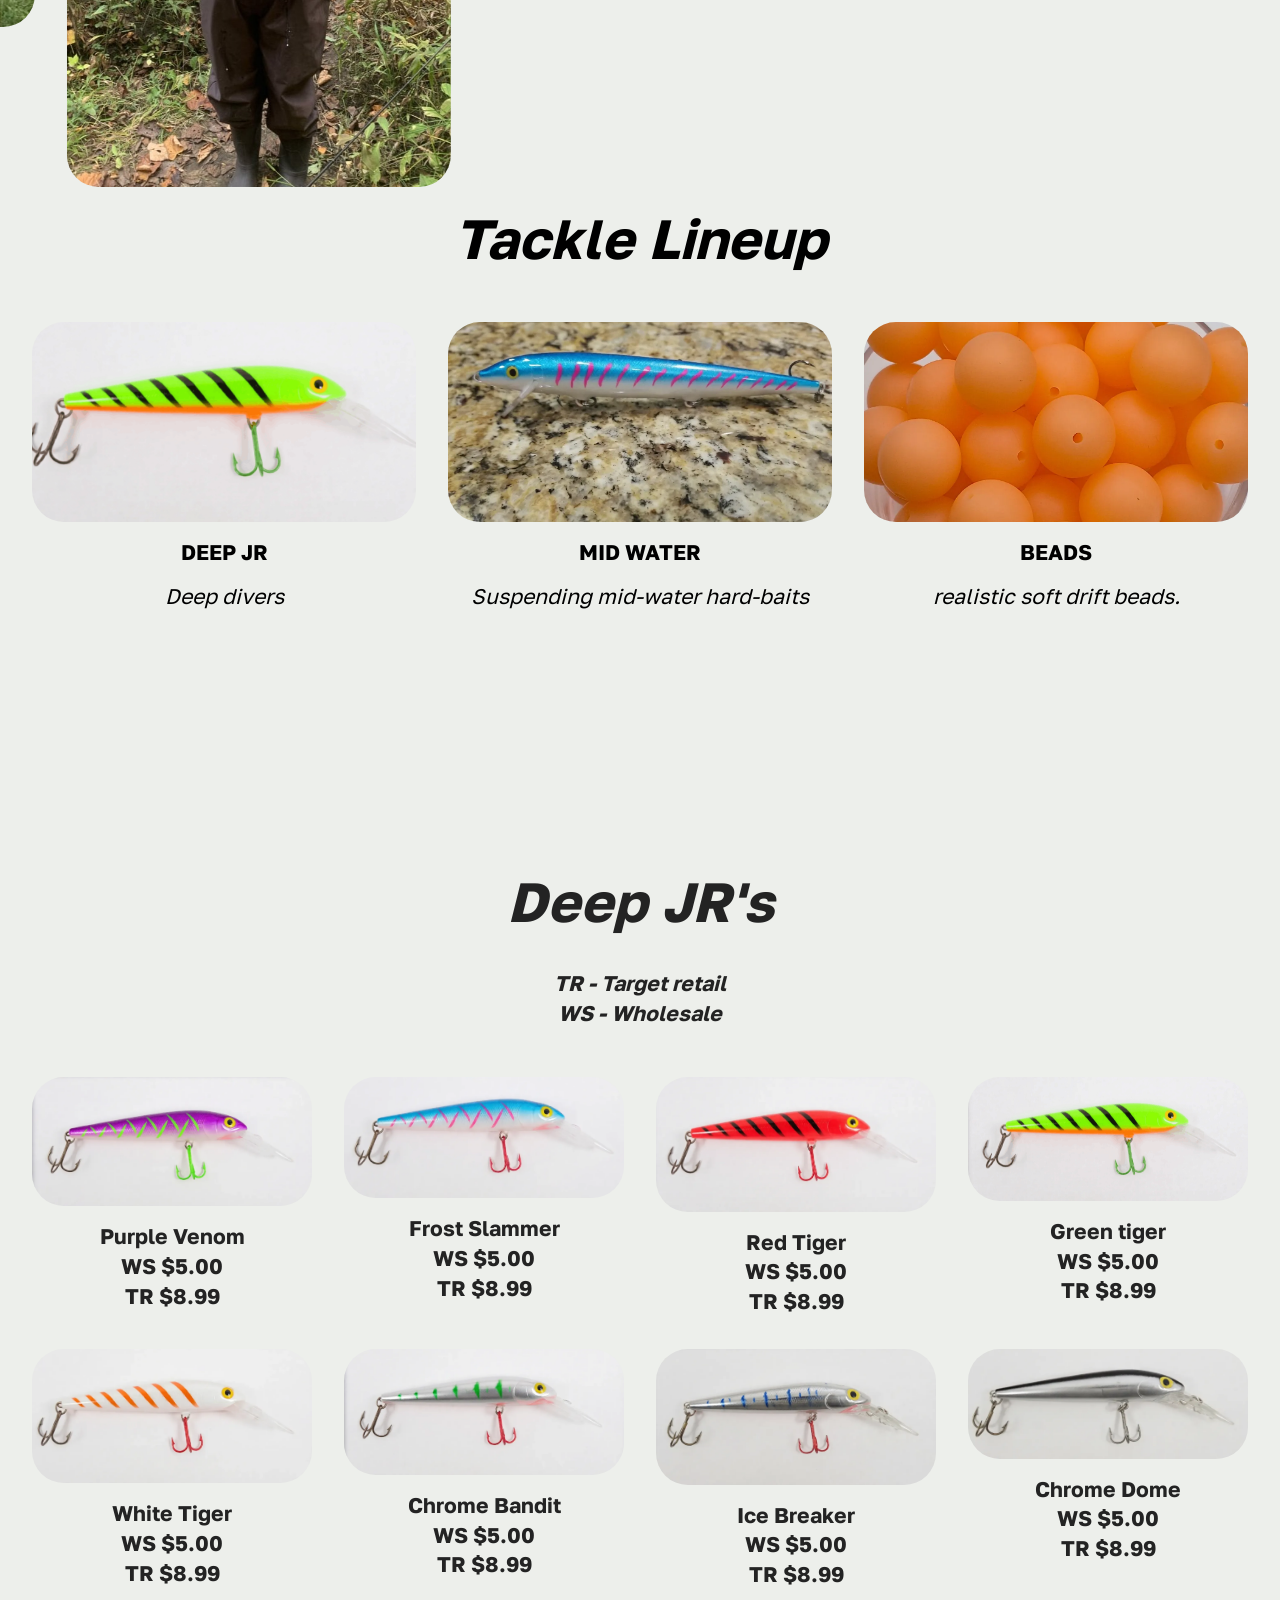
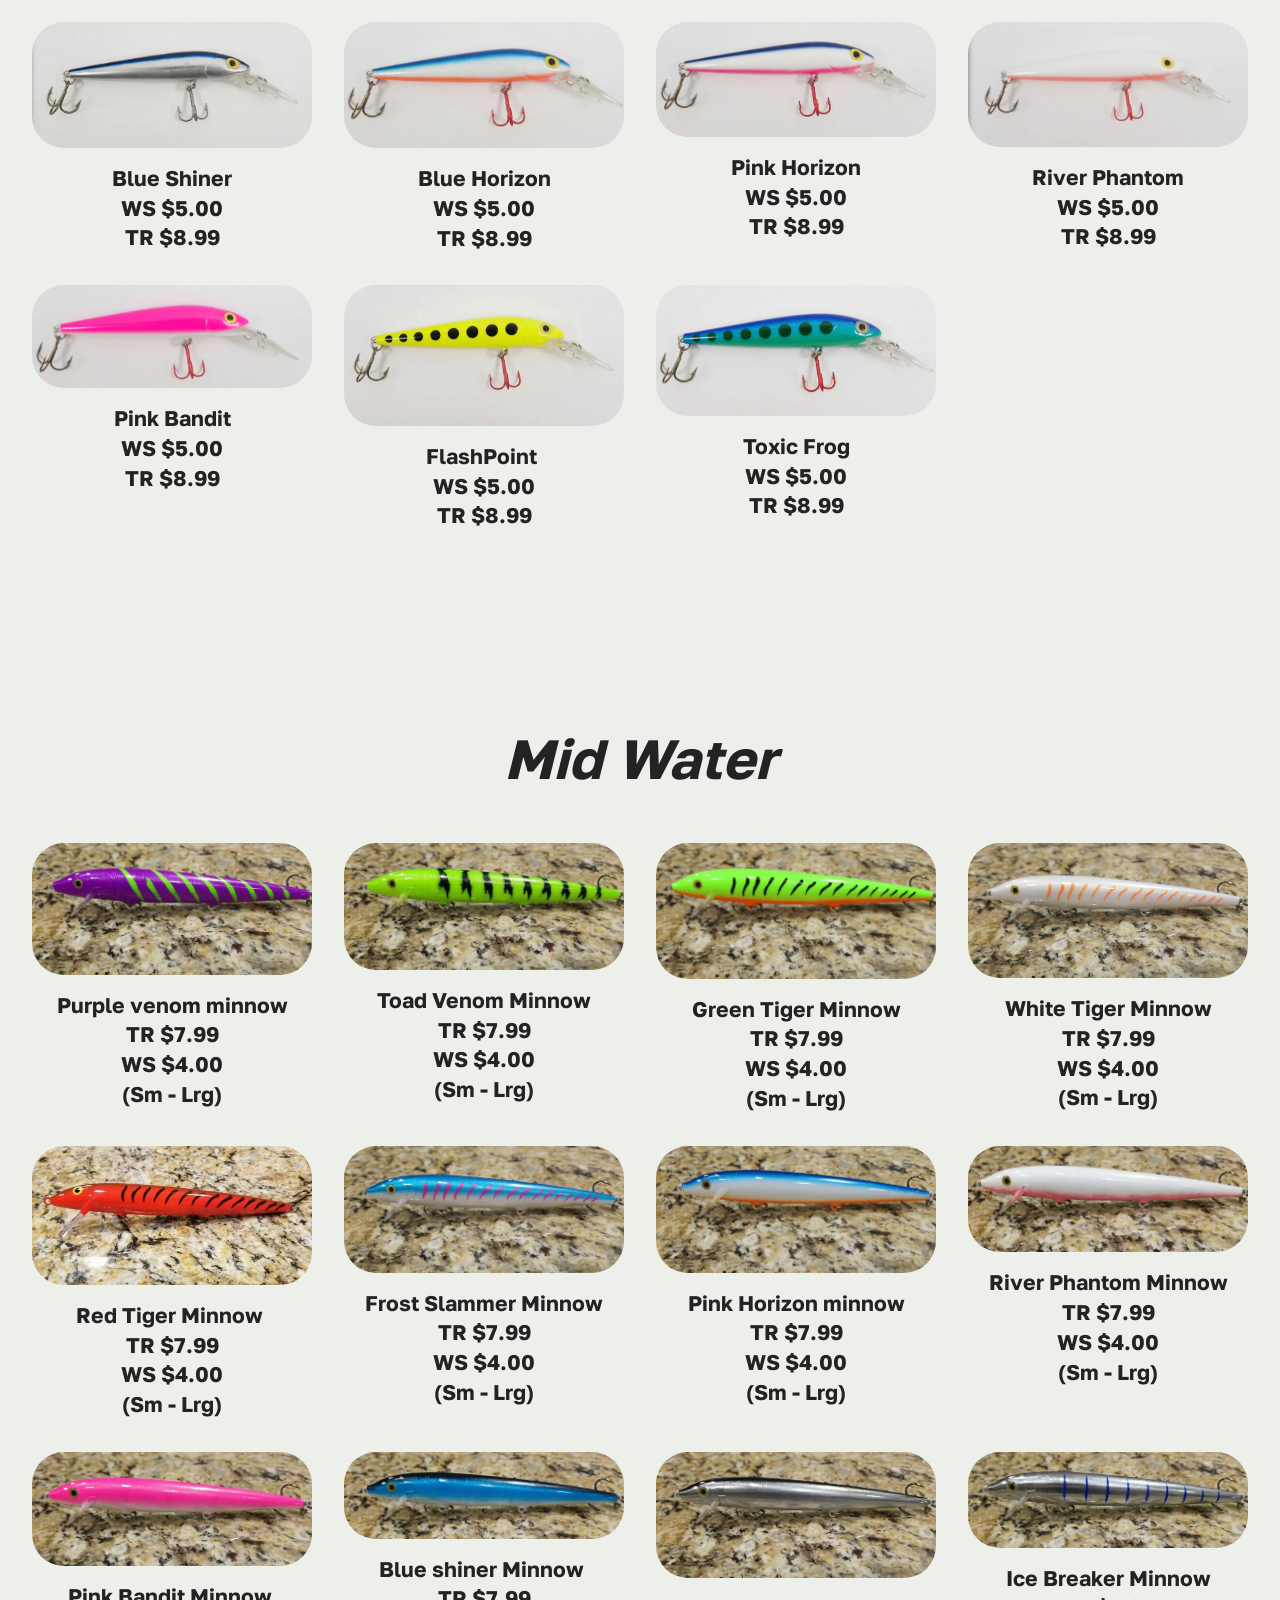
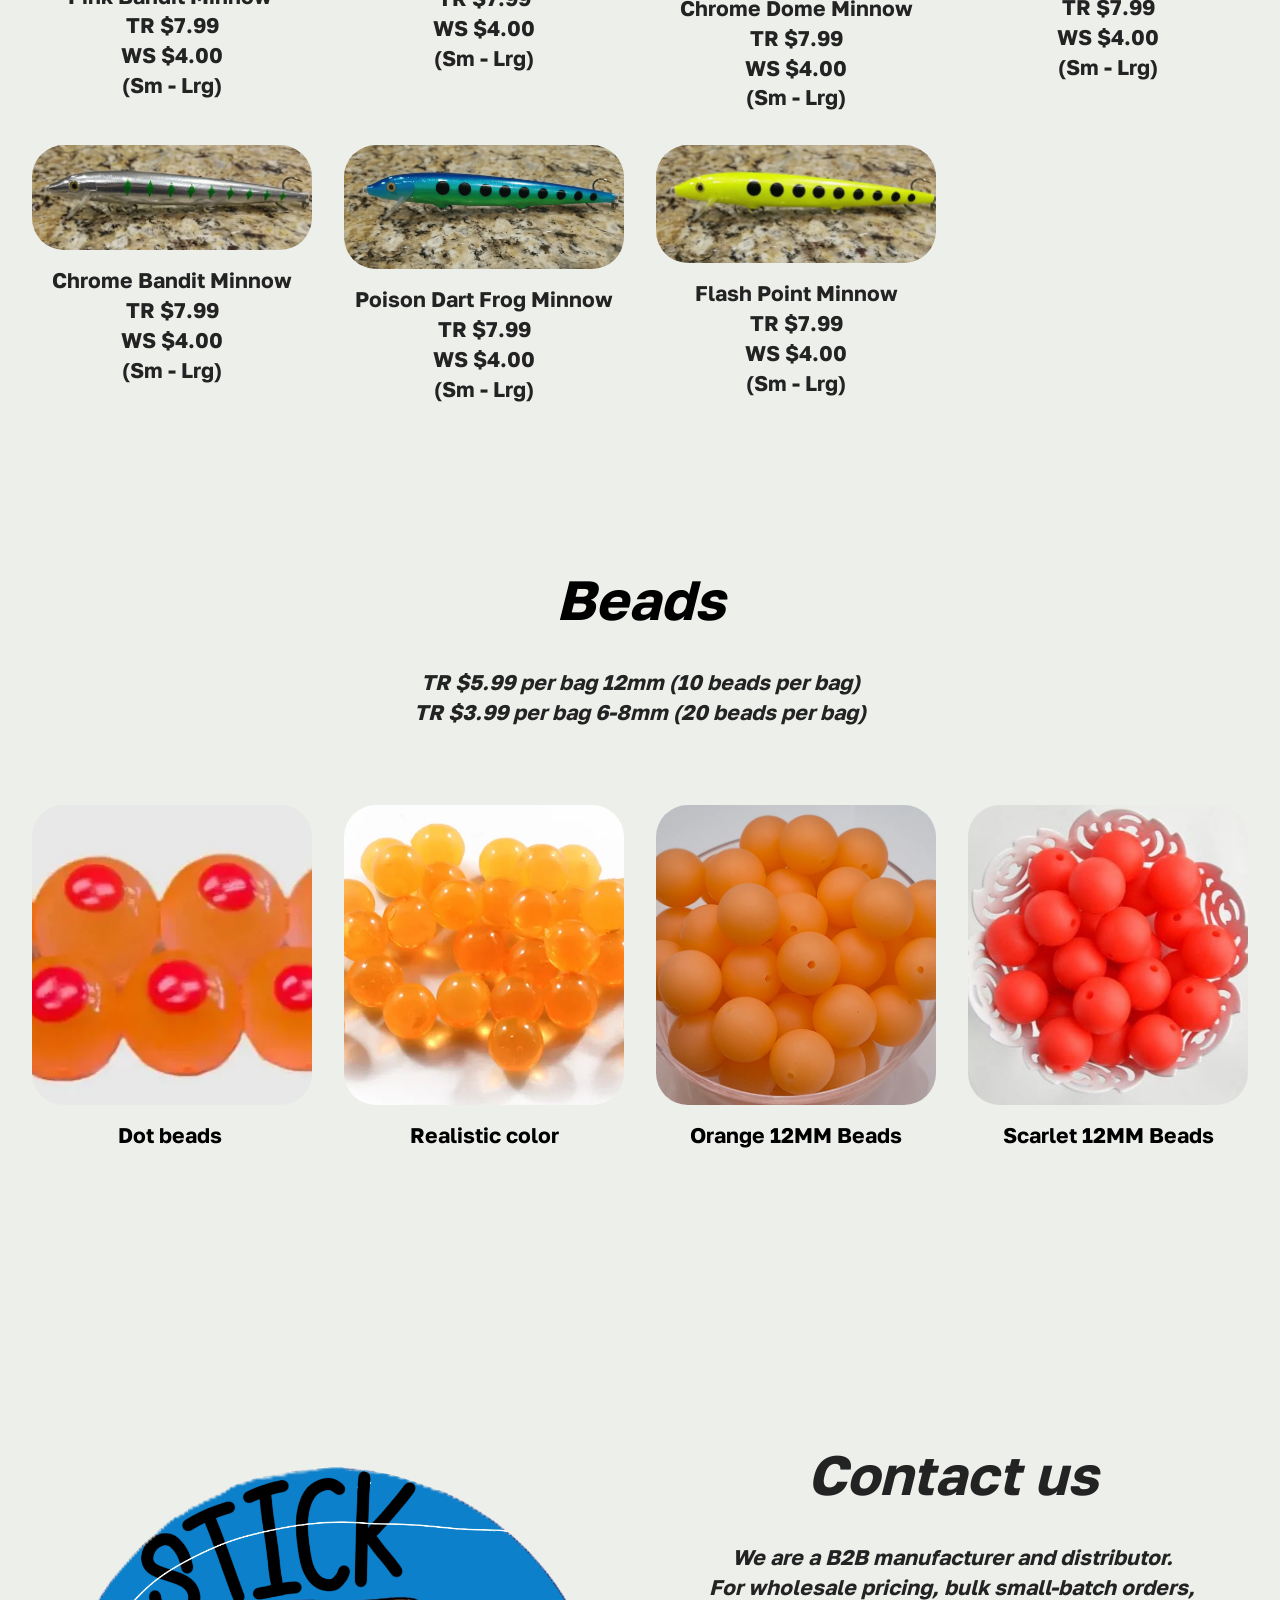
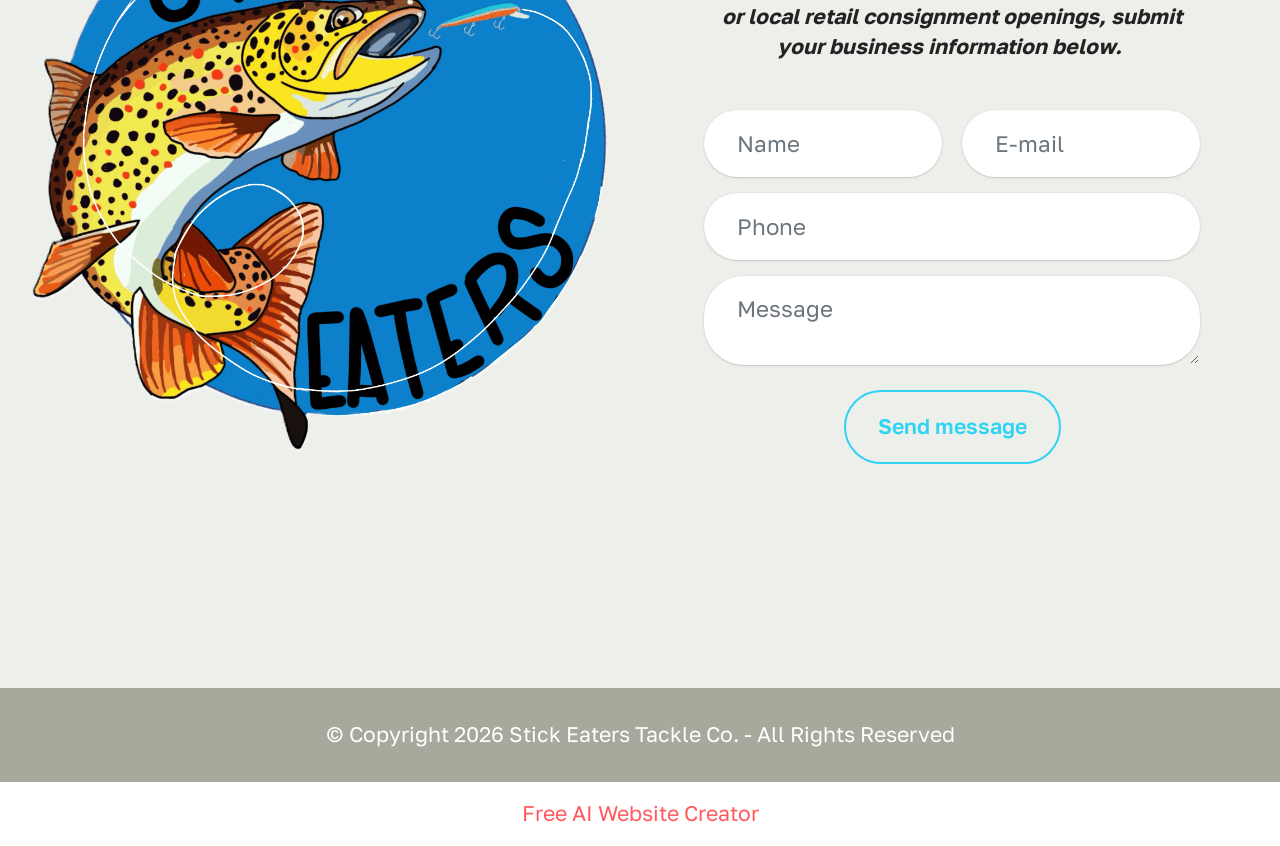
==== commit 52dc0b9e: "Add files via upload" ====
--- a/html.html
+++ b/html.html
@@ -17,7 +17,7 @@
   <link rel="stylesheet" href="assets/theme/css/style.css">
   <link rel="preload" href="https://fonts.googleapis.com/css2?family=Golos+Text:wght@400;700&display=swap&display=swap" as="style" onload="this.onload=null;this.rel='stylesheet'">
   <noscript><link rel="stylesheet" href="https://fonts.googleapis.com/css2?family=Golos+Text:wght@400;700&display=swap&display=swap"></noscript>
-  <link rel="preload" as="style" href="assets/mobirise/css/mbr-additional.css?v=mXDPlY"><link rel="stylesheet" href="assets/mobirise/css/mbr-additional.css?v=mXDPlY" type="text/css">
+  <link rel="preload" as="style" href="assets/mobirise/css/mbr-additional.css?v=bxW9Ut"><link rel="stylesheet" href="assets/mobirise/css/mbr-additional.css?v=bxW9Ut" type="text/css">
 
   
   
@@ -196,16 +196,16 @@
         <div class="row mbr-gallery">
             
             <div class="col-12 col-md-6 col-lg-3 item gallery-image active">
-                <div class="item-wrapper mb-3" data-toggle="modal" data-bs-toggle="modal" data-target="#vBkKZapPAM-modal" data-bs-target="#vBkKZapPAM-modal">
-                    <img class="w-100" src="assets/images/280fc30ba0c46ecca2a1d46bce014457.webp" alt="Mobirise Website Builder" data-slide-to="0" data-bs-slide-to="0" data-target="#lb-vBkKZapPAM" data-bs-target="#lb-vBkKZapPAM">
+                <div class="item-wrapper mb-3" data-toggle="modal" data-bs-toggle="modal" data-target="#vBl2G0HxTU-modal" data-bs-target="#vBl2G0HxTU-modal">
+                    <img class="w-100" src="assets/images/280fc30ba0c46ecca2a1d46bce014457.webp" alt="Mobirise Website Builder" data-slide-to="0" data-bs-slide-to="0" data-target="#lb-vBl2G0HxTU" data-bs-target="#lb-vBl2G0HxTU">
                     <div class="icon-wrapper">
                         <span class="mobi-mbri mobi-mbri-search mbr-iconfont mbr-iconfont-btn"></span>
                     </div>
                 </div>
                 <h6 class="mbr-item-subtitle mbr-fonts-style align-center mb-0 mt-3 display-7"><strong>Purple Venom<br>WS $5.00<br>TR $8.99</strong></h6>
             </div><div class="col-12 col-md-6 col-lg-3 item gallery-image">
-                <div class="item-wrapper mb-3" data-toggle="modal" data-bs-toggle="modal" data-target="#vBkKZapPAM-modal" data-bs-target="#vBkKZapPAM-modal">
-                    <img class="w-100" src="assets/images/e170682b762421fbfc23e343912efef5-1.webp" alt="Mobirise Website Builder" data-slide-to="1" data-bs-slide-to="1" data-target="#lb-vBkKZapPAM" data-bs-target="#lb-vBkKZapPAM">
+                <div class="item-wrapper mb-3" data-toggle="modal" data-bs-toggle="modal" data-target="#vBl2G0HxTU-modal" data-bs-target="#vBl2G0HxTU-modal">
+                    <img class="w-100" src="assets/images/e170682b762421fbfc23e343912efef5-1.webp" alt="Mobirise Website Builder" data-slide-to="1" data-bs-slide-to="1" data-target="#lb-vBl2G0HxTU" data-bs-target="#lb-vBl2G0HxTU">
                     <div class="icon-wrapper">
                         <span class="mobi-mbri mobi-mbri-search mbr-iconfont mbr-iconfont-btn"></span>
                     </div>
@@ -213,8 +213,8 @@
                 <h6 class="mbr-item-subtitle mbr-fonts-style align-center mb-0 mt-3 display-7"><strong>Frost Slammer<br>WS $5.00
 </strong><div><strong>TR $8.99</strong></div></h6>
             </div><div class="col-12 col-md-6 col-lg-3 item gallery-image">
-                <div class="item-wrapper mb-3" data-toggle="modal" data-bs-toggle="modal" data-target="#vBkKZapPAM-modal" data-bs-target="#vBkKZapPAM-modal">
-                    <img class="w-100" src="assets/images/ff3aa0fed53df8024e8cdf81f47fcd31-1.webp" alt="Mobirise Website Builder" data-slide-to="2" data-bs-slide-to="2" data-target="#lb-vBkKZapPAM" data-bs-target="#lb-vBkKZapPAM">
+                <div class="item-wrapper mb-3" data-toggle="modal" data-bs-toggle="modal" data-target="#vBl2G0HxTU-modal" data-bs-target="#vBl2G0HxTU-modal">
+                    <img class="w-100" src="assets/images/ff3aa0fed53df8024e8cdf81f47fcd31-1.webp" alt="Mobirise Website Builder" data-slide-to="2" data-bs-slide-to="2" data-target="#lb-vBl2G0HxTU" data-bs-target="#lb-vBl2G0HxTU">
                     <div class="icon-wrapper">
                         <span class="mobi-mbri mobi-mbri-search mbr-iconfont mbr-iconfont-btn"></span>
                     </div>
@@ -222,8 +222,8 @@
                 <h6 class="mbr-item-subtitle mbr-fonts-style align-center mb-0 mt-3 display-7"><strong>Red Tiger<br>WS $5.00
 </strong><div><strong>TR $8.99</strong></div></h6>
             </div><div class="col-12 col-md-6 col-lg-3 item gallery-image">
-                <div class="item-wrapper mb-3" data-toggle="modal" data-bs-toggle="modal" data-target="#vBkKZapPAM-modal" data-bs-target="#vBkKZapPAM-modal">
-                    <img class="w-100" src="assets/images/b1ab1d1581ae7c2503702d11e42d8574-562x291.png" alt="Mobirise Website Builder" data-slide-to="3" data-bs-slide-to="3" data-target="#lb-vBkKZapPAM" data-bs-target="#lb-vBkKZapPAM">
+                <div class="item-wrapper mb-3" data-toggle="modal" data-bs-toggle="modal" data-target="#vBl2G0HxTU-modal" data-bs-target="#vBl2G0HxTU-modal">
+                    <img class="w-100" src="assets/images/b1ab1d1581ae7c2503702d11e42d8574-562x291.png" alt="Mobirise Website Builder" data-slide-to="3" data-bs-slide-to="3" data-target="#lb-vBl2G0HxTU" data-bs-target="#lb-vBl2G0HxTU">
                     <div class="icon-wrapper">
                         <span class="mobi-mbri mobi-mbri-search mbr-iconfont mbr-iconfont-btn"></span>
                     </div>
@@ -231,8 +231,8 @@
                 <h6 class="mbr-item-subtitle mbr-fonts-style align-center mb-0 mt-3 display-7"><strong>Green tiger<br>WS $5.00
 </strong><div><strong>TR $8.99</strong></div></h6>
             </div><div class="col-12 col-md-6 col-lg-3 item gallery-image">
-                <div class="item-wrapper mb-3" data-toggle="modal" data-bs-toggle="modal" data-target="#vBkKZapPAM-modal" data-bs-target="#vBkKZapPAM-modal">
-                    <img class="w-100" src="assets/images/a93da8d9e9383f5ee831282e3ff2029c-2.webp" alt="Mobirise Website Builder" data-slide-to="4" data-bs-slide-to="4" data-target="#lb-vBkKZapPAM" data-bs-target="#lb-vBkKZapPAM">
+                <div class="item-wrapper mb-3" data-toggle="modal" data-bs-toggle="modal" data-target="#vBl2G0HxTU-modal" data-bs-target="#vBl2G0HxTU-modal">
+                    <img class="w-100" src="assets/images/a93da8d9e9383f5ee831282e3ff2029c-2.webp" alt="Mobirise Website Builder" data-slide-to="4" data-bs-slide-to="4" data-target="#lb-vBl2G0HxTU" data-bs-target="#lb-vBl2G0HxTU">
                     <div class="icon-wrapper">
                         <span class="mobi-mbri mobi-mbri-search mbr-iconfont mbr-iconfont-btn"></span>
                     </div>
@@ -240,8 +240,8 @@
                 <h6 class="mbr-item-subtitle mbr-fonts-style align-center mb-0 mt-3 display-7"><strong>White Tiger<br>WS $5.00
 </strong><div><strong>TR $8.99</strong></div></h6>
             </div><div class="col-12 col-md-6 col-lg-3 item gallery-image">
-                <div class="item-wrapper mb-3" data-toggle="modal" data-bs-toggle="modal" data-target="#vBkKZapPAM-modal" data-bs-target="#vBkKZapPAM-modal">
-                    <img class="w-100" src="assets/images/1874db880e5c318ef5d7656707b03fc5-2.webp" alt="Mobirise Website Builder" data-slide-to="5" data-bs-slide-to="5" data-target="#lb-vBkKZapPAM" data-bs-target="#lb-vBkKZapPAM">
+                <div class="item-wrapper mb-3" data-toggle="modal" data-bs-toggle="modal" data-target="#vBl2G0HxTU-modal" data-bs-target="#vBl2G0HxTU-modal">
+                    <img class="w-100" src="assets/images/1874db880e5c318ef5d7656707b03fc5-2.webp" alt="Mobirise Website Builder" data-slide-to="5" data-bs-slide-to="5" data-target="#lb-vBl2G0HxTU" data-bs-target="#lb-vBl2G0HxTU">
                     <div class="icon-wrapper">
                         <span class="mobi-mbri mobi-mbri-search mbr-iconfont mbr-iconfont-btn"></span>
                     </div>
@@ -251,8 +251,8 @@
             </div>
             
             <div class="col-12 col-md-6 col-lg-3 item gallery-image">
-                <div class="item-wrapper mb-3" data-toggle="modal" data-bs-toggle="modal" data-target="#vBkKZapPAM-modal" data-bs-target="#vBkKZapPAM-modal">
-                    <img class="w-100" src="assets/images/8e8b5f9e24d6e535eb0f2334eda3ea4e-2.webp" alt="Mobirise Website Builder" data-slide-to="6" data-bs-slide-to="6" data-target="#lb-vBkKZapPAM" data-bs-target="#lb-vBkKZapPAM">
+                <div class="item-wrapper mb-3" data-toggle="modal" data-bs-toggle="modal" data-target="#vBl2G0HxTU-modal" data-bs-target="#vBl2G0HxTU-modal">
+                    <img class="w-100" src="assets/images/8e8b5f9e24d6e535eb0f2334eda3ea4e-2.webp" alt="Mobirise Website Builder" data-slide-to="6" data-bs-slide-to="6" data-target="#lb-vBl2G0HxTU" data-bs-target="#lb-vBl2G0HxTU">
                     <div class="icon-wrapper">
                         <span class="mobi-mbri mobi-mbri-search mbr-iconfont mbr-iconfont-btn"></span>
                     </div>
@@ -261,8 +261,8 @@
 </strong><div><strong>TR $8.99</strong></div></h6>
             </div>
             <div class="col-12 col-md-6 col-lg-3 item gallery-image">
-                <div class="item-wrapper mb-3" data-toggle="modal" data-bs-toggle="modal" data-target="#vBkKZapPAM-modal" data-bs-target="#vBkKZapPAM-modal">
-                    <img class="w-100" src="assets/images/057a6c75022a725bdeeaccbb2aefdf93-2.webp" alt="Mobirise Website Builder" data-slide-to="7" data-bs-slide-to="7" data-target="#lb-vBkKZapPAM" data-bs-target="#lb-vBkKZapPAM">
+                <div class="item-wrapper mb-3" data-toggle="modal" data-bs-toggle="modal" data-target="#vBl2G0HxTU-modal" data-bs-target="#vBl2G0HxTU-modal">
+                    <img class="w-100" src="assets/images/057a6c75022a725bdeeaccbb2aefdf93-2.webp" alt="Mobirise Website Builder" data-slide-to="7" data-bs-slide-to="7" data-target="#lb-vBl2G0HxTU" data-bs-target="#lb-vBl2G0HxTU">
                     <div class="icon-wrapper">
                         <span class="mobi-mbri mobi-mbri-search mbr-iconfont mbr-iconfont-btn"></span>
                     </div>
@@ -270,8 +270,8 @@
                 <h6 class="mbr-item-subtitle mbr-fonts-style align-center mb-0 mt-3 display-7"><strong>Chrome Dome<br>WS $5.00
 </strong><div><strong>TR $8.99</strong></div></h6>
             </div><div class="col-12 col-md-6 col-lg-3 item gallery-image">
-                <div class="item-wrapper mb-3" data-toggle="modal" data-bs-toggle="modal" data-target="#vBkKZapPAM-modal" data-bs-target="#vBkKZapPAM-modal">
-                    <img class="w-100" src="assets/images/37ac2197664dfa734731f572f7f7e733-2.webp" alt="Mobirise Website Builder" data-slide-to="8" data-bs-slide-to="8" data-target="#lb-vBkKZapPAM" data-bs-target="#lb-vBkKZapPAM">
+                <div class="item-wrapper mb-3" data-toggle="modal" data-bs-toggle="modal" data-target="#vBl2G0HxTU-modal" data-bs-target="#vBl2G0HxTU-modal">
+                    <img class="w-100" src="assets/images/37ac2197664dfa734731f572f7f7e733-2.webp" alt="Mobirise Website Builder" data-slide-to="8" data-bs-slide-to="8" data-target="#lb-vBl2G0HxTU" data-bs-target="#lb-vBl2G0HxTU">
                     <div class="icon-wrapper">
                         <span class="mobi-mbri mobi-mbri-search mbr-iconfont mbr-iconfont-btn"></span>
                     </div>
@@ -279,8 +279,8 @@
                 <h6 class="mbr-item-subtitle mbr-fonts-style align-center mb-0 mt-3 display-7"><strong>Blue Shiner<br>WS $5.00
 </strong><div><strong>TR $8.99</strong></div></h6>
             </div><div class="col-12 col-md-6 col-lg-3 item gallery-image">
-                <div class="item-wrapper mb-3" data-toggle="modal" data-bs-toggle="modal" data-target="#vBkKZapPAM-modal" data-bs-target="#vBkKZapPAM-modal">
-                    <img class="w-100" src="assets/images/3e2b2cef0f3f950148b540868e59babb.webp" alt="Mobirise Website Builder" data-slide-to="9" data-bs-slide-to="9" data-target="#lb-vBkKZapPAM" data-bs-target="#lb-vBkKZapPAM">
+                <div class="item-wrapper mb-3" data-toggle="modal" data-bs-toggle="modal" data-target="#vBl2G0HxTU-modal" data-bs-target="#vBl2G0HxTU-modal">
+                    <img class="w-100" src="assets/images/3e2b2cef0f3f950148b540868e59babb.webp" alt="Mobirise Website Builder" data-slide-to="9" data-bs-slide-to="9" data-target="#lb-vBl2G0HxTU" data-bs-target="#lb-vBl2G0HxTU">
                     <div class="icon-wrapper">
                         <span class="mobi-mbri mobi-mbri-search mbr-iconfont mbr-iconfont-btn"></span>
                     </div>
@@ -288,8 +288,8 @@
                 <h6 class="mbr-item-subtitle mbr-fonts-style align-center mb-0 mt-3 display-7"><strong>Blue Horizon<br>WS $5.00
 </strong><div><strong>TR $8.99</strong></div></h6>
             </div><div class="col-12 col-md-6 col-lg-3 item gallery-image">
-                <div class="item-wrapper mb-3" data-toggle="modal" data-bs-toggle="modal" data-target="#vBkKZapPAM-modal" data-bs-target="#vBkKZapPAM-modal">
-                    <img class="w-100" src="assets/images/d886ca03a9041b8b954b8ca45acc3e61-2.webp" alt="Mobirise Website Builder" data-slide-to="10" data-bs-slide-to="10" data-target="#lb-vBkKZapPAM" data-bs-target="#lb-vBkKZapPAM">
+                <div class="item-wrapper mb-3" data-toggle="modal" data-bs-toggle="modal" data-target="#vBl2G0HxTU-modal" data-bs-target="#vBl2G0HxTU-modal">
+                    <img class="w-100" src="assets/images/d886ca03a9041b8b954b8ca45acc3e61-2.webp" alt="Mobirise Website Builder" data-slide-to="10" data-bs-slide-to="10" data-target="#lb-vBl2G0HxTU" data-bs-target="#lb-vBl2G0HxTU">
                     <div class="icon-wrapper">
                         <span class="mobi-mbri mobi-mbri-search mbr-iconfont mbr-iconfont-btn"></span>
                     </div>
@@ -298,8 +298,8 @@
 </strong><div><strong>TR $8.99</strong></div></h6>
             </div>
             <div class="col-12 col-md-6 col-lg-3 item gallery-image">
-                <div class="item-wrapper mb-3" data-toggle="modal" data-bs-toggle="modal" data-target="#vBkKZapPAM-modal" data-bs-target="#vBkKZapPAM-modal">
-                    <img class="w-100" src="assets/images/dmkqajuzvqwnnbprc7-result-512x265.png" alt="Mobirise Website Builder" data-slide-to="11" data-bs-slide-to="11" data-target="#lb-vBkKZapPAM" data-bs-target="#lb-vBkKZapPAM">
+                <div class="item-wrapper mb-3" data-toggle="modal" data-bs-toggle="modal" data-target="#vBl2G0HxTU-modal" data-bs-target="#vBl2G0HxTU-modal">
+                    <img class="w-100" src="assets/images/dmkqajuzvqwnnbprc7-result-512x265.png" alt="Mobirise Website Builder" data-slide-to="11" data-bs-slide-to="11" data-target="#lb-vBl2G0HxTU" data-bs-target="#lb-vBl2G0HxTU">
                     <div class="icon-wrapper">
                         <span class="mobi-mbri mobi-mbri-search mbr-iconfont mbr-iconfont-btn"></span>
                     </div>
@@ -307,8 +307,8 @@
                 <h6 class="mbr-item-subtitle mbr-fonts-style align-center mb-0 mt-3 display-7"><strong>River Phantom<br>WS $5.00
 </strong><div><strong>TR $8.99</strong></div></h6>
             </div><div class="col-12 col-md-6 col-lg-3 item gallery-image">
-                <div class="item-wrapper mb-3" data-toggle="modal" data-bs-toggle="modal" data-target="#vBkKZapPAM-modal" data-bs-target="#vBkKZapPAM-modal">
-                    <img class="w-100" src="assets/images/dmkq8liqrhys7i0q3b-result-1-512x265.png" alt="Mobirise Website Builder" data-slide-to="12" data-bs-slide-to="12" data-target="#lb-vBkKZapPAM" data-bs-target="#lb-vBkKZapPAM">
+                <div class="item-wrapper mb-3" data-toggle="modal" data-bs-toggle="modal" data-target="#vBl2G0HxTU-modal" data-bs-target="#vBl2G0HxTU-modal">
+                    <img class="w-100" src="assets/images/dmkq8liqrhys7i0q3b-result-1-512x265.png" alt="Mobirise Website Builder" data-slide-to="12" data-bs-slide-to="12" data-target="#lb-vBl2G0HxTU" data-bs-target="#lb-vBl2G0HxTU">
                     <div class="icon-wrapper">
                         <span class="mobi-mbri mobi-mbri-search mbr-iconfont mbr-iconfont-btn"></span>
                     </div>
@@ -318,8 +318,8 @@
             </div>
             
             <div class="col-12 col-md-6 col-lg-3 item gallery-image">
-                <div class="item-wrapper mb-3" data-toggle="modal" data-bs-toggle="modal" data-target="#vBkKZapPAM-modal" data-bs-target="#vBkKZapPAM-modal">
-                    <img class="w-100" src="assets/images/dmydzo3sniutm2kku8-result-562x291.png" alt="Mobirise Website Builder" data-slide-to="13" data-bs-slide-to="13" data-target="#lb-vBkKZapPAM" data-bs-target="#lb-vBkKZapPAM">
+                <div class="item-wrapper mb-3" data-toggle="modal" data-bs-toggle="modal" data-target="#vBl2G0HxTU-modal" data-bs-target="#vBl2G0HxTU-modal">
+                    <img class="w-100" src="assets/images/dmydzo3sniutm2kku8-result-562x291.png" alt="Mobirise Website Builder" data-slide-to="13" data-bs-slide-to="13" data-target="#lb-vBl2G0HxTU" data-bs-target="#lb-vBl2G0HxTU">
                     <div class="icon-wrapper">
                         <span class="mobi-mbri mobi-mbri-search mbr-iconfont mbr-iconfont-btn"></span>
                     </div>
@@ -327,8 +327,8 @@
                 <h6 class="mbr-item-subtitle mbr-fonts-style align-center mb-0 mt-3 display-7"><strong>FlashPoint&nbsp;<br>WS $5.00
 </strong><div><strong>TR $8.99</strong></div></h6>
             </div><div class="col-12 col-md-6 col-lg-3 item gallery-image">
-                <div class="item-wrapper mb-3" data-toggle="modal" data-bs-toggle="modal" data-target="#vBkKZapPAM-modal" data-bs-target="#vBkKZapPAM-modal">
-                    <img class="w-100" src="assets/images/2c6cc4a0af73fb171fd3b7841ebb43f0-562x291.png" alt="Mobirise Website Builder" data-slide-to="14" data-bs-slide-to="14" data-target="#lb-vBkKZapPAM" data-bs-target="#lb-vBkKZapPAM">
+                <div class="item-wrapper mb-3" data-toggle="modal" data-bs-toggle="modal" data-target="#vBl2G0HxTU-modal" data-bs-target="#vBl2G0HxTU-modal">
+                    <img class="w-100" src="assets/images/2c6cc4a0af73fb171fd3b7841ebb43f0-562x291.png" alt="Mobirise Website Builder" data-slide-to="14" data-bs-slide-to="14" data-target="#lb-vBl2G0HxTU" data-bs-target="#lb-vBl2G0HxTU">
                     <div class="icon-wrapper">
                         <span class="mobi-mbri mobi-mbri-search mbr-iconfont mbr-iconfont-btn"></span>
                     </div>
@@ -338,11 +338,11 @@
             </div>
         </div>
 
-        <div class="modal mbr-slider" tabindex="-1" role="dialog" aria-hidden="true" id="vBkKZapPAM-modal">
+        <div class="modal mbr-slider" tabindex="-1" role="dialog" aria-hidden="true" id="vBl2G0HxTU-modal">
             <div class="modal-dialog" role="document">
                 <div class="modal-content">
                     <div class="modal-body">
-                        <div class="carousel slide" data-pause="false" data-bs-pause="false" id="lb-vBkKZapPAM" data-interval="5000" data-bs-interval="5000">
+                        <div class="carousel slide" data-pause="false" data-bs-pause="false" id="lb-vBl2G0HxTU" data-interval="5000" data-bs-interval="5000">
                             <div class="carousel-inner">
                                 
                                 <div class="carousel-item active">
@@ -384,9 +384,9 @@
                                 </div>
                             </div>
                             <ol class="carousel-indicators">
-                                <li data-slide-to="0" data-bs-slide-to="0" class="active" data-target="#lb-vBkKZapPAM" data-bs-target="#lb-vBkKZapPAM"></li><li data-slide-to="1" data-bs-slide-to="1" class="" data-target="#lb-vBkKZapPAM" data-bs-target="#lb-vBkKZapPAM"></li><li data-slide-to="2" data-bs-slide-to="2" class="" data-target="#lb-vBkKZapPAM" data-bs-target="#lb-vBkKZapPAM"></li><li data-slide-to="3" data-bs-slide-to="3" class="" data-target="#lb-vBkKZapPAM" data-bs-target="#lb-vBkKZapPAM"></li><li data-slide-to="4" data-bs-slide-to="4" class="" data-target="#lb-vBkKZapPAM" data-bs-target="#lb-vBkKZapPAM"></li><li data-slide-to="5" data-bs-slide-to="5" class="" data-target="#lb-vBkKZapPAM" data-bs-target="#lb-vBkKZapPAM"></li>
-                                <li data-slide-to="6" data-bs-slide-to="6" data-target="#lb-vBkKZapPAM" data-bs-target="#lb-vBkKZapPAM"></li><li data-slide-to="7" data-bs-slide-to="7" data-target="#lb-vBkKZapPAM" data-bs-target="#lb-vBkKZapPAM"></li><li data-slide-to="8" data-bs-slide-to="8" data-target="#lb-vBkKZapPAM" data-bs-target="#lb-vBkKZapPAM"></li><li data-slide-to="9" data-bs-slide-to="9" data-target="#lb-vBkKZapPAM" data-bs-target="#lb-vBkKZapPAM"></li><li data-slide-to="10" data-bs-slide-to="10" data-target="#lb-vBkKZapPAM" data-bs-target="#lb-vBkKZapPAM"></li><li data-slide-to="11" data-bs-slide-to="11" data-target="#lb-vBkKZapPAM" data-bs-target="#lb-vBkKZapPAM"></li>
-                                <li data-slide-to="12" data-bs-slide-to="12" data-target="#lb-vBkKZapPAM" data-bs-target="#lb-vBkKZapPAM"></li><li data-slide-to="13" data-bs-slide-to="13" data-target="#lb-vBkKZapPAM" data-bs-target="#lb-vBkKZapPAM"></li><li data-slide-to="14" data-bs-slide-to="14" data-target="#lb-vBkKZapPAM" data-bs-target="#lb-vBkKZapPAM"></li>
+                                <li data-slide-to="0" data-bs-slide-to="0" class="active" data-target="#lb-vBl2G0HxTU" data-bs-target="#lb-vBl2G0HxTU"></li><li data-slide-to="1" data-bs-slide-to="1" class="" data-target="#lb-vBl2G0HxTU" data-bs-target="#lb-vBl2G0HxTU"></li><li data-slide-to="2" data-bs-slide-to="2" class="" data-target="#lb-vBl2G0HxTU" data-bs-target="#lb-vBl2G0HxTU"></li><li data-slide-to="3" data-bs-slide-to="3" class="" data-target="#lb-vBl2G0HxTU" data-bs-target="#lb-vBl2G0HxTU"></li><li data-slide-to="4" data-bs-slide-to="4" class="" data-target="#lb-vBl2G0HxTU" data-bs-target="#lb-vBl2G0HxTU"></li><li data-slide-to="5" data-bs-slide-to="5" class="" data-target="#lb-vBl2G0HxTU" data-bs-target="#lb-vBl2G0HxTU"></li>
+                                <li data-slide-to="6" data-bs-slide-to="6" data-target="#lb-vBl2G0HxTU" data-bs-target="#lb-vBl2G0HxTU"></li><li data-slide-to="7" data-bs-slide-to="7" data-target="#lb-vBl2G0HxTU" data-bs-target="#lb-vBl2G0HxTU"></li><li data-slide-to="8" data-bs-slide-to="8" data-target="#lb-vBl2G0HxTU" data-bs-target="#lb-vBl2G0HxTU"></li><li data-slide-to="9" data-bs-slide-to="9" data-target="#lb-vBl2G0HxTU" data-bs-target="#lb-vBl2G0HxTU"></li><li data-slide-to="10" data-bs-slide-to="10" data-target="#lb-vBl2G0HxTU" data-bs-target="#lb-vBl2G0HxTU"></li><li data-slide-to="11" data-bs-slide-to="11" data-target="#lb-vBl2G0HxTU" data-bs-target="#lb-vBl2G0HxTU"></li>
+                                <li data-slide-to="12" data-bs-slide-to="12" data-target="#lb-vBl2G0HxTU" data-bs-target="#lb-vBl2G0HxTU"></li><li data-slide-to="13" data-bs-slide-to="13" data-target="#lb-vBl2G0HxTU" data-bs-target="#lb-vBl2G0HxTU"></li><li data-slide-to="14" data-bs-slide-to="14" data-target="#lb-vBl2G0HxTU" data-bs-target="#lb-vBl2G0HxTU"></li>
                                 
                                 
                                 
@@ -395,11 +395,11 @@
                             </ol>
                             <a role="button" href="" class="close" data-dismiss="modal" data-bs-dismiss="modal" aria-label="Close">
                             </a>
-                            <a class="carousel-control-prev carousel-control" role="button" data-slide="prev" data-bs-slide="prev" href="#lb-vBkKZapPAM">
+                            <a class="carousel-control-prev carousel-control" role="button" data-slide="prev" data-bs-slide="prev" href="#lb-vBl2G0HxTU">
                                 <span class="mobi-mbri mobi-mbri-arrow-prev" aria-hidden="true"></span>
                                 <span class="sr-only visually-hidden">Previous</span>
                             </a>
-                            <a class="carousel-control-next carousel-control" role="button" data-slide="next" data-bs-slide="next" href="#lb-vBkKZapPAM">
+                            <a class="carousel-control-next carousel-control" role="button" data-slide="next" data-bs-slide="next" href="#lb-vBl2G0HxTU">
                                 <span class="mobi-mbri mobi-mbri-arrow-next" aria-hidden="true"></span>
                                 <span class="sr-only visually-hidden">Next</span>
                             </a>
@@ -432,16 +432,16 @@
             
             
             <div class="col-12 col-md-6 col-lg-3 item gallery-image active">
-                <div class="item-wrapper mb-3" data-toggle="modal" data-bs-toggle="modal" data-target="#vBkKZbfJOM-modal" data-bs-target="#vBkKZbfJOM-modal">
-                    <img class="w-100" src="assets/images/a3b2a81e26840d13776ca38fb9f91d78-1.webp" alt="Mobirise Website Builder" data-slide-to="0" data-bs-slide-to="0" data-target="#lb-vBkKZbfJOM" data-bs-target="#lb-vBkKZbfJOM">
+                <div class="item-wrapper mb-3" data-toggle="modal" data-bs-toggle="modal" data-target="#vBl2G1xtFQ-modal" data-bs-target="#vBl2G1xtFQ-modal">
+                    <img class="w-100" src="assets/images/a3b2a81e26840d13776ca38fb9f91d78-1.webp" alt="Mobirise Website Builder" data-slide-to="0" data-bs-slide-to="0" data-target="#lb-vBl2G1xtFQ" data-bs-target="#lb-vBl2G1xtFQ">
                     <div class="icon-wrapper">
                         <span class="mobi-mbri mobi-mbri-search mbr-iconfont mbr-iconfont-btn"></span>
                     </div>
                 </div>
                 <h6 class="mbr-item-subtitle mbr-fonts-style align-center mb-0 mt-3 display-7"><strong>Purple venom minnow<br>TR $7.99<br>WS $4.00<br>(Sm - Lrg)</strong></h6>
             </div><div class="col-12 col-md-6 col-lg-3 item gallery-image">
-                <div class="item-wrapper mb-3" data-toggle="modal" data-bs-toggle="modal" data-target="#vBkKZbfJOM-modal" data-bs-target="#vBkKZbfJOM-modal">
-                    <img class="w-100" src="assets/images/09fc48047a70f084f359df1e546f893d-1.webp" alt="Mobirise Website Builder" data-slide-to="1" data-bs-slide-to="1" data-target="#lb-vBkKZbfJOM" data-bs-target="#lb-vBkKZbfJOM">
+                <div class="item-wrapper mb-3" data-toggle="modal" data-bs-toggle="modal" data-target="#vBl2G1xtFQ-modal" data-bs-target="#vBl2G1xtFQ-modal">
+                    <img class="w-100" src="assets/images/09fc48047a70f084f359df1e546f893d-1.webp" alt="Mobirise Website Builder" data-slide-to="1" data-bs-slide-to="1" data-target="#lb-vBl2G1xtFQ" data-bs-target="#lb-vBl2G1xtFQ">
                     <div class="icon-wrapper">
                         <span class="mobi-mbri mobi-mbri-search mbr-iconfont mbr-iconfont-btn"></span>
                     </div>
@@ -449,8 +449,8 @@
                 <h6 class="mbr-item-subtitle mbr-fonts-style align-center mb-0 mt-3 display-7"><strong>Toad Venom Minnow<br>TR $7.99
 </strong><div><strong>WS $4.00<br>(Sm - Lrg)</strong></div></h6>
             </div><div class="col-12 col-md-6 col-lg-3 item gallery-image">
-                <div class="item-wrapper mb-3" data-toggle="modal" data-bs-toggle="modal" data-target="#vBkKZbfJOM-modal" data-bs-target="#vBkKZbfJOM-modal">
-                    <img class="w-100" src="assets/images/2d10dc1871bc7e2c8e7aa2aca948881e-1-1152x856.png" alt="Mobirise Website Builder" data-slide-to="2" data-bs-slide-to="2" data-target="#lb-vBkKZbfJOM" data-bs-target="#lb-vBkKZbfJOM">
+                <div class="item-wrapper mb-3" data-toggle="modal" data-bs-toggle="modal" data-target="#vBl2G1xtFQ-modal" data-bs-target="#vBl2G1xtFQ-modal">
+                    <img class="w-100" src="assets/images/2d10dc1871bc7e2c8e7aa2aca948881e-1-1152x856.png" alt="Mobirise Website Builder" data-slide-to="2" data-bs-slide-to="2" data-target="#lb-vBl2G1xtFQ" data-bs-target="#lb-vBl2G1xtFQ">
                     <div class="icon-wrapper">
                         <span class="mobi-mbri mobi-mbri-search mbr-iconfont mbr-iconfont-btn"></span>
                     </div>
@@ -458,8 +458,8 @@
                 <h6 class="mbr-item-subtitle mbr-fonts-style align-center mb-0 mt-3 display-7"><strong>Green Tiger Minnow<br>TR $7.99
 </strong><div><strong>WS $4.00<br>(Sm - Lrg)</strong></div></h6>
             </div><div class="col-12 col-md-6 col-lg-3 item gallery-image">
-                <div class="item-wrapper mb-3" data-toggle="modal" data-bs-toggle="modal" data-target="#vBkKZbfJOM-modal" data-bs-target="#vBkKZbfJOM-modal">
-                    <img class="w-100" src="assets/images/t6u6tu6tu6tu6tu6tu6tu6tu6t-562x422.jpeg" alt="Mobirise Website Builder" data-slide-to="3" data-bs-slide-to="3" data-target="#lb-vBkKZbfJOM" data-bs-target="#lb-vBkKZbfJOM">
+                <div class="item-wrapper mb-3" data-toggle="modal" data-bs-toggle="modal" data-target="#vBl2G1xtFQ-modal" data-bs-target="#vBl2G1xtFQ-modal">
+                    <img class="w-100" src="assets/images/t6u6tu6tu6tu6tu6tu6tu6tu6t-562x422.jpeg" alt="Mobirise Website Builder" data-slide-to="3" data-bs-slide-to="3" data-target="#lb-vBl2G1xtFQ" data-bs-target="#lb-vBl2G1xtFQ">
                     <div class="icon-wrapper">
                         <span class="mobi-mbri mobi-mbri-search mbr-iconfont mbr-iconfont-btn"></span>
                     </div>
@@ -468,8 +468,8 @@
 </strong><div><strong>WS $4.00<br>(Sm - Lrg)</strong></div></h6>
             </div>
             <div class="col-12 col-md-6 col-lg-3 item gallery-image">
-                <div class="item-wrapper mb-3" data-toggle="modal" data-bs-toggle="modal" data-target="#vBkKZbfJOM-modal" data-bs-target="#vBkKZbfJOM-modal">
-                    <img class="w-100" src="assets/images/ttutututu6ututu-562x422.jpeg" alt="Mobirise Website Builder" data-slide-to="4" data-bs-slide-to="4" data-target="#lb-vBkKZbfJOM" data-bs-target="#lb-vBkKZbfJOM">
+                <div class="item-wrapper mb-3" data-toggle="modal" data-bs-toggle="modal" data-target="#vBl2G1xtFQ-modal" data-bs-target="#vBl2G1xtFQ-modal">
+                    <img class="w-100" src="assets/images/ttutututu6ututu-562x422.jpeg" alt="Mobirise Website Builder" data-slide-to="4" data-bs-slide-to="4" data-target="#lb-vBl2G1xtFQ" data-bs-target="#lb-vBl2G1xtFQ">
                     <div class="icon-wrapper">
                         <span class="mobi-mbri mobi-mbri-search mbr-iconfont mbr-iconfont-btn"></span>
                     </div>
@@ -477,8 +477,8 @@
                 <h6 class="mbr-item-subtitle mbr-fonts-style align-center mb-0 mt-3 display-7"><strong>Red Tiger Minnow&nbsp;<br>TR $7.99
 </strong><div><strong>WS $4.00<br>(Sm - Lrg)</strong></div></h6>
             </div><div class="col-12 col-md-6 col-lg-3 item gallery-image">
-                <div class="item-wrapper mb-3" data-toggle="modal" data-bs-toggle="modal" data-target="#vBkKZbfJOM-modal" data-bs-target="#vBkKZbfJOM-modal">
-                    <img class="w-100" src="assets/images/a1a2eb4f05066ac0a3083c8c5e9336c2-2.webp" alt="Mobirise Website Builder" data-slide-to="5" data-bs-slide-to="5" data-target="#lb-vBkKZbfJOM" data-bs-target="#lb-vBkKZbfJOM">
+                <div class="item-wrapper mb-3" data-toggle="modal" data-bs-toggle="modal" data-target="#vBl2G1xtFQ-modal" data-bs-target="#vBl2G1xtFQ-modal">
+                    <img class="w-100" src="assets/images/a1a2eb4f05066ac0a3083c8c5e9336c2-2.webp" alt="Mobirise Website Builder" data-slide-to="5" data-bs-slide-to="5" data-target="#lb-vBl2G1xtFQ" data-bs-target="#lb-vBl2G1xtFQ">
                     <div class="icon-wrapper">
                         <span class="mobi-mbri mobi-mbri-search mbr-iconfont mbr-iconfont-btn"></span>
                     </div>
@@ -486,8 +486,8 @@
                 <h6 class="mbr-item-subtitle mbr-fonts-style align-center mb-0 mt-3 display-7"><strong>Frost Slammer Minnow<br>TR $7.99
 </strong><div><strong>WS $4.00<br>(Sm - Lrg)</strong></div></h6>
             </div><div class="col-12 col-md-6 col-lg-3 item gallery-image">
-                <div class="item-wrapper mb-3" data-toggle="modal" data-bs-toggle="modal" data-target="#vBkKZbfJOM-modal" data-bs-target="#vBkKZbfJOM-modal">
-                    <img class="w-100" src="assets/images/k4pmz3h4jxrmt0d1xvf9j76ywg-result-562x418.png" alt="Mobirise Website Builder" data-slide-to="6" data-bs-slide-to="6" data-target="#lb-vBkKZbfJOM" data-bs-target="#lb-vBkKZbfJOM">
+                <div class="item-wrapper mb-3" data-toggle="modal" data-bs-toggle="modal" data-target="#vBl2G1xtFQ-modal" data-bs-target="#vBl2G1xtFQ-modal">
+                    <img class="w-100" src="assets/images/k4pmz3h4jxrmt0d1xvf9j76ywg-result-562x418.png" alt="Mobirise Website Builder" data-slide-to="6" data-bs-slide-to="6" data-target="#lb-vBl2G1xtFQ" data-bs-target="#lb-vBl2G1xtFQ">
                     <div class="icon-wrapper">
                         <span class="mobi-mbri mobi-mbri-search mbr-iconfont mbr-iconfont-btn"></span>
                     </div>
@@ -495,8 +495,8 @@
                 <h6 class="mbr-item-subtitle mbr-fonts-style align-center mb-0 mt-3 display-7"><strong>Pink Horizon minnow<br>TR $7.99
 </strong><div><strong>WS $4.00<br>(Sm - Lrg)</strong></div></h6>
             </div><div class="col-12 col-md-6 col-lg-3 item gallery-image">
-                <div class="item-wrapper mb-3" data-toggle="modal" data-bs-toggle="modal" data-target="#vBkKZbfJOM-modal" data-bs-target="#vBkKZbfJOM-modal">
-                    <img class="w-100" src="assets/images/f28081eb397c320b8b00f1ccff490436-1.webp" alt="Mobirise Website Builder" data-slide-to="7" data-bs-slide-to="7" data-target="#lb-vBkKZbfJOM" data-bs-target="#lb-vBkKZbfJOM">
+                <div class="item-wrapper mb-3" data-toggle="modal" data-bs-toggle="modal" data-target="#vBl2G1xtFQ-modal" data-bs-target="#vBl2G1xtFQ-modal">
+                    <img class="w-100" src="assets/images/f28081eb397c320b8b00f1ccff490436-1.webp" alt="Mobirise Website Builder" data-slide-to="7" data-bs-slide-to="7" data-target="#lb-vBl2G1xtFQ" data-bs-target="#lb-vBl2G1xtFQ">
                     <div class="icon-wrapper">
                         <span class="mobi-mbri mobi-mbri-search mbr-iconfont mbr-iconfont-btn"></span>
                     </div>
@@ -504,8 +504,8 @@
                 <h6 class="mbr-item-subtitle mbr-fonts-style align-center mb-0 mt-3 display-7"><strong>River Phantom Minnow<br>TR $7.99
 </strong><div><strong>WS $4.00<br>(Sm - Lrg)</strong></div></h6>
             </div><div class="col-12 col-md-6 col-lg-3 item gallery-image">
-                <div class="item-wrapper mb-3" data-toggle="modal" data-bs-toggle="modal" data-target="#vBkKZbfJOM-modal" data-bs-target="#vBkKZbfJOM-modal">
-                    <img class="w-100" src="assets/images/418d22b8234fc53727a58271ba94f53e-1.webp" alt="Mobirise Website Builder" data-slide-to="8" data-bs-slide-to="8" data-target="#lb-vBkKZbfJOM" data-bs-target="#lb-vBkKZbfJOM">
+                <div class="item-wrapper mb-3" data-toggle="modal" data-bs-toggle="modal" data-target="#vBl2G1xtFQ-modal" data-bs-target="#vBl2G1xtFQ-modal">
+                    <img class="w-100" src="assets/images/418d22b8234fc53727a58271ba94f53e-1.webp" alt="Mobirise Website Builder" data-slide-to="8" data-bs-slide-to="8" data-target="#lb-vBl2G1xtFQ" data-bs-target="#lb-vBl2G1xtFQ">
                     <div class="icon-wrapper">
                         <span class="mobi-mbri mobi-mbri-search mbr-iconfont mbr-iconfont-btn"></span>
                     </div>
@@ -513,8 +513,8 @@
                 <h6 class="mbr-item-subtitle mbr-fonts-style align-center mb-0 mt-3 display-7"><strong>Pink Bandit Minnow&nbsp;<br>TR $7.99
 </strong><div><strong>WS $4.00<br>(Sm - Lrg)</strong></div></h6>
             </div><div class="col-12 col-md-6 col-lg-3 item gallery-image">
-                <div class="item-wrapper mb-3" data-toggle="modal" data-bs-toggle="modal" data-target="#vBkKZbfJOM-modal" data-bs-target="#vBkKZbfJOM-modal">
-                    <img class="w-100" src="assets/images/807cd1b341688edd8c06af21bccdba42-1.webp" alt="Mobirise Website Builder" data-slide-to="9" data-bs-slide-to="9" data-target="#lb-vBkKZbfJOM" data-bs-target="#lb-vBkKZbfJOM">
+                <div class="item-wrapper mb-3" data-toggle="modal" data-bs-toggle="modal" data-target="#vBl2G1xtFQ-modal" data-bs-target="#vBl2G1xtFQ-modal">
+                    <img class="w-100" src="assets/images/807cd1b341688edd8c06af21bccdba42-1.webp" alt="Mobirise Website Builder" data-slide-to="9" data-bs-slide-to="9" data-target="#lb-vBl2G1xtFQ" data-bs-target="#lb-vBl2G1xtFQ">
                     <div class="icon-wrapper">
                         <span class="mobi-mbri mobi-mbri-search mbr-iconfont mbr-iconfont-btn"></span>
                     </div>
@@ -522,8 +522,8 @@
                 <h6 class="mbr-item-subtitle mbr-fonts-style align-center mb-0 mt-3 display-7"><strong>Blue shiner Minnow&nbsp;<br>TR $7.99
 </strong><div><strong>WS $4.00<br>(Sm - Lrg)</strong></div></h6>
             </div><div class="col-12 col-md-6 col-lg-3 item gallery-image">
-                <div class="item-wrapper mb-3" data-toggle="modal" data-bs-toggle="modal" data-target="#vBkKZbfJOM-modal" data-bs-target="#vBkKZbfJOM-modal">
-                    <img class="w-100" src="assets/images/e044bfab1b1f51449ff6a4c0b2a34105-1.webp" alt="Mobirise Website Builder" data-slide-to="10" data-bs-slide-to="10" data-target="#lb-vBkKZbfJOM" data-bs-target="#lb-vBkKZbfJOM">
+                <div class="item-wrapper mb-3" data-toggle="modal" data-bs-toggle="modal" data-target="#vBl2G1xtFQ-modal" data-bs-target="#vBl2G1xtFQ-modal">
+                    <img class="w-100" src="assets/images/e044bfab1b1f51449ff6a4c0b2a34105-1.webp" alt="Mobirise Website Builder" data-slide-to="10" data-bs-slide-to="10" data-target="#lb-vBl2G1xtFQ" data-bs-target="#lb-vBl2G1xtFQ">
                     <div class="icon-wrapper">
                         <span class="mobi-mbri mobi-mbri-search mbr-iconfont mbr-iconfont-btn"></span>
                     </div>
@@ -531,8 +531,8 @@
                 <h6 class="mbr-item-subtitle mbr-fonts-style align-center mb-0 mt-3 display-7"><strong>Chrome Dome Minnow<br>TR $7.99
 </strong><div><strong>WS $4.00<br>(Sm - Lrg)</strong></div></h6>
             </div><div class="col-12 col-md-6 col-lg-3 item gallery-image">
-                <div class="item-wrapper mb-3" data-toggle="modal" data-bs-toggle="modal" data-target="#vBkKZbfJOM-modal" data-bs-target="#vBkKZbfJOM-modal">
-                    <img class="w-100" src="assets/images/b2823a5e48993895ab21a358d503f7e7-1.webp" alt="Mobirise Website Builder" data-slide-to="11" data-bs-slide-to="11" data-target="#lb-vBkKZbfJOM" data-bs-target="#lb-vBkKZbfJOM">
+                <div class="item-wrapper mb-3" data-toggle="modal" data-bs-toggle="modal" data-target="#vBl2G1xtFQ-modal" data-bs-target="#vBl2G1xtFQ-modal">
+                    <img class="w-100" src="assets/images/b2823a5e48993895ab21a358d503f7e7-1.webp" alt="Mobirise Website Builder" data-slide-to="11" data-bs-slide-to="11" data-target="#lb-vBl2G1xtFQ" data-bs-target="#lb-vBl2G1xtFQ">
                     <div class="icon-wrapper">
                         <span class="mobi-mbri mobi-mbri-search mbr-iconfont mbr-iconfont-btn"></span>
                     </div>
@@ -540,8 +540,8 @@
                 <h6 class="mbr-item-subtitle mbr-fonts-style align-center mb-0 mt-3 display-7"><strong>Ice Breaker Minnow<br>TR $7.99
 </strong><div><strong>WS $4.00<br>(Sm - Lrg)</strong></div></h6>
             </div><div class="col-12 col-md-6 col-lg-3 item gallery-image">
-                <div class="item-wrapper mb-3" data-toggle="modal" data-bs-toggle="modal" data-target="#vBkKZbfJOM-modal" data-bs-target="#vBkKZbfJOM-modal">
-                    <img class="w-100" src="assets/images/c6b443728a578904f438512e48cb2cc2-1.webp" alt="Mobirise Website Builder" data-slide-to="12" data-bs-slide-to="12" data-target="#lb-vBkKZbfJOM" data-bs-target="#lb-vBkKZbfJOM">
+                <div class="item-wrapper mb-3" data-toggle="modal" data-bs-toggle="modal" data-target="#vBl2G1xtFQ-modal" data-bs-target="#vBl2G1xtFQ-modal">
+                    <img class="w-100" src="assets/images/c6b443728a578904f438512e48cb2cc2-1.webp" alt="Mobirise Website Builder" data-slide-to="12" data-bs-slide-to="12" data-target="#lb-vBl2G1xtFQ" data-bs-target="#lb-vBl2G1xtFQ">
                     <div class="icon-wrapper">
                         <span class="mobi-mbri mobi-mbri-search mbr-iconfont mbr-iconfont-btn"></span>
                     </div>
@@ -549,8 +549,8 @@
                 <h6 class="mbr-item-subtitle mbr-fonts-style align-center mb-0 mt-3 display-7"><strong>Chrome Bandit Minnow<br>TR $7.99
 </strong><div><strong>WS $4.00<br>(Sm - Lrg)</strong></div></h6>
             </div><div class="col-12 col-md-6 col-lg-3 item gallery-image">
-                <div class="item-wrapper mb-3" data-toggle="modal" data-bs-toggle="modal" data-target="#vBkKZbfJOM-modal" data-bs-target="#vBkKZbfJOM-modal">
-                    <img class="w-100" src="assets/images/qrxd70pf9nrmy0d1xvktvrp92r-result-1-2184x1638.png" alt="Mobirise Website Builder" data-slide-to="13" data-bs-slide-to="13" data-target="#lb-vBkKZbfJOM" data-bs-target="#lb-vBkKZbfJOM">
+                <div class="item-wrapper mb-3" data-toggle="modal" data-bs-toggle="modal" data-target="#vBl2G1xtFQ-modal" data-bs-target="#vBl2G1xtFQ-modal">
+                    <img class="w-100" src="assets/images/qrxd70pf9nrmy0d1xvktvrp92r-result-1-2184x1638.png" alt="Mobirise Website Builder" data-slide-to="13" data-bs-slide-to="13" data-target="#lb-vBl2G1xtFQ" data-bs-target="#lb-vBl2G1xtFQ">
                     <div class="icon-wrapper">
                         <span class="mobi-mbri mobi-mbri-search mbr-iconfont mbr-iconfont-btn"></span>
                     </div>
@@ -558,8 +558,8 @@
                 <h6 class="mbr-item-subtitle mbr-fonts-style align-center mb-0 mt-3 display-7"><strong>Poison Dart Frog Minnow<br>TR $7.99
 </strong><div><strong>WS $4.00<br>(Sm - Lrg)</strong></div></h6>
             </div><div class="col-12 col-md-6 col-lg-3 item gallery-image">
-                <div class="item-wrapper mb-3" data-toggle="modal" data-bs-toggle="modal" data-target="#vBkKZbfJOM-modal" data-bs-target="#vBkKZbfJOM-modal">
-                    <img class="w-100" src="assets/images/40d4947b2e64c061f671a68ff691719a-5.webp" alt="Mobirise Website Builder" data-slide-to="14" data-bs-slide-to="14" data-target="#lb-vBkKZbfJOM" data-bs-target="#lb-vBkKZbfJOM">
+                <div class="item-wrapper mb-3" data-toggle="modal" data-bs-toggle="modal" data-target="#vBl2G1xtFQ-modal" data-bs-target="#vBl2G1xtFQ-modal">
+                    <img class="w-100" src="assets/images/40d4947b2e64c061f671a68ff691719a-5.webp" alt="Mobirise Website Builder" data-slide-to="14" data-bs-slide-to="14" data-target="#lb-vBl2G1xtFQ" data-bs-target="#lb-vBl2G1xtFQ">
                     <div class="icon-wrapper">
                         <span class="mobi-mbri mobi-mbri-search mbr-iconfont mbr-iconfont-btn"></span>
                     </div>
@@ -570,11 +570,11 @@
             
         </div>
 
-        <div class="modal mbr-slider" tabindex="-1" role="dialog" aria-hidden="true" id="vBkKZbfJOM-modal">
+        <div class="modal mbr-slider" tabindex="-1" role="dialog" aria-hidden="true" id="vBl2G1xtFQ-modal">
             <div class="modal-dialog" role="document">
                 <div class="modal-content">
                     <div class="modal-body">
-                        <div class="carousel slide" data-pause="false" data-bs-pause="false" id="lb-vBkKZbfJOM" data-interval="5000" data-bs-interval="5000">
+                        <div class="carousel slide" data-pause="false" data-bs-pause="false" id="lb-vBl2G1xtFQ" data-interval="5000" data-bs-interval="5000">
                             <div class="carousel-inner">
                                 
                                 
@@ -616,22 +616,22 @@
                                 
                             </div>
                             <ol class="carousel-indicators">
-                                <li data-slide-to="0" data-bs-slide-to="0" class="active" data-target="#lb-vBkKZbfJOM" data-bs-target="#lb-vBkKZbfJOM"></li><li data-slide-to="1" data-bs-slide-to="1" class="" data-target="#lb-vBkKZbfJOM" data-bs-target="#lb-vBkKZbfJOM"></li><li data-slide-to="2" data-bs-slide-to="2" class="" data-target="#lb-vBkKZbfJOM" data-bs-target="#lb-vBkKZbfJOM"></li>
-                                <li data-slide-to="3" data-bs-slide-to="3" data-target="#lb-vBkKZbfJOM" data-bs-target="#lb-vBkKZbfJOM"></li>
-                                <li data-slide-to="4" data-bs-slide-to="4" data-target="#lb-vBkKZbfJOM" data-bs-target="#lb-vBkKZbfJOM"></li>
-                                <li data-slide-to="5" data-bs-slide-to="5" data-target="#lb-vBkKZbfJOM" data-bs-target="#lb-vBkKZbfJOM"></li>
-                                <li data-slide-to="6" data-bs-slide-to="6" data-target="#lb-vBkKZbfJOM" data-bs-target="#lb-vBkKZbfJOM"></li><li data-slide-to="7" data-bs-slide-to="7" data-target="#lb-vBkKZbfJOM" data-bs-target="#lb-vBkKZbfJOM"></li><li data-slide-to="8" data-bs-slide-to="8" data-target="#lb-vBkKZbfJOM" data-bs-target="#lb-vBkKZbfJOM"></li><li data-slide-to="9" data-bs-slide-to="9" data-target="#lb-vBkKZbfJOM" data-bs-target="#lb-vBkKZbfJOM"></li><li data-slide-to="10" data-bs-slide-to="10" data-target="#lb-vBkKZbfJOM" data-bs-target="#lb-vBkKZbfJOM"></li><li data-slide-to="11" data-bs-slide-to="11" data-target="#lb-vBkKZbfJOM" data-bs-target="#lb-vBkKZbfJOM"></li><li data-slide-to="12" data-bs-slide-to="12" data-target="#lb-vBkKZbfJOM" data-bs-target="#lb-vBkKZbfJOM"></li><li data-slide-to="13" data-bs-slide-to="13" data-target="#lb-vBkKZbfJOM" data-bs-target="#lb-vBkKZbfJOM"></li><li data-slide-to="14" data-bs-slide-to="14" data-target="#lb-vBkKZbfJOM" data-bs-target="#lb-vBkKZbfJOM"></li>
+                                <li data-slide-to="0" data-bs-slide-to="0" class="active" data-target="#lb-vBl2G1xtFQ" data-bs-target="#lb-vBl2G1xtFQ"></li><li data-slide-to="1" data-bs-slide-to="1" class="" data-target="#lb-vBl2G1xtFQ" data-bs-target="#lb-vBl2G1xtFQ"></li><li data-slide-to="2" data-bs-slide-to="2" class="" data-target="#lb-vBl2G1xtFQ" data-bs-target="#lb-vBl2G1xtFQ"></li>
+                                <li data-slide-to="3" data-bs-slide-to="3" data-target="#lb-vBl2G1xtFQ" data-bs-target="#lb-vBl2G1xtFQ"></li>
+                                <li data-slide-to="4" data-bs-slide-to="4" data-target="#lb-vBl2G1xtFQ" data-bs-target="#lb-vBl2G1xtFQ"></li>
+                                <li data-slide-to="5" data-bs-slide-to="5" data-target="#lb-vBl2G1xtFQ" data-bs-target="#lb-vBl2G1xtFQ"></li>
+                                <li data-slide-to="6" data-bs-slide-to="6" data-target="#lb-vBl2G1xtFQ" data-bs-target="#lb-vBl2G1xtFQ"></li><li data-slide-to="7" data-bs-slide-to="7" data-target="#lb-vBl2G1xtFQ" data-bs-target="#lb-vBl2G1xtFQ"></li><li data-slide-to="8" data-bs-slide-to="8" data-target="#lb-vBl2G1xtFQ" data-bs-target="#lb-vBl2G1xtFQ"></li><li data-slide-to="9" data-bs-slide-to="9" data-target="#lb-vBl2G1xtFQ" data-bs-target="#lb-vBl2G1xtFQ"></li><li data-slide-to="10" data-bs-slide-to="10" data-target="#lb-vBl2G1xtFQ" data-bs-target="#lb-vBl2G1xtFQ"></li><li data-slide-to="11" data-bs-slide-to="11" data-target="#lb-vBl2G1xtFQ" data-bs-target="#lb-vBl2G1xtFQ"></li><li data-slide-to="12" data-bs-slide-to="12" data-target="#lb-vBl2G1xtFQ" data-bs-target="#lb-vBl2G1xtFQ"></li><li data-slide-to="13" data-bs-slide-to="13" data-target="#lb-vBl2G1xtFQ" data-bs-target="#lb-vBl2G1xtFQ"></li><li data-slide-to="14" data-bs-slide-to="14" data-target="#lb-vBl2G1xtFQ" data-bs-target="#lb-vBl2G1xtFQ"></li>
                                 
                                 
                                 
                             </ol>
                             <a role="button" href="" class="close" data-dismiss="modal" data-bs-dismiss="modal" aria-label="Close">
                             </a>
-                            <a class="carousel-control-prev carousel-control" role="button" data-slide="prev" data-bs-slide="prev" href="#lb-vBkKZbfJOM">
+                            <a class="carousel-control-prev carousel-control" role="button" data-slide="prev" data-bs-slide="prev" href="#lb-vBl2G1xtFQ">
                                 <span class="mobi-mbri mobi-mbri-arrow-prev" aria-hidden="true"></span>
                                 <span class="sr-only visually-hidden">Previous</span>
                             </a>
-                            <a class="carousel-control-next carousel-control" role="button" data-slide="next" data-bs-slide="next" href="#lb-vBkKZbfJOM">
+                            <a class="carousel-control-next carousel-control" role="button" data-slide="next" data-bs-slide="next" href="#lb-vBl2G1xtFQ">
                                 <span class="mobi-mbri mobi-mbri-arrow-next" aria-hidden="true"></span>
                                 <span class="sr-only visually-hidden">Next</span>
                             </a>
@@ -719,7 +719,7 @@
                     <h4 class="mbr-section-subtitle mbr-fonts-style align-center mb-0 mt-4 display-7"><em><strong>We are a B2B manufacturer and distributor.</strong></em><div><em><strong>For wholesale pricing, bulk small-batch orders, or local retail consignment openings, submit your business information below.&nbsp;</strong></em></div></h4>
                 </div>
                 <div class="col-lg-12 mx-auto mbr-form" data-form-type="formoid">
-                    <form action="https://mobirise.eu/" method="POST" class="mbr-form form-with-styler" data-form-title="Form Name"><input type="hidden" name="email" data-form-email="true" value="aEZoqKVPKmEaX9uK1v3ZI7Wj943T70k2jlz/LsdNf5A4h+OCKozCXLAVcMhCuxk06CeVUjgKxUbVo7zx8lmWoYwgobWTykAEN9IqR+3wwQoZcnxijXSCulD4rkCZkzfa">
+                    <form action="https://mobirise.eu/" method="POST" class="mbr-form form-with-styler" data-form-title="Form Name"><input type="hidden" name="email" data-form-email="true" value="nwQLW25pXBQ3IjIRYd2+6kLtaTqSHOluizWnybmt9Xhlih3rcmGUePb9qq8h55Na+B3roMdNfFQvFpXib/ajbW0Zg67KNkBPvTGyhmUQuUoVV9RxjmZIbHkm8oQOb7uU">
                         <div class="row">
                             <div hidden="hidden" data-form-alert="" class="alert alert-success col-12">Thank You for your feedback or concerns. TIGHT LINES!</div>
                             <div hidden="hidden" data-form-alert-danger="" class="alert alert-danger col-12">
@@ -771,7 +771,7 @@
             </div>
         </div>
     </div>
-</section><section class="display-7" style="padding: 0;align-items: center;justify-content: center;flex-wrap: wrap;    align-content: center;display: flex;position: relative;height: 4rem;"><a href="https://mobiri.se/" style="flex: 1 1;height: 4rem;position: absolute;width: 100%;z-index: 1;"><img alt="" style="height: 4rem;" src="[data-uri]"></a><p style="margin: 0;text-align: center;" class="display-7">&#8204;</p><a style="z-index:1" href="https://mobirise.com/offline-website-builder.html">Offline Website Software</a></section><script src="assets/bootstrap/js/bootstrap.bundle.min.js"></script>  <script src="assets/smoothscroll/smooth-scroll.js"></script>  <script src="assets/ytplayer/index.js"></script>  <script src="assets/dropdown/js/navbar-dropdown.js"></script>  <script src="assets/scrollgallery/scroll-gallery.js"></script>  <script src="assets/theme/js/script.js"></script>  <script src="assets/formoid/formoid.min.js"></script>  
+</section><section class="display-7" style="padding: 0;align-items: center;justify-content: center;flex-wrap: wrap;    align-content: center;display: flex;position: relative;height: 4rem;"><a href="https://mobiri.se/" style="flex: 1 1;height: 4rem;position: absolute;width: 100%;z-index: 1;"><img alt="" style="height: 4rem;" src="[data-uri]"></a><p style="margin: 0;text-align: center;" class="display-7">&#8204;</p><a style="z-index:1" href="https://mobirise.com/builder/ai-website-creator.html">Free AI Website Creator</a></section><script src="assets/bootstrap/js/bootstrap.bundle.min.js"></script>  <script src="assets/smoothscroll/smooth-scroll.js"></script>  <script src="assets/ytplayer/index.js"></script>  <script src="assets/dropdown/js/navbar-dropdown.js"></script>  <script src="assets/scrollgallery/scroll-gallery.js"></script>  <script src="assets/theme/js/script.js"></script>  <script src="assets/formoid/formoid.min.js"></script>  
   
   
  <div id="scrollToTop" class="scrollToTop mbr-arrow-up"><a style="text-align: center;"><i class="mbr-arrow-up-icon mbr-arrow-up-icon-cm cm-icon cm-icon-smallarrow-up"></i></a></div>
--- a/assets/mobirise/css/mbr-additional.css
+++ b/assets/mobirise/css/mbr-additional.css
@@ -780,378 +780,6 @@
     padding-left: 16px;
     padding-right: 16px;
   }
-}
-.cid-vzKlwNmhww {
-  padding-top: 6rem;
-  padding-bottom: 6rem;
-  background-color: #edefeb;
-}
-.cid-vzKlwNmhww .mbr-fallback-image.disabled {
-  display: none;
-}
-.cid-vzKlwNmhww .mbr-fallback-image {
-  display: block;
-  background-size: cover;
-  background-position: center center;
-  width: 100%;
-  height: 100%;
-  position: absolute;
-  top: 0;
-}
-@media (max-width: 991px) {
-  .cid-vzKlwNmhww .image-wrapper {
-    margin-bottom: 1rem;
-  }
-}
-.cid-vzKlwNmhww .row {
-  flex-direction: row-reverse;
-}
-.cid-vzKlwNmhww .row {
-  align-items: center;
-}
-@media (max-width: 991px) {
-  .cid-vzKlwNmhww .image-wrapper {
-    padding: 1rem;
-  }
-}
-@media (min-width: 992px) {
-  .cid-vzKlwNmhww .text-wrapper {
-    padding: 0 2rem;
-  }
-}
-.cid-vzKlwNmhww .mbr-section-title {
-  color: #000000;
-}
-.cid-vzKlwNmhww .mbr-text,
-.cid-vzKlwNmhww .mbr-section-btn {
-  color: #232323;
-}
-.cid-vzM7nA1geS {
-  padding-top: 3rem;
-  padding-bottom: 4rem;
-  background-color: #ffffff;
-}
-.cid-vzM7nA1geS .item-subtitle {
-  line-height: 1.2;
-  color: #000000;
-  text-align: center;
-}
-.cid-vzM7nA1geS img,
-.cid-vzM7nA1geS .item-img {
-  width: 100%;
-  height: 100%;
-  height: 300px;
-  object-fit: cover;
-}
-@media (max-width: 1200px) {
-  .cid-vzM7nA1geS img,
-  .cid-vzM7nA1geS .item-img {
-    height: 225px;
-    object-fit: cover;
-  }
-}
-.cid-vzM7nA1geS .item:focus,
-.cid-vzM7nA1geS span:focus {
-  outline: none;
-}
-.cid-vzM7nA1geS .item-wrapper {
-  position: relative;
-  display: flex;
-  flex-flow: column nowrap;
-  margin-bottom: 2rem;
-}
-.cid-vzM7nA1geS .mbr-section-btn {
-  margin-top: auto !important;
-  text-align: center;
-}
-.cid-vzM7nA1geS .mbr-section-title {
-  color: #000000;
-}
-.cid-vzM7nA1geS .mbr-text,
-.cid-vzM7nA1geS .mbr-section-btn {
-  color: #000000;
-}
-.cid-vzM7nA1geS .item-title {
-  color: #000000;
-  text-align: center;
-}
-.cid-vzM7nA1geS .item-text {
-  color: #000000;
-  text-align: center;
-}
-.cid-vzM7nA1geS .content-head {
-  max-width: 800px;
-}
-@media (max-width: 767px) {
-  .cid-vzM7nA1geS img,
-  .cid-vzM7nA1geS .item-img {
-    height: 225px;
-    object-fit: cover;
-  }
-  .cid-vzM7nA1geS .item-wrapper {
-    margin-bottom: 1rem;
-  }
-}
-.cid-vzMhymidpE {
-  padding-top: 6rem;
-  padding-bottom: 6rem;
-  background-color: #edefeb;
-}
-.cid-vzMhymidpE .item {
-  margin-bottom: 2rem;
-}
-@media (max-width: 767px) {
-  .cid-vzMhymidpE .item {
-    margin-bottom: 1rem;
-  }
-}
-.cid-vzMhymidpE .item-wrapper {
-  height: 100%;
-  position: relative;
-}
-.cid-vzMhymidpE .item-wrapper img {
-  height: 100%;
-  object-fit: cover;
-}
-.cid-vzMhymidpE .item-wrapper .icon-wrapper {
-  pointer-events: none;
-  position: absolute;
-  width: 60px;
-  height: 60px;
-  font-size: 22px;
-  left: 50%;
-  top: 50%;
-  display: flex;
-  align-items: center;
-  justify-content: center;
-  border: 2px solid transparent;
-  border-radius: 50%;
-  opacity: 0;
-  color: #464845 !important;
-  transform: translateX(-50%) translateY(-50%);
-  background-color: #edefea !important;
-  transition: 0.2s;
-}
-.cid-vzMhymidpE .item-wrapper:hover .icon-wrapper {
-  opacity: 1;
-}
-.cid-vzMhymidpE .carousel-control,
-.cid-vzMhymidpE .close {
-  background: #1b1b1b;
-}
-.cid-vzMhymidpE .carousel-control-prev {
-  margin-left: 2.5rem;
-}
-.cid-vzMhymidpE .carousel-control-prev span {
-  margin-right: 5px;
-}
-.cid-vzMhymidpE .carousel-control-next {
-  margin-right: 2.5rem;
-}
-.cid-vzMhymidpE .carousel-control-next span {
-  margin-left: 5px;
-}
-.cid-vzMhymidpE .close {
-  position: fixed;
-  opacity: 0.5;
-  font-size: 22px;
-  font-weight: 300;
-  width: 60px;
-  height: 60px;
-  border-radius: 50%;
-  color: #fff;
-  top: 2.5rem;
-  right: 2.5rem;
-  border: 2px solid #fff;
-  text-shadow: none;
-  z-index: 5;
-  transition: opacity 0.3s ease;
-  font-family: 'Moririse2';
-  align-items: center;
-  justify-content: center;
-  display: flex;
-}
-.cid-vzMhymidpE .close::before {
-  content: '\e91a';
-}
-.cid-vzMhymidpE .close:hover {
-  opacity: 1;
-  background: #000;
-  color: #fff;
-}
-.cid-vzMhymidpE .carousel-control {
-  display: flex;
-  top: 50%;
-  width: 60px;
-  height: 60px;
-  margin-top: -1.5rem;
-  font-size: 22px;
-  background-color: rgba(0, 0, 0, 0.5);
-  border: 2px solid #fff;
-  border-radius: 50%;
-  transition: all 0.3s;
-}
-.cid-vzMhymidpE .carousel-control.carousel-control-prev {
-  left: 0;
-  margin-left: 2.5rem;
-}
-.cid-vzMhymidpE .carousel-control.carousel-control-next {
-  right: 0;
-  margin-right: 2.5rem;
-}
-@media (max-width: 767px) {
-  .cid-vzMhymidpE .carousel-control {
-    top: auto;
-    bottom: 1rem;
-  }
-}
-.cid-vzMhymidpE .carousel-indicators {
-  position: absolute;
-  bottom: 0;
-  margin-bottom: 3px;
-}
-.cid-vzMhymidpE .carousel-indicators li {
-  max-width: 15px;
-  height: 15px;
-  width: 15px;
-  max-height: 15px;
-  margin: 3px;
-  background-color: rgba(0, 0, 0, 0.5);
-  border: 2px solid #fff;
-  border-radius: 50%;
-  opacity: 0.5;
-  transition: all 0.3s;
-}
-.cid-vzMhymidpE .carousel-indicators li.active,
-.cid-vzMhymidpE .carousel-indicators li:hover {
-  opacity: 0.9;
-}
-.cid-vzMhymidpE .carousel-indicators li::after,
-.cid-vzMhymidpE .carousel-indicators li::before {
-  content: none;
-}
-.cid-vzMhymidpE .carousel-indicators.ie-fix {
-  left: 50%;
-  display: block;
-  width: 60%;
-  margin-left: -30%;
-  text-align: center;
-}
-@media (max-width: 768px) {
-  .cid-vzMhymidpE .carousel-indicators {
-    display: none !important;
-  }
-}
-@media (max-width: 991px) {
-  .cid-vzMhymidpE .carousel-indicators {
-    margin-bottom: 3.625rem !important;
-    padding-left: 2.5rem;
-    padding-right: 2.5rem;
-  }
-}
-@media (max-width: 767px) {
-  .cid-vzMhymidpE .carousel-indicators {
-    display: none;
-  }
-}
-.cid-vzMhymidpE .carousel-inner {
-  display: flex;
-  align-items: center;
-}
-.cid-vzMhymidpE .carousel-inner > .active {
-  display: block;
-}
-.cid-vzMhymidpE .carousel-control.left {
-  left: 0;
-  margin-left: 2.5rem;
-}
-.cid-vzMhymidpE .carousel-control.right {
-  right: 0;
-  margin-right: 2.5rem;
-}
-.cid-vzMhymidpE .carousel-control:hover {
-  background: #1b1b1b;
-  color: #fff;
-  opacity: 1;
-}
-@media (max-width: 768px) {
-  .cid-vzMhymidpE .carousel-control,
-  .cid-vzMhymidpE .carousel-indicators,
-  .cid-vzMhymidpE .modal .close {
-    position: fixed;
-  }
-}
-@media (max-width: 767px) {
-  .cid-vzMhymidpE .mbr-slider .carousel-control {
-    top: auto;
-    bottom: 20px;
-  }
-  .cid-vzMhymidpE .mbr-slider > .container .carousel-control {
-    margin-bottom: 0;
-  }
-}
-.cid-vzMhymidpE .carousel-indicators .active,
-.cid-vzMhymidpE .carousel-indicators li {
-  width: 7px;
-  height: 7px;
-  margin: 3px;
-  background: #000000;
-  opacity: 0.5;
-  border: 4px solid #000000;
-}
-.cid-vzMhymidpE .carousel-indicators .active {
-  background: #fff;
-}
-.cid-vzMhymidpE .carousel-indicators li {
-  max-width: 15px;
-  max-height: 15px;
-  border-radius: 50%;
-}
-.cid-vzMhymidpE .modal {
-  padding-left: 0 !important;
-  position: fixed;
-  overflow: hidden;
-  padding-right: 0 !important;
-}
-.cid-vzMhymidpE .modal-dialog {
-  margin: 0 auto;
-  max-width: 100%;
-  padding-left: 1rem;
-  padding-right: 1rem;
-}
-.cid-vzMhymidpE .modal-content {
-  border-radius: 0;
-  border: none;
-  background: transparent;
-}
-.cid-vzMhymidpE .modal-body {
-  padding: 0;
-  display: flex;
-  align-items: center;
-}
-.cid-vzMhymidpE .modal-body img {
-  width: 100%;
-  object-fit: contain;
-  max-height: calc(100vh - 1.75rem);
-}
-.cid-vzMhymidpE .carousel {
-  width: 100%;
-}
-.cid-vzMhymidpE .modal-backdrop.in {
-  opacity: 0.8;
-}
-.cid-vzMhymidpE .modal.fade .modal-dialog {
-  transition: margin-top 0.3s ease-out;
-}
-.cid-vzMhymidpE .modal.fade .modal-dialog,
-.cid-vzMhymidpE .modal.in .modal-dialog {
-  transform: none;
-}
-.cid-vzMhymidpE .mbr-gallery .item-wrapper {
-  cursor: pointer;
-}
-.cid-vzMhymidpE .content-head {
-  max-width: 800px;
 }
 .cid-vzM0KTwdp1 {
   z-index: 1000;
@@ -1740,9 +1368,457 @@
     padding: 1rem;
   }
 }
+.cid-vzKlwNmhww {
+  padding-top: 2rem;
+  padding-bottom: 0rem;
+  background-color: #edefeb;
+}
+.cid-vzKlwNmhww .mbr-fallback-image.disabled {
+  display: none;
+}
+.cid-vzKlwNmhww .mbr-fallback-image {
+  display: block;
+  background-size: cover;
+  background-position: center center;
+  width: 100%;
+  height: 100%;
+  position: absolute;
+  top: 0;
+}
+@media (max-width: 991px) {
+  .cid-vzKlwNmhww .image-wrapper {
+    margin-bottom: 1rem;
+  }
+}
+.cid-vzKlwNmhww .row {
+  flex-direction: row-reverse;
+}
+.cid-vzKlwNmhww .row {
+  align-items: center;
+}
+@media (max-width: 991px) {
+  .cid-vzKlwNmhww .image-wrapper {
+    padding: 1rem;
+  }
+}
+@media (min-width: 992px) {
+  .cid-vzKlwNmhww .text-wrapper {
+    padding: 0 2rem;
+  }
+}
+.cid-vzKlwNmhww .mbr-section-title {
+  color: #000000;
+  text-align: center;
+}
+.cid-vzKlwNmhww .mbr-text,
+.cid-vzKlwNmhww .mbr-section-btn {
+  color: #232323;
+  text-align: center;
+}
+.cid-vzP0e9KTkC {
+  padding-top: 1rem;
+  padding-bottom: 1rem;
+  background-color: #edefeb;
+}
+.cid-vzP0e9KTkC .item:focus,
+.cid-vzP0e9KTkC span:focus {
+  outline: none;
+}
+.cid-vzP0e9KTkC .item {
+  cursor: pointer;
+}
+.cid-vzP0e9KTkC .grid-container {
+  grid-row-gap: 2rem;
+}
+@media (max-width: 767px) {
+  .cid-vzP0e9KTkC .grid-container {
+    grid-row-gap: 1rem;
+  }
+}
+.cid-vzP0e9KTkC .grid-container-1,
+.cid-vzP0e9KTkC .grid-container-2 {
+  gap: 0 2rem;
+}
+@media (max-width: 767px) {
+  .cid-vzP0e9KTkC .grid-container-1,
+  .cid-vzP0e9KTkC .grid-container-2 {
+    gap: 0 1rem;
+  }
+}
+.cid-vzP0e9KTkC .mbr-section-title {
+  color: #000000;
+}
+.cid-vzP0e9KTkC .mbr-text,
+.cid-vzP0e9KTkC .mbr-section-btn {
+  color: #000000;
+}
+.cid-vzP0e9KTkC .content-head {
+  max-width: 800px;
+}
+.cid-vzP0e9KTkC .container,
+.cid-vzP0e9KTkC .container-fluid {
+  overflow: hidden;
+}
+.cid-vzP0e9KTkC .grid-container {
+  display: grid;
+  transform: translate3d(-3rem, 0, 0);
+  width: 115vw;
+  grid-column-gap: 1rem;
+}
+.cid-vzP0e9KTkC .grid-item {
+  display: flex;
+  justify-content: center;
+  align-items: center;
+}
+.cid-vzP0e9KTkC .grid-item img {
+  min-width: 30vw;
+  max-width: 100%;
+  max-height: 100%;
+  object-fit: cover;
+}
+@media (max-width: 767px) {
+  .cid-vzP0e9KTkC .grid-item img {
+    min-width: 35vw;
+  }
+}
+.cid-vzP0e9KTkC .grid-container-1,
+.cid-vzP0e9KTkC .grid-container-2 {
+  display: grid;
+  grid-template-columns: repeat(4, 1fr);
+  grid-auto-columns: 1fr;
+  grid-auto-flow: column;
+}
+.cid-vzP0e9KTkC .grid-container-1 {
+  align-items: flex-end;
+}
+.cid-vzP0e9KTkC .grid-container-2 {
+  align-items: flex-start;
+}
+.cid-vzM7nA1geS {
+  padding-top: 0rem;
+  padding-bottom: 10rem;
+  background-color: #edefeb;
+}
+.cid-vzM7nA1geS .item-subtitle {
+  line-height: 1.2;
+  color: #000000;
+  text-align: center;
+}
+.cid-vzM7nA1geS img,
+.cid-vzM7nA1geS .item-img {
+  width: 100%;
+  height: 100%;
+  height: 200px;
+  object-fit: cover;
+}
+@media (max-width: 1200px) {
+  .cid-vzM7nA1geS img,
+  .cid-vzM7nA1geS .item-img {
+    height: 150px;
+    object-fit: cover;
+  }
+}
+.cid-vzM7nA1geS .item:focus,
+.cid-vzM7nA1geS span:focus {
+  outline: none;
+}
+.cid-vzM7nA1geS .item-wrapper {
+  position: relative;
+  display: flex;
+  flex-flow: column nowrap;
+  margin-bottom: 2rem;
+}
+.cid-vzM7nA1geS .mbr-section-btn {
+  margin-top: auto !important;
+  text-align: center;
+}
+.cid-vzM7nA1geS .mbr-section-title {
+  color: #000000;
+}
+.cid-vzM7nA1geS .mbr-text,
+.cid-vzM7nA1geS .mbr-section-btn {
+  color: #000000;
+}
+.cid-vzM7nA1geS .item-title {
+  color: #000000;
+  text-align: center;
+}
+.cid-vzM7nA1geS .item-text {
+  color: #000000;
+  text-align: center;
+}
+.cid-vzM7nA1geS .content-head {
+  max-width: 800px;
+}
+@media (max-width: 767px) {
+  .cid-vzM7nA1geS img,
+  .cid-vzM7nA1geS .item-img {
+    height: 150px;
+    object-fit: cover;
+  }
+  .cid-vzM7nA1geS .item-wrapper {
+    margin-bottom: 1rem;
+  }
+}
+.cid-vzOPOQPuCY {
+  padding-top: 3rem;
+  padding-bottom: 3rem;
+  background-color: #edefeb;
+}
+.cid-vzOPOQPuCY .item {
+  margin-bottom: 2rem;
+}
+@media (max-width: 767px) {
+  .cid-vzOPOQPuCY .item {
+    margin-bottom: 1rem;
+  }
+}
+.cid-vzOPOQPuCY .item-wrapper {
+  position: relative;
+}
+.cid-vzOPOQPuCY .item-wrapper .icon-wrapper {
+  pointer-events: none;
+  position: absolute;
+  width: 60px;
+  height: 60px;
+  font-size: 22px;
+  left: 50%;
+  top: 50%;
+  display: flex;
+  align-items: center;
+  justify-content: center;
+  border: 2px solid transparent;
+  border-radius: 50%;
+  opacity: 0;
+  color: #464845 !important;
+  transform: translateX(-50%) translateY(-50%);
+  background-color: #edefea !important;
+  transition: 0.2s;
+}
+.cid-vzOPOQPuCY .item-wrapper:hover .icon-wrapper {
+  opacity: 1;
+}
+.cid-vzOPOQPuCY .carousel-control,
+.cid-vzOPOQPuCY .close {
+  background: #1b1b1b;
+}
+.cid-vzOPOQPuCY .carousel-control-prev {
+  margin-left: 2.5rem;
+}
+.cid-vzOPOQPuCY .carousel-control-prev span {
+  margin-right: 5px;
+}
+.cid-vzOPOQPuCY .carousel-control-next {
+  margin-right: 2.5rem;
+}
+.cid-vzOPOQPuCY .carousel-control-next span {
+  margin-left: 5px;
+}
+.cid-vzOPOQPuCY .close {
+  position: fixed;
+  opacity: 0.5;
+  font-size: 22px;
+  font-weight: 300;
+  width: 60px;
+  height: 60px;
+  border-radius: 50%;
+  color: #fff;
+  top: 2.5rem;
+  right: 2.5rem;
+  border: 2px solid #fff;
+  text-shadow: none;
+  z-index: 5;
+  transition: opacity 0.3s ease;
+  font-family: 'Moririse2';
+  align-items: center;
+  justify-content: center;
+  display: flex;
+}
+.cid-vzOPOQPuCY .close::before {
+  content: '\e91a';
+}
+.cid-vzOPOQPuCY .close:hover {
+  opacity: 1;
+  background: #000;
+  color: #fff;
+}
+.cid-vzOPOQPuCY .carousel-control {
+  display: flex;
+  top: 50%;
+  width: 60px;
+  height: 60px;
+  margin-top: -1.5rem;
+  font-size: 22px;
+  background-color: rgba(0, 0, 0, 0.5);
+  border: 2px solid #fff;
+  border-radius: 50%;
+  transition: all 0.3s;
+}
+.cid-vzOPOQPuCY .carousel-control.carousel-control-prev {
+  left: 0;
+  margin-left: 2.5rem;
+}
+.cid-vzOPOQPuCY .carousel-control.carousel-control-next {
+  right: 0;
+  margin-right: 2.5rem;
+}
+@media (max-width: 767px) {
+  .cid-vzOPOQPuCY .carousel-control {
+    top: auto;
+    bottom: 1rem;
+  }
+}
+.cid-vzOPOQPuCY .carousel-indicators {
+  position: absolute;
+  bottom: 0;
+  margin-bottom: 3px;
+}
+.cid-vzOPOQPuCY .carousel-indicators li {
+  max-width: 15px;
+  height: 15px;
+  width: 15px;
+  max-height: 15px;
+  margin: 3px;
+  background-color: rgba(0, 0, 0, 0.5);
+  border: 2px solid #fff;
+  border-radius: 50%;
+  opacity: 0.5;
+  transition: all 0.3s;
+}
+.cid-vzOPOQPuCY .carousel-indicators li.active,
+.cid-vzOPOQPuCY .carousel-indicators li:hover {
+  opacity: 0.9;
+}
+.cid-vzOPOQPuCY .carousel-indicators li::after,
+.cid-vzOPOQPuCY .carousel-indicators li::before {
+  content: none;
+}
+.cid-vzOPOQPuCY .carousel-indicators.ie-fix {
+  left: 50%;
+  display: block;
+  width: 60%;
+  margin-left: -30%;
+  text-align: center;
+}
+@media (max-width: 768px) {
+  .cid-vzOPOQPuCY .carousel-indicators {
+    display: none !important;
+  }
+}
+@media (max-width: 991px) {
+  .cid-vzOPOQPuCY .carousel-indicators {
+    margin-bottom: 3.625rem !important;
+    padding-left: 2.5rem;
+    padding-right: 2.5rem;
+  }
+}
+@media (max-width: 767px) {
+  .cid-vzOPOQPuCY .carousel-indicators {
+    display: none;
+  }
+}
+.cid-vzOPOQPuCY .carousel-inner {
+  display: flex;
+  align-items: center;
+}
+.cid-vzOPOQPuCY .carousel-inner > .active {
+  display: block;
+}
+.cid-vzOPOQPuCY .carousel-control.left {
+  left: 0;
+  margin-left: 2.5rem;
+}
+.cid-vzOPOQPuCY .carousel-control.right {
+  right: 0;
+  margin-right: 2.5rem;
+}
+.cid-vzOPOQPuCY .carousel-control:hover {
+  background: #1b1b1b;
+  color: #fff;
+  opacity: 1;
+}
+@media (max-width: 768px) {
+  .cid-vzOPOQPuCY .carousel-control,
+  .cid-vzOPOQPuCY .carousel-indicators,
+  .cid-vzOPOQPuCY .modal .close {
+    position: fixed;
+  }
+}
+@media (max-width: 767px) {
+  .cid-vzOPOQPuCY .mbr-slider .carousel-control {
+    top: auto;
+    bottom: 20px;
+  }
+  .cid-vzOPOQPuCY .mbr-slider > .container .carousel-control {
+    margin-bottom: 0;
+  }
+}
+.cid-vzOPOQPuCY .carousel-indicators .active,
+.cid-vzOPOQPuCY .carousel-indicators li {
+  width: 7px;
+  height: 7px;
+  margin: 3px;
+  background: #000000;
+  opacity: 0.5;
+  border: 4px solid #000000;
+}
+.cid-vzOPOQPuCY .carousel-indicators .active {
+  background: #fff;
+}
+.cid-vzOPOQPuCY .carousel-indicators li {
+  max-width: 15px;
+  max-height: 15px;
+  border-radius: 50%;
+}
+.cid-vzOPOQPuCY .modal {
+  padding-left: 0 !important;
+  position: fixed;
+  overflow: hidden;
+  padding-right: 0 !important;
+}
+.cid-vzOPOQPuCY .modal-dialog {
+  margin: 0 auto;
+  max-width: 100%;
+  padding-left: 1rem;
+  padding-right: 1rem;
+}
+.cid-vzOPOQPuCY .modal-content {
+  border-radius: 0;
+  border: none;
+  background: transparent;
+}
+.cid-vzOPOQPuCY .modal-body {
+  padding: 0;
+  display: flex;
+  align-items: center;
+}
+.cid-vzOPOQPuCY .modal-body img {
+  width: 100%;
+  object-fit: contain;
+  max-height: calc(100vh - 1.75rem);
+}
+.cid-vzOPOQPuCY .carousel {
+  width: 100%;
+}
+.cid-vzOPOQPuCY .modal-backdrop.in {
+  opacity: 0.8;
+}
+.cid-vzOPOQPuCY .modal.fade .modal-dialog {
+  transition: margin-top 0.3s ease-out;
+}
+.cid-vzOPOQPuCY .modal.fade .modal-dialog,
+.cid-vzOPOQPuCY .modal.in .modal-dialog {
+  transform: none;
+}
+.cid-vzOPOQPuCY .mbr-gallery .item-wrapper {
+  cursor: pointer;
+}
+.cid-vzOPOQPuCY .content-head {
+  max-width: 800px;
+}
 .cid-vzMgDV0vuP {
-  padding-top: 6rem;
-  padding-bottom: 6rem;
+  padding-top: 7rem;
+  padding-bottom: 3rem;
   background-color: #edefeb;
 }
 .cid-vzMgDV0vuP .item {
@@ -1754,12 +1830,7 @@
   }
 }
 .cid-vzMgDV0vuP .item-wrapper {
-  height: 100%;
   position: relative;
-}
-.cid-vzMgDV0vuP .item-wrapper img {
-  height: 100%;
-  object-fit: cover;
 }
 .cid-vzMgDV0vuP .item-wrapper .icon-wrapper {
   pointer-events: none;
@@ -2002,9 +2073,9 @@
   max-width: 800px;
 }
 .cid-vzMid7QQ9A {
-  padding-top: 6rem;
-  padding-bottom: 6rem;
-  background-color: #ffffff;
+  padding-top: 5rem;
+  padding-bottom: 2rem;
+  background-color: #edefeb;
 }
 .cid-vzMid7QQ9A .item-subtitle {
   line-height: 1.2;
@@ -2015,6 +2086,15 @@
 .cid-vzMid7QQ9A .item-img {
   width: 100%;
   height: 100%;
+  height: 300px;
+  object-fit: cover;
+}
+@media (max-width: 1200px) {
+  .cid-vzMid7QQ9A img,
+  .cid-vzMid7QQ9A .item-img {
+    height: 225px;
+    object-fit: cover;
+  }
 }
 .cid-vzMid7QQ9A .item:focus,
 .cid-vzMid7QQ9A span:focus {
@@ -2049,13 +2129,21 @@
   max-width: 800px;
 }
 @media (max-width: 767px) {
+  .cid-vzMid7QQ9A img,
+  .cid-vzMid7QQ9A .item-img {
+    height: 225px;
+    object-fit: cover;
+  }
   .cid-vzMid7QQ9A .item-wrapper {
     margin-bottom: 1rem;
   }
 }
+.cid-vzMid7QQ9A .mbr-section-subtitle {
+  text-align: center;
+}
 .cid-vzKnyijRyz {
-  padding-top: 6rem;
-  padding-bottom: 6rem;
+  padding-top: 9rem;
+  padding-bottom: 10rem;
   background-color: #edefeb;
 }
 .cid-vzKnyijRyz .main-row {
@@ -2092,3 +2180,9 @@
     width: 100%;
   }
 }
+.cid-vzSm8zEslN {
+  padding-top: 2rem;
+  padding-bottom: 2rem;
+  background-color: #a6a99c;
+  overflow: hidden;
+}
--- a/assets/mobirise/css/mbr-additional.css
+++ b/assets/mobirise/css/mbr-additional.css
@@ -780,378 +780,6 @@
     padding-left: 16px;
     padding-right: 16px;
   }
-}
-.cid-vzKlwNmhww {
-  padding-top: 6rem;
-  padding-bottom: 6rem;
-  background-color: #edefeb;
-}
-.cid-vzKlwNmhww .mbr-fallback-image.disabled {
-  display: none;
-}
-.cid-vzKlwNmhww .mbr-fallback-image {
-  display: block;
-  background-size: cover;
-  background-position: center center;
-  width: 100%;
-  height: 100%;
-  position: absolute;
-  top: 0;
-}
-@media (max-width: 991px) {
-  .cid-vzKlwNmhww .image-wrapper {
-    margin-bottom: 1rem;
-  }
-}
-.cid-vzKlwNmhww .row {
-  flex-direction: row-reverse;
-}
-.cid-vzKlwNmhww .row {
-  align-items: center;
-}
-@media (max-width: 991px) {
-  .cid-vzKlwNmhww .image-wrapper {
-    padding: 1rem;
-  }
-}
-@media (min-width: 992px) {
-  .cid-vzKlwNmhww .text-wrapper {
-    padding: 0 2rem;
-  }
-}
-.cid-vzKlwNmhww .mbr-section-title {
-  color: #000000;
-}
-.cid-vzKlwNmhww .mbr-text,
-.cid-vzKlwNmhww .mbr-section-btn {
-  color: #232323;
-}
-.cid-vzM7nA1geS {
-  padding-top: 3rem;
-  padding-bottom: 4rem;
-  background-color: #ffffff;
-}
-.cid-vzM7nA1geS .item-subtitle {
-  line-height: 1.2;
-  color: #000000;
-  text-align: center;
-}
-.cid-vzM7nA1geS img,
-.cid-vzM7nA1geS .item-img {
-  width: 100%;
-  height: 100%;
-  height: 300px;
-  object-fit: cover;
-}
-@media (max-width: 1200px) {
-  .cid-vzM7nA1geS img,
-  .cid-vzM7nA1geS .item-img {
-    height: 225px;
-    object-fit: cover;
-  }
-}
-.cid-vzM7nA1geS .item:focus,
-.cid-vzM7nA1geS span:focus {
-  outline: none;
-}
-.cid-vzM7nA1geS .item-wrapper {
-  position: relative;
-  display: flex;
-  flex-flow: column nowrap;
-  margin-bottom: 2rem;
-}
-.cid-vzM7nA1geS .mbr-section-btn {
-  margin-top: auto !important;
-  text-align: center;
-}
-.cid-vzM7nA1geS .mbr-section-title {
-  color: #000000;
-}
-.cid-vzM7nA1geS .mbr-text,
-.cid-vzM7nA1geS .mbr-section-btn {
-  color: #000000;
-}
-.cid-vzM7nA1geS .item-title {
-  color: #000000;
-  text-align: center;
-}
-.cid-vzM7nA1geS .item-text {
-  color: #000000;
-  text-align: center;
-}
-.cid-vzM7nA1geS .content-head {
-  max-width: 800px;
-}
-@media (max-width: 767px) {
-  .cid-vzM7nA1geS img,
-  .cid-vzM7nA1geS .item-img {
-    height: 225px;
-    object-fit: cover;
-  }
-  .cid-vzM7nA1geS .item-wrapper {
-    margin-bottom: 1rem;
-  }
-}
-.cid-vzMhymidpE {
-  padding-top: 6rem;
-  padding-bottom: 6rem;
-  background-color: #edefeb;
-}
-.cid-vzMhymidpE .item {
-  margin-bottom: 2rem;
-}
-@media (max-width: 767px) {
-  .cid-vzMhymidpE .item {
-    margin-bottom: 1rem;
-  }
-}
-.cid-vzMhymidpE .item-wrapper {
-  height: 100%;
-  position: relative;
-}
-.cid-vzMhymidpE .item-wrapper img {
-  height: 100%;
-  object-fit: cover;
-}
-.cid-vzMhymidpE .item-wrapper .icon-wrapper {
-  pointer-events: none;
-  position: absolute;
-  width: 60px;
-  height: 60px;
-  font-size: 22px;
-  left: 50%;
-  top: 50%;
-  display: flex;
-  align-items: center;
-  justify-content: center;
-  border: 2px solid transparent;
-  border-radius: 50%;
-  opacity: 0;
-  color: #464845 !important;
-  transform: translateX(-50%) translateY(-50%);
-  background-color: #edefea !important;
-  transition: 0.2s;
-}
-.cid-vzMhymidpE .item-wrapper:hover .icon-wrapper {
-  opacity: 1;
-}
-.cid-vzMhymidpE .carousel-control,
-.cid-vzMhymidpE .close {
-  background: #1b1b1b;
-}
-.cid-vzMhymidpE .carousel-control-prev {
-  margin-left: 2.5rem;
-}
-.cid-vzMhymidpE .carousel-control-prev span {
-  margin-right: 5px;
-}
-.cid-vzMhymidpE .carousel-control-next {
-  margin-right: 2.5rem;
-}
-.cid-vzMhymidpE .carousel-control-next span {
-  margin-left: 5px;
-}
-.cid-vzMhymidpE .close {
-  position: fixed;
-  opacity: 0.5;
-  font-size: 22px;
-  font-weight: 300;
-  width: 60px;
-  height: 60px;
-  border-radius: 50%;
-  color: #fff;
-  top: 2.5rem;
-  right: 2.5rem;
-  border: 2px solid #fff;
-  text-shadow: none;
-  z-index: 5;
-  transition: opacity 0.3s ease;
-  font-family: 'Moririse2';
-  align-items: center;
-  justify-content: center;
-  display: flex;
-}
-.cid-vzMhymidpE .close::before {
-  content: '\e91a';
-}
-.cid-vzMhymidpE .close:hover {
-  opacity: 1;
-  background: #000;
-  color: #fff;
-}
-.cid-vzMhymidpE .carousel-control {
-  display: flex;
-  top: 50%;
-  width: 60px;
-  height: 60px;
-  margin-top: -1.5rem;
-  font-size: 22px;
-  background-color: rgba(0, 0, 0, 0.5);
-  border: 2px solid #fff;
-  border-radius: 50%;
-  transition: all 0.3s;
-}
-.cid-vzMhymidpE .carousel-control.carousel-control-prev {
-  left: 0;
-  margin-left: 2.5rem;
-}
-.cid-vzMhymidpE .carousel-control.carousel-control-next {
-  right: 0;
-  margin-right: 2.5rem;
-}
-@media (max-width: 767px) {
-  .cid-vzMhymidpE .carousel-control {
-    top: auto;
-    bottom: 1rem;
-  }
-}
-.cid-vzMhymidpE .carousel-indicators {
-  position: absolute;
-  bottom: 0;
-  margin-bottom: 3px;
-}
-.cid-vzMhymidpE .carousel-indicators li {
-  max-width: 15px;
-  height: 15px;
-  width: 15px;
-  max-height: 15px;
-  margin: 3px;
-  background-color: rgba(0, 0, 0, 0.5);
-  border: 2px solid #fff;
-  border-radius: 50%;
-  opacity: 0.5;
-  transition: all 0.3s;
-}
-.cid-vzMhymidpE .carousel-indicators li.active,
-.cid-vzMhymidpE .carousel-indicators li:hover {
-  opacity: 0.9;
-}
-.cid-vzMhymidpE .carousel-indicators li::after,
-.cid-vzMhymidpE .carousel-indicators li::before {
-  content: none;
-}
-.cid-vzMhymidpE .carousel-indicators.ie-fix {
-  left: 50%;
-  display: block;
-  width: 60%;
-  margin-left: -30%;
-  text-align: center;
-}
-@media (max-width: 768px) {
-  .cid-vzMhymidpE .carousel-indicators {
-    display: none !important;
-  }
-}
-@media (max-width: 991px) {
-  .cid-vzMhymidpE .carousel-indicators {
-    margin-bottom: 3.625rem !important;
-    padding-left: 2.5rem;
-    padding-right: 2.5rem;
-  }
-}
-@media (max-width: 767px) {
-  .cid-vzMhymidpE .carousel-indicators {
-    display: none;
-  }
-}
-.cid-vzMhymidpE .carousel-inner {
-  display: flex;
-  align-items: center;
-}
-.cid-vzMhymidpE .carousel-inner > .active {
-  display: block;
-}
-.cid-vzMhymidpE .carousel-control.left {
-  left: 0;
-  margin-left: 2.5rem;
-}
-.cid-vzMhymidpE .carousel-control.right {
-  right: 0;
-  margin-right: 2.5rem;
-}
-.cid-vzMhymidpE .carousel-control:hover {
-  background: #1b1b1b;
-  color: #fff;
-  opacity: 1;
-}
-@media (max-width: 768px) {
-  .cid-vzMhymidpE .carousel-control,
-  .cid-vzMhymidpE .carousel-indicators,
-  .cid-vzMhymidpE .modal .close {
-    position: fixed;
-  }
-}
-@media (max-width: 767px) {
-  .cid-vzMhymidpE .mbr-slider .carousel-control {
-    top: auto;
-    bottom: 20px;
-  }
-  .cid-vzMhymidpE .mbr-slider > .container .carousel-control {
-    margin-bottom: 0;
-  }
-}
-.cid-vzMhymidpE .carousel-indicators .active,
-.cid-vzMhymidpE .carousel-indicators li {
-  width: 7px;
-  height: 7px;
-  margin: 3px;
-  background: #000000;
-  opacity: 0.5;
-  border: 4px solid #000000;
-}
-.cid-vzMhymidpE .carousel-indicators .active {
-  background: #fff;
-}
-.cid-vzMhymidpE .carousel-indicators li {
-  max-width: 15px;
-  max-height: 15px;
-  border-radius: 50%;
-}
-.cid-vzMhymidpE .modal {
-  padding-left: 0 !important;
-  position: fixed;
-  overflow: hidden;
-  padding-right: 0 !important;
-}
-.cid-vzMhymidpE .modal-dialog {
-  margin: 0 auto;
-  max-width: 100%;
-  padding-left: 1rem;
-  padding-right: 1rem;
-}
-.cid-vzMhymidpE .modal-content {
-  border-radius: 0;
-  border: none;
-  background: transparent;
-}
-.cid-vzMhymidpE .modal-body {
-  padding: 0;
-  display: flex;
-  align-items: center;
-}
-.cid-vzMhymidpE .modal-body img {
-  width: 100%;
-  object-fit: contain;
-  max-height: calc(100vh - 1.75rem);
-}
-.cid-vzMhymidpE .carousel {
-  width: 100%;
-}
-.cid-vzMhymidpE .modal-backdrop.in {
-  opacity: 0.8;
-}
-.cid-vzMhymidpE .modal.fade .modal-dialog {
-  transition: margin-top 0.3s ease-out;
-}
-.cid-vzMhymidpE .modal.fade .modal-dialog,
-.cid-vzMhymidpE .modal.in .modal-dialog {
-  transform: none;
-}
-.cid-vzMhymidpE .mbr-gallery .item-wrapper {
-  cursor: pointer;
-}
-.cid-vzMhymidpE .content-head {
-  max-width: 800px;
 }
 .cid-vzM0KTwdp1 {
   z-index: 1000;
@@ -1740,9 +1368,457 @@
     padding: 1rem;
   }
 }
+.cid-vzKlwNmhww {
+  padding-top: 2rem;
+  padding-bottom: 0rem;
+  background-color: #edefeb;
+}
+.cid-vzKlwNmhww .mbr-fallback-image.disabled {
+  display: none;
+}
+.cid-vzKlwNmhww .mbr-fallback-image {
+  display: block;
+  background-size: cover;
+  background-position: center center;
+  width: 100%;
+  height: 100%;
+  position: absolute;
+  top: 0;
+}
+@media (max-width: 991px) {
+  .cid-vzKlwNmhww .image-wrapper {
+    margin-bottom: 1rem;
+  }
+}
+.cid-vzKlwNmhww .row {
+  flex-direction: row-reverse;
+}
+.cid-vzKlwNmhww .row {
+  align-items: center;
+}
+@media (max-width: 991px) {
+  .cid-vzKlwNmhww .image-wrapper {
+    padding: 1rem;
+  }
+}
+@media (min-width: 992px) {
+  .cid-vzKlwNmhww .text-wrapper {
+    padding: 0 2rem;
+  }
+}
+.cid-vzKlwNmhww .mbr-section-title {
+  color: #000000;
+  text-align: center;
+}
+.cid-vzKlwNmhww .mbr-text,
+.cid-vzKlwNmhww .mbr-section-btn {
+  color: #232323;
+  text-align: center;
+}
+.cid-vzP0e9KTkC {
+  padding-top: 1rem;
+  padding-bottom: 1rem;
+  background-color: #edefeb;
+}
+.cid-vzP0e9KTkC .item:focus,
+.cid-vzP0e9KTkC span:focus {
+  outline: none;
+}
+.cid-vzP0e9KTkC .item {
+  cursor: pointer;
+}
+.cid-vzP0e9KTkC .grid-container {
+  grid-row-gap: 2rem;
+}
+@media (max-width: 767px) {
+  .cid-vzP0e9KTkC .grid-container {
+    grid-row-gap: 1rem;
+  }
+}
+.cid-vzP0e9KTkC .grid-container-1,
+.cid-vzP0e9KTkC .grid-container-2 {
+  gap: 0 2rem;
+}
+@media (max-width: 767px) {
+  .cid-vzP0e9KTkC .grid-container-1,
+  .cid-vzP0e9KTkC .grid-container-2 {
+    gap: 0 1rem;
+  }
+}
+.cid-vzP0e9KTkC .mbr-section-title {
+  color: #000000;
+}
+.cid-vzP0e9KTkC .mbr-text,
+.cid-vzP0e9KTkC .mbr-section-btn {
+  color: #000000;
+}
+.cid-vzP0e9KTkC .content-head {
+  max-width: 800px;
+}
+.cid-vzP0e9KTkC .container,
+.cid-vzP0e9KTkC .container-fluid {
+  overflow: hidden;
+}
+.cid-vzP0e9KTkC .grid-container {
+  display: grid;
+  transform: translate3d(-3rem, 0, 0);
+  width: 115vw;
+  grid-column-gap: 1rem;
+}
+.cid-vzP0e9KTkC .grid-item {
+  display: flex;
+  justify-content: center;
+  align-items: center;
+}
+.cid-vzP0e9KTkC .grid-item img {
+  min-width: 30vw;
+  max-width: 100%;
+  max-height: 100%;
+  object-fit: cover;
+}
+@media (max-width: 767px) {
+  .cid-vzP0e9KTkC .grid-item img {
+    min-width: 35vw;
+  }
+}
+.cid-vzP0e9KTkC .grid-container-1,
+.cid-vzP0e9KTkC .grid-container-2 {
+  display: grid;
+  grid-template-columns: repeat(4, 1fr);
+  grid-auto-columns: 1fr;
+  grid-auto-flow: column;
+}
+.cid-vzP0e9KTkC .grid-container-1 {
+  align-items: flex-end;
+}
+.cid-vzP0e9KTkC .grid-container-2 {
+  align-items: flex-start;
+}
+.cid-vzM7nA1geS {
+  padding-top: 0rem;
+  padding-bottom: 10rem;
+  background-color: #edefeb;
+}
+.cid-vzM7nA1geS .item-subtitle {
+  line-height: 1.2;
+  color: #000000;
+  text-align: center;
+}
+.cid-vzM7nA1geS img,
+.cid-vzM7nA1geS .item-img {
+  width: 100%;
+  height: 100%;
+  height: 200px;
+  object-fit: cover;
+}
+@media (max-width: 1200px) {
+  .cid-vzM7nA1geS img,
+  .cid-vzM7nA1geS .item-img {
+    height: 150px;
+    object-fit: cover;
+  }
+}
+.cid-vzM7nA1geS .item:focus,
+.cid-vzM7nA1geS span:focus {
+  outline: none;
+}
+.cid-vzM7nA1geS .item-wrapper {
+  position: relative;
+  display: flex;
+  flex-flow: column nowrap;
+  margin-bottom: 2rem;
+}
+.cid-vzM7nA1geS .mbr-section-btn {
+  margin-top: auto !important;
+  text-align: center;
+}
+.cid-vzM7nA1geS .mbr-section-title {
+  color: #000000;
+}
+.cid-vzM7nA1geS .mbr-text,
+.cid-vzM7nA1geS .mbr-section-btn {
+  color: #000000;
+}
+.cid-vzM7nA1geS .item-title {
+  color: #000000;
+  text-align: center;
+}
+.cid-vzM7nA1geS .item-text {
+  color: #000000;
+  text-align: center;
+}
+.cid-vzM7nA1geS .content-head {
+  max-width: 800px;
+}
+@media (max-width: 767px) {
+  .cid-vzM7nA1geS img,
+  .cid-vzM7nA1geS .item-img {
+    height: 150px;
+    object-fit: cover;
+  }
+  .cid-vzM7nA1geS .item-wrapper {
+    margin-bottom: 1rem;
+  }
+}
+.cid-vzOPOQPuCY {
+  padding-top: 3rem;
+  padding-bottom: 3rem;
+  background-color: #edefeb;
+}
+.cid-vzOPOQPuCY .item {
+  margin-bottom: 2rem;
+}
+@media (max-width: 767px) {
+  .cid-vzOPOQPuCY .item {
+    margin-bottom: 1rem;
+  }
+}
+.cid-vzOPOQPuCY .item-wrapper {
+  position: relative;
+}
+.cid-vzOPOQPuCY .item-wrapper .icon-wrapper {
+  pointer-events: none;
+  position: absolute;
+  width: 60px;
+  height: 60px;
+  font-size: 22px;
+  left: 50%;
+  top: 50%;
+  display: flex;
+  align-items: center;
+  justify-content: center;
+  border: 2px solid transparent;
+  border-radius: 50%;
+  opacity: 0;
+  color: #464845 !important;
+  transform: translateX(-50%) translateY(-50%);
+  background-color: #edefea !important;
+  transition: 0.2s;
+}
+.cid-vzOPOQPuCY .item-wrapper:hover .icon-wrapper {
+  opacity: 1;
+}
+.cid-vzOPOQPuCY .carousel-control,
+.cid-vzOPOQPuCY .close {
+  background: #1b1b1b;
+}
+.cid-vzOPOQPuCY .carousel-control-prev {
+  margin-left: 2.5rem;
+}
+.cid-vzOPOQPuCY .carousel-control-prev span {
+  margin-right: 5px;
+}
+.cid-vzOPOQPuCY .carousel-control-next {
+  margin-right: 2.5rem;
+}
+.cid-vzOPOQPuCY .carousel-control-next span {
+  margin-left: 5px;
+}
+.cid-vzOPOQPuCY .close {
+  position: fixed;
+  opacity: 0.5;
+  font-size: 22px;
+  font-weight: 300;
+  width: 60px;
+  height: 60px;
+  border-radius: 50%;
+  color: #fff;
+  top: 2.5rem;
+  right: 2.5rem;
+  border: 2px solid #fff;
+  text-shadow: none;
+  z-index: 5;
+  transition: opacity 0.3s ease;
+  font-family: 'Moririse2';
+  align-items: center;
+  justify-content: center;
+  display: flex;
+}
+.cid-vzOPOQPuCY .close::before {
+  content: '\e91a';
+}
+.cid-vzOPOQPuCY .close:hover {
+  opacity: 1;
+  background: #000;
+  color: #fff;
+}
+.cid-vzOPOQPuCY .carousel-control {
+  display: flex;
+  top: 50%;
+  width: 60px;
+  height: 60px;
+  margin-top: -1.5rem;
+  font-size: 22px;
+  background-color: rgba(0, 0, 0, 0.5);
+  border: 2px solid #fff;
+  border-radius: 50%;
+  transition: all 0.3s;
+}
+.cid-vzOPOQPuCY .carousel-control.carousel-control-prev {
+  left: 0;
+  margin-left: 2.5rem;
+}
+.cid-vzOPOQPuCY .carousel-control.carousel-control-next {
+  right: 0;
+  margin-right: 2.5rem;
+}
+@media (max-width: 767px) {
+  .cid-vzOPOQPuCY .carousel-control {
+    top: auto;
+    bottom: 1rem;
+  }
+}
+.cid-vzOPOQPuCY .carousel-indicators {
+  position: absolute;
+  bottom: 0;
+  margin-bottom: 3px;
+}
+.cid-vzOPOQPuCY .carousel-indicators li {
+  max-width: 15px;
+  height: 15px;
+  width: 15px;
+  max-height: 15px;
+  margin: 3px;
+  background-color: rgba(0, 0, 0, 0.5);
+  border: 2px solid #fff;
+  border-radius: 50%;
+  opacity: 0.5;
+  transition: all 0.3s;
+}
+.cid-vzOPOQPuCY .carousel-indicators li.active,
+.cid-vzOPOQPuCY .carousel-indicators li:hover {
+  opacity: 0.9;
+}
+.cid-vzOPOQPuCY .carousel-indicators li::after,
+.cid-vzOPOQPuCY .carousel-indicators li::before {
+  content: none;
+}
+.cid-vzOPOQPuCY .carousel-indicators.ie-fix {
+  left: 50%;
+  display: block;
+  width: 60%;
+  margin-left: -30%;
+  text-align: center;
+}
+@media (max-width: 768px) {
+  .cid-vzOPOQPuCY .carousel-indicators {
+    display: none !important;
+  }
+}
+@media (max-width: 991px) {
+  .cid-vzOPOQPuCY .carousel-indicators {
+    margin-bottom: 3.625rem !important;
+    padding-left: 2.5rem;
+    padding-right: 2.5rem;
+  }
+}
+@media (max-width: 767px) {
+  .cid-vzOPOQPuCY .carousel-indicators {
+    display: none;
+  }
+}
+.cid-vzOPOQPuCY .carousel-inner {
+  display: flex;
+  align-items: center;
+}
+.cid-vzOPOQPuCY .carousel-inner > .active {
+  display: block;
+}
+.cid-vzOPOQPuCY .carousel-control.left {
+  left: 0;
+  margin-left: 2.5rem;
+}
+.cid-vzOPOQPuCY .carousel-control.right {
+  right: 0;
+  margin-right: 2.5rem;
+}
+.cid-vzOPOQPuCY .carousel-control:hover {
+  background: #1b1b1b;
+  color: #fff;
+  opacity: 1;
+}
+@media (max-width: 768px) {
+  .cid-vzOPOQPuCY .carousel-control,
+  .cid-vzOPOQPuCY .carousel-indicators,
+  .cid-vzOPOQPuCY .modal .close {
+    position: fixed;
+  }
+}
+@media (max-width: 767px) {
+  .cid-vzOPOQPuCY .mbr-slider .carousel-control {
+    top: auto;
+    bottom: 20px;
+  }
+  .cid-vzOPOQPuCY .mbr-slider > .container .carousel-control {
+    margin-bottom: 0;
+  }
+}
+.cid-vzOPOQPuCY .carousel-indicators .active,
+.cid-vzOPOQPuCY .carousel-indicators li {
+  width: 7px;
+  height: 7px;
+  margin: 3px;
+  background: #000000;
+  opacity: 0.5;
+  border: 4px solid #000000;
+}
+.cid-vzOPOQPuCY .carousel-indicators .active {
+  background: #fff;
+}
+.cid-vzOPOQPuCY .carousel-indicators li {
+  max-width: 15px;
+  max-height: 15px;
+  border-radius: 50%;
+}
+.cid-vzOPOQPuCY .modal {
+  padding-left: 0 !important;
+  position: fixed;
+  overflow: hidden;
+  padding-right: 0 !important;
+}
+.cid-vzOPOQPuCY .modal-dialog {
+  margin: 0 auto;
+  max-width: 100%;
+  padding-left: 1rem;
+  padding-right: 1rem;
+}
+.cid-vzOPOQPuCY .modal-content {
+  border-radius: 0;
+  border: none;
+  background: transparent;
+}
+.cid-vzOPOQPuCY .modal-body {
+  padding: 0;
+  display: flex;
+  align-items: center;
+}
+.cid-vzOPOQPuCY .modal-body img {
+  width: 100%;
+  object-fit: contain;
+  max-height: calc(100vh - 1.75rem);
+}
+.cid-vzOPOQPuCY .carousel {
+  width: 100%;
+}
+.cid-vzOPOQPuCY .modal-backdrop.in {
+  opacity: 0.8;
+}
+.cid-vzOPOQPuCY .modal.fade .modal-dialog {
+  transition: margin-top 0.3s ease-out;
+}
+.cid-vzOPOQPuCY .modal.fade .modal-dialog,
+.cid-vzOPOQPuCY .modal.in .modal-dialog {
+  transform: none;
+}
+.cid-vzOPOQPuCY .mbr-gallery .item-wrapper {
+  cursor: pointer;
+}
+.cid-vzOPOQPuCY .content-head {
+  max-width: 800px;
+}
 .cid-vzMgDV0vuP {
-  padding-top: 6rem;
-  padding-bottom: 6rem;
+  padding-top: 7rem;
+  padding-bottom: 3rem;
   background-color: #edefeb;
 }
 .cid-vzMgDV0vuP .item {
@@ -1754,12 +1830,7 @@
   }
 }
 .cid-vzMgDV0vuP .item-wrapper {
-  height: 100%;
   position: relative;
-}
-.cid-vzMgDV0vuP .item-wrapper img {
-  height: 100%;
-  object-fit: cover;
 }
 .cid-vzMgDV0vuP .item-wrapper .icon-wrapper {
   pointer-events: none;
@@ -2002,9 +2073,9 @@
   max-width: 800px;
 }
 .cid-vzMid7QQ9A {
-  padding-top: 6rem;
-  padding-bottom: 6rem;
-  background-color: #ffffff;
+  padding-top: 5rem;
+  padding-bottom: 2rem;
+  background-color: #edefeb;
 }
 .cid-vzMid7QQ9A .item-subtitle {
   line-height: 1.2;
@@ -2015,6 +2086,15 @@
 .cid-vzMid7QQ9A .item-img {
   width: 100%;
   height: 100%;
+  height: 300px;
+  object-fit: cover;
+}
+@media (max-width: 1200px) {
+  .cid-vzMid7QQ9A img,
+  .cid-vzMid7QQ9A .item-img {
+    height: 225px;
+    object-fit: cover;
+  }
 }
 .cid-vzMid7QQ9A .item:focus,
 .cid-vzMid7QQ9A span:focus {
@@ -2049,13 +2129,21 @@
   max-width: 800px;
 }
 @media (max-width: 767px) {
+  .cid-vzMid7QQ9A img,
+  .cid-vzMid7QQ9A .item-img {
+    height: 225px;
+    object-fit: cover;
+  }
   .cid-vzMid7QQ9A .item-wrapper {
     margin-bottom: 1rem;
   }
 }
+.cid-vzMid7QQ9A .mbr-section-subtitle {
+  text-align: center;
+}
 .cid-vzKnyijRyz {
-  padding-top: 6rem;
-  padding-bottom: 6rem;
+  padding-top: 9rem;
+  padding-bottom: 10rem;
   background-color: #edefeb;
 }
 .cid-vzKnyijRyz .main-row {
@@ -2092,3 +2180,9 @@
     width: 100%;
   }
 }
+.cid-vzSm8zEslN {
+  padding-top: 2rem;
+  padding-bottom: 2rem;
+  background-color: #a6a99c;
+  overflow: hidden;
+}
